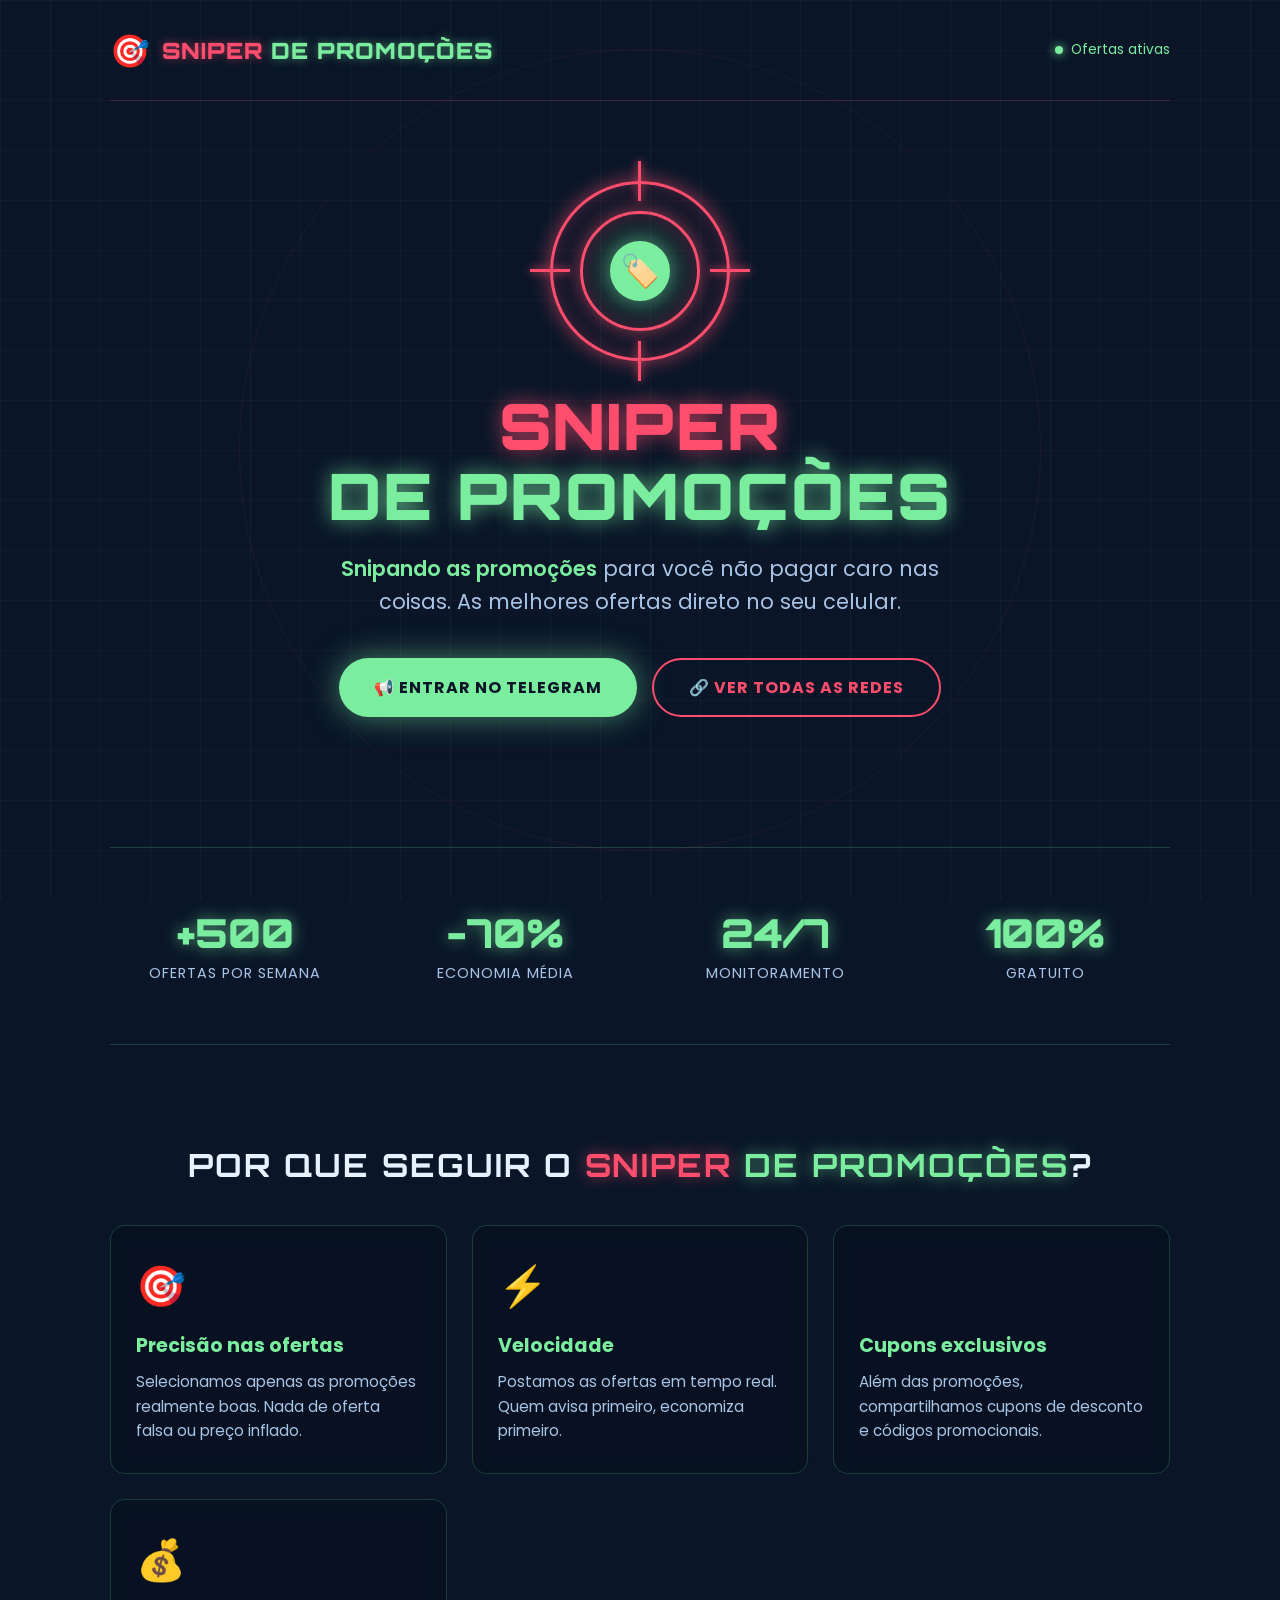
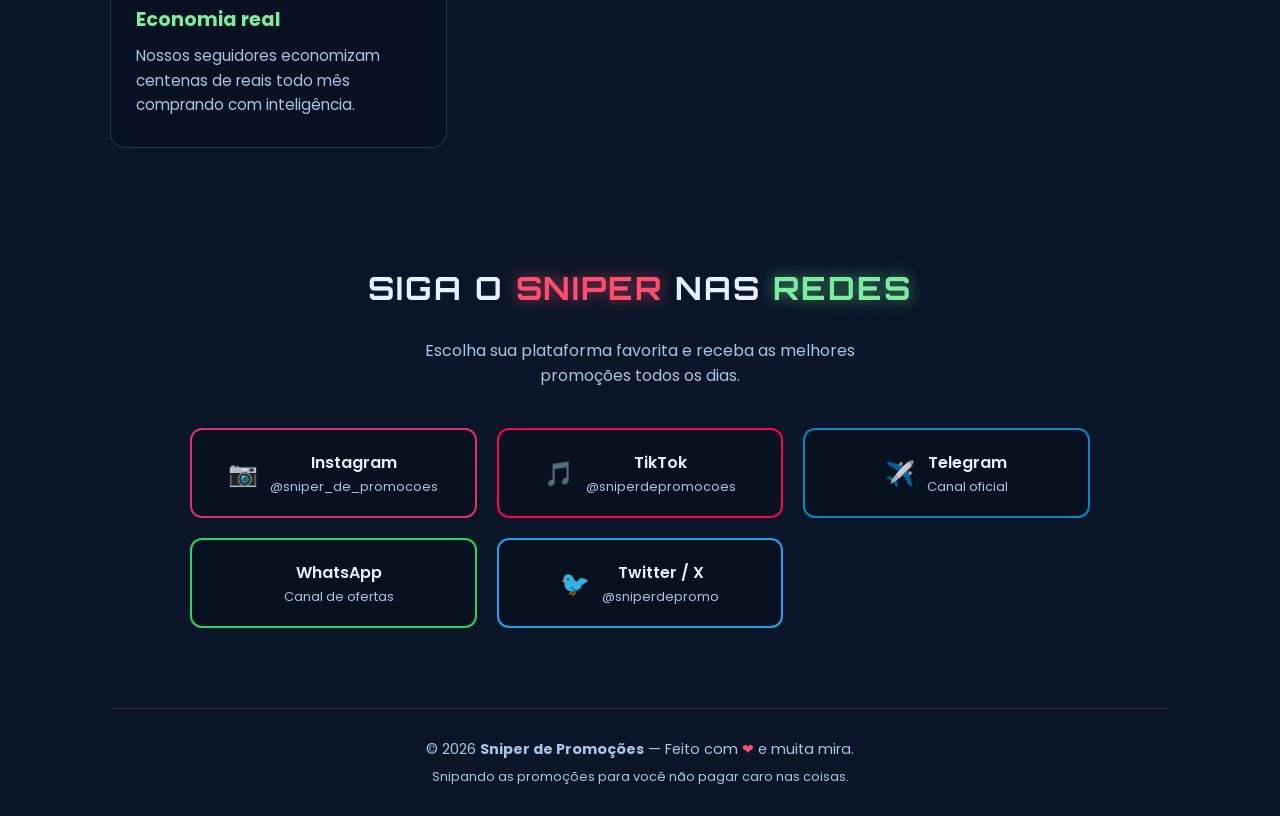
==== index.html @ 57ef7c1d "Update index.html" ====
<!DOCTYPE html>
<html lang="pt-BR">
<head>
    <meta charset="UTF-8">
    <meta name="viewport" content="width=device-width, initial-scale=1.0">
    <title>Sniper de Promoções | Snipando as melhores ofertas</title>
    <meta name="description" content="Snipando as promoções para você não pagar caro nas coisas. As melhores ofertas reunidas em um só lugar.">
    <link rel="preconnect" href="https://fonts.googleapis.com">
    <link href="https://fonts.googleapis.com/css2?family=Poppins:wght@400;600;700;900&family=Orbitron:wght@700;900&display=swap" rel="stylesheet">
    <style>
        * {
            margin: 0;
            padding: 0;
            box-sizing: border-box;
        }

        :root {
            --azul-bg: #0a1628;
            --azul-escuro: #060f1d;
            --vermelho: #ff4d6d;
            --vermelho-claro: #ff6b85;
            --verde: #7bed9f;
            --verde-escuro: #2ed573;
            --texto: #e8f1ff;
        }

        body {
            font-family: 'Poppins', sans-serif;
            background: var(--azul-bg);
            color: var(--texto);
            min-height: 100vh;
            overflow-x: hidden;
            position: relative;
        }

        /* Fundo animado com grid */
        body::before {
            content: '';
            position: fixed;
            top: 0; left: 0;
            width: 100%; height: 100%;
            background-image: 
                linear-gradient(rgba(255, 77, 109, 0.05) 1px, transparent 1px),
                linear-gradient(90deg, rgba(123, 237, 159, 0.05) 1px, transparent 1px);
            background-size: 50px 50px;
            pointer-events: none;
            z-index: 0;
        }

        /* Mira decorativa no fundo */
        body::after {
            content: '';
            position: fixed;
            top: 50%; left: 50%;
            transform: translate(-50%, -50%);
            width: 800px; height: 800px;
            border: 1px solid rgba(255, 77, 109, 0.08);
            border-radius: 50%;
            pointer-events: none;
            z-index: 0;
        }

        .container {
            max-width: 1100px;
            margin: 0 auto;
            padding: 0 20px;
            position: relative;
            z-index: 1;
        }

        /* HEADER */
        header {
            padding: 30px 0;
            display: flex;
            justify-content: space-between;
            align-items: center;
            border-bottom: 1px solid rgba(255, 77, 109, 0.2);
        }

        .logo {
            display: flex;
            align-items: center;
            gap: 12px;
            font-family: 'Orbitron', sans-serif;
            font-weight: 900;
            font-size: 1.4rem;
            letter-spacing: 1px;
        }

        .logo-icon {
            width: 40px; height: 40px;
            position: relative;
        }

        .logo-icon::before {
            content: '🎯';
            font-size: 2rem;
        }

        .logo span:first-of-type {
            color: var(--vermelho);
            text-shadow: 0 0 10px rgba(255, 77, 109, 0.5);
        }

        .logo span:last-of-type {
            color: var(--verde);
            text-shadow: 0 0 10px rgba(123, 237, 159, 0.5);
        }

        .nav-status {
            display: flex;
            align-items: center;
            gap: 8px;
            font-size: 0.85rem;
            color: var(--verde);
        }

        .status-dot {
            width: 8px; height: 8px;
            background: var(--verde);
            border-radius: 50%;
            box-shadow: 0 0 10px var(--verde);
            animation: pulse 2s infinite;
        }

        @keyframes pulse {
            0%, 100% { opacity: 1; }
            50% { opacity: 0.4; }
        }

        /* HERO */
        .hero {
            text-align: center;
            padding: 80px 0 60px;
            position: relative;
        }

        .hero-target {
            width: 180px; height: 180px;
            margin: 0 auto 30px;
            position: relative;
            animation: float 4s ease-in-out infinite;
        }

        @keyframes float {
            0%, 100% { transform: translateY(0); }
            50% { transform: translateY(-10px); }
        }

        .target-ring {
            position: absolute;
            border: 3px solid var(--vermelho);
            border-radius: 50%;
            box-shadow: 0 0 20px rgba(255, 77, 109, 0.6), inset 0 0 20px rgba(255, 77, 109, 0.3);
        }

        .target-ring.outer {
            width: 180px; height: 180px;
            top: 0; left: 0;
        }

        .target-ring.inner {
            width: 120px; height: 120px;
            top: 30px; left: 30px;
        }

        .target-center {
            position: absolute;
            width: 60px; height: 60px;
            top: 60px; left: 60px;
            background: var(--verde);
            border-radius: 50%;
            display: flex;
            align-items: center;
            justify-content: center;
            font-size: 2rem;
            box-shadow: 0 0 30px rgba(123, 237, 159, 0.8);
            animation: pulse 1.5s infinite;
        }

        .target-line {
            position: absolute;
            background: var(--vermelho);
            box-shadow: 0 0 10px var(--vermelho);
        }

        .target-line.v { width: 3px; height: 40px; top: -20px; left: 88px; }
        .target-line.v2 { width: 3px; height: 40px; bottom: -20px; left: 88px; }
        .target-line.h { width: 40px; height: 3px; left: -20px; top: 88px; }
        .target-line.h2 { width: 40px; height: 3px; right: -20px; top: 88px; }

        h1 {
            font-family: 'Orbitron', sans-serif;
            font-size: clamp(2rem, 6vw, 4rem);
            font-weight: 900;
            line-height: 1.1;
            margin-bottom: 20px;
            text-transform: uppercase;
            letter-spacing: 2px;
        }

        h1 .sniper {
            color: var(--vermelho);
            text-shadow: 0 0 20px rgba(255, 77, 109, 0.7);
            display: block;
        }

        h1 .promocoes {
            color: var(--verde);
            text-shadow: 0 0 20px rgba(123, 237, 159, 0.7);
            display: block;
        }

        .slogan {
            font-size: clamp(1rem, 2.5vw, 1.3rem);
            color: #a8c4e6;
            max-width: 600px;
            margin: 0 auto 40px;
            font-weight: 400;
            line-height: 1.6;
        }

        .slogan strong {
            color: var(--verde);
            font-weight: 600;
        }

        .cta-group {
            display: flex;
            gap: 15px;
            justify-content: center;
            flex-wrap: wrap;
            margin-bottom: 30px;
        }

        .btn-primary {
            padding: 15px 35px;
            background: var(--verde);
            color: var(--azul-bg);
            font-weight: 700;
            font-size: 1rem;
            border: none;
            border-radius: 50px;
            cursor: pointer;
            text-decoration: none;
            display: inline-flex;
            align-items: center;
            gap: 10px;
            box-shadow: 0 0 30px rgba(123, 237, 159, 0.5);
            transition: all 0.3s;
            text-transform: uppercase;
            letter-spacing: 1px;
        }

        .btn-primary:hover {
            transform: translateY(-3px);
            box-shadow: 0 0 50px rgba(123, 237, 159, 0.9);
        }

        .btn-secondary {
            padding: 15px 35px;
            background: transparent;
            color: var(--vermelho);
            font-weight: 700;
            font-size: 1rem;
            border: 2px solid var(--vermelho);
            border-radius: 50px;
            cursor: pointer;
            text-decoration: none;
            display: inline-flex;
            align-items: center;
            gap: 10px;
            transition: all 0.3s;
            text-transform: uppercase;
            letter-spacing: 1px;
        }

        .btn-secondary:hover {
            background: var(--vermelho);
            color: white;
            box-shadow: 0 0 30px rgba(255, 77, 109, 0.6);
        }

        /* STATS */
        .stats {
            display: grid;
            grid-template-columns: repeat(auto-fit, minmax(180px, 1fr));
            gap: 20px;
            padding: 40px 0;
            border-top: 1px solid rgba(123, 237, 159, 0.2);
            border-bottom: 1px solid rgba(123, 237, 159, 0.2);
            margin: 40px 0;
        }

        .stat {
            text-align: center;
            padding: 20px;
        }

        .stat-number {
            font-family: 'Orbitron', sans-serif;
            font-size: 2.5rem;
            font-weight: 900;
            color: var(--verde);
            text-shadow: 0 0 15px rgba(123, 237, 159, 0.6);
        }

        .stat-label {
            font-size: 0.9rem;
            color: #a8c4e6;
            text-transform: uppercase;
            letter-spacing: 1px;
            margin-top: 5px;
        }

        /* SOBRE */
        .about {
            padding: 60px 0;
            text-align: center;
        }

        .section-title {
            font-family: 'Orbitron', sans-serif;
            font-size: 2rem;
            margin-bottom: 30px;
            text-transform: uppercase;
            letter-spacing: 2px;
        }

        .section-title .red { color: var(--vermelho); text-shadow: 0 0 15px rgba(255, 77, 109, 0.6); }
        .section-title .green { color: var(--verde); text-shadow: 0 0 15px rgba(123, 237, 159, 0.6); }

        .features {
            display: grid;
            grid-template-columns: repeat(auto-fit, minmax(250px, 1fr));
            gap: 25px;
            margin-top: 40px;
        }

        .feature {
            background: rgba(6, 15, 29, 0.6);
            border: 1px solid rgba(123, 237, 159, 0.2);
            border-radius: 15px;
            padding: 30px 25px;
            text-align: left;
            transition: all 0.3s;
            backdrop-filter: blur(10px);
        }

        .feature:hover {
            transform: translateY(-5px);
            border-color: var(--verde);
            box-shadow: 0 10px 30px rgba(123, 237, 159, 0.2);
        }

        .feature-icon {
            font-size: 2.5rem;
            margin-bottom: 15px;
        }

        .feature h3 {
            color: var(--verde);
            font-size: 1.2rem;
            margin-bottom: 10px;
            font-weight: 700;
        }

        .feature p {
            color: #a8c4e6;
            font-size: 0.95rem;
            line-height: 1.6;
        }

        /* REDES SOCIAIS */
        .social {
            padding: 60px 0 80px;
            text-align: center;
        }

        .social-grid {
            display: grid;
            grid-template-columns: repeat(auto-fit, minmax(220px, 1fr));
            gap: 20px;
            max-width: 900px;
            margin: 40px auto 0;
        }

        .social-btn {
            display: flex;
            align-items: center;
            justify-content: center;
            gap: 12px;
            padding: 20px;
            background: rgba(6, 15, 29, 0.8);
            border: 2px solid transparent;
            border-radius: 12px;
            text-decoration: none;
            color: var(--texto);
            font-weight: 600;
            font-size: 1rem;
            transition: all 0.3s;
            position: relative;
            overflow: hidden;
        }

        .social-btn::before {
            content: '';
            position: absolute;
            top: 0; left: -100%;
            width: 100%; height: 100%;
            background: linear-gradient(90deg, transparent, rgba(255,255,255,0.1), transparent);
            transition: left 0.5s;
        }

        .social-btn:hover::before { left: 100%; }

        .social-btn.instagram { border-color: #e1306c; }
        .social-btn.instagram:hover { background: #e1306c; box-shadow: 0 0 30px rgba(225, 48, 108, 0.6); }

        .social-btn.tiktok { border-color: #ff0050; }
        .social-btn.tiktok:hover { background: #ff0050; box-shadow: 0 0 30px rgba(255, 0, 80, 0.6); }

        .social-btn.telegram { border-color: #0088cc; }
        .social-btn.telegram:hover { background: #0088cc; box-shadow: 0 0 30px rgba(0, 136, 204, 0.6); }

        .social-btn.whatsapp { border-color: #25d366; }
        .social-btn.whatsapp:hover { background: #25d366; box-shadow: 0 0 30px rgba(37, 211, 102, 0.6); }

        .social-btn.twitter { border-color: #1da1f2; }
        .social-btn.twitter:hover { background: #1da1f2; box-shadow: 0 0 30px rgba(29, 161, 242, 0.6); }

        .social-icon {
            font-size: 1.5rem;
        }

        .social-handle {
            font-size: 0.8rem;
            color: #a8c4e6;
            display: block;
            margin-top: 3px;
            font-weight: 400;
        }

        /* FOOTER */
        footer {
            text-align: center;
            padding: 30px 20px;
            border-top: 1px solid rgba(255, 77, 109, 0.2);
            color: #a8c4e6;
            font-size: 0.9rem;
        }

        footer .heart { color: var(--vermelho); }
        footer .target { color: var(--verde); }

        /* RESPONSIVO */
        @media (max-width: 600px) {
            header { flex-direction: column; gap: 15px; }
            .hero { padding: 50px 0 40px; }
            .hero-target { width: 140px; height: 140px; }
            .target-ring.outer { width: 140px; height: 140px; }
            .target-ring.inner { width: 90px; height: 90px; top: 25px; left: 25px; }
            .target-center { width: 50px; height: 50px; top: 45px; left: 45px; font-size: 1.5rem; }
            .target-line.v { left: 68px; }
            .target-line.v2 { left: 68px; }
            .target-line.h { top: 68px; }
            .target-line.h2 { top: 68px; }
        }
    </style>
</head>
<body>

    <div class="container">
        <!-- HEADER -->
        <header>
            <div class="logo">
                <div class="logo-icon"></div>
                <div>
                    <span>SNIPER</span> <span>DE PROMOÇÕES</span>
                </div>
            </div>
            <div class="nav-status">
                <div class="status-dot"></div>
                <span>Ofertas ativas</span>
            </div>
        </header>

        <!-- HERO -->
        <section class="hero">
            <div class="hero-target">
                <div class="target-line v"></div>
                <div class="target-line v2"></div>
                <div class="target-line h"></div>
                <div class="target-line h2"></div>
                <div class="target-ring outer"></div>
                <div class="target-ring inner"></div>
                <div class="target-center">🏷️</div>
            </div>

            <h1>
                <span class="sniper">Sniper</span>
                <span class="promocoes">de Promoções</span>
            </h1>

            <p class="slogan">
                 <strong>Snipando as promoções</strong> para você não pagar caro nas coisas. 
                As melhores ofertas direto no seu celular.
            </p>

            <div class="cta-group">
                <a href="https://t.me/SniperDePromocoes" target="_blank" class="btn-primary">
                    📢 Entrar no Telegram
                </a>
                <a href="#redes" class="btn-secondary">
                    🔗 Ver todas as redes
                </a>
            </div>
        </section>

        <!-- STATS -->
        <section class="stats">
            <div class="stat">
                <div class="stat-number">+500</div>
                <div class="stat-label">Ofertas por semana</div>
            </div>
            <div class="stat">
                <div class="stat-number">-70%</div>
                <div class="stat-label">Economia média</div>
            </div>
            <div class="stat">
                <div class="stat-number">24/7</div>
                <div class="stat-label">Monitoramento</div>
            </div>
            <div class="stat">
                <div class="stat-number">100%</div>
                <div class="stat-label">Gratuito</div>
            </div>
        </section>

        <!-- SOBRE -->
        <section class="about">
            <h2 class="section-title">
                Por que seguir o <span class="red">Sniper</span> <span class="green">de Promoções</span>?
            </h2>

            <div class="features">
                <div class="feature">
                    <div class="feature-icon">🎯</div>
                    <h3>Precisão nas ofertas</h3>
                    <p>Selecionamos apenas as promoções realmente boas. Nada de oferta falsa ou preço inflado.</p>
                </div>
                <div class="feature">
                    <div class="feature-icon">⚡</div>
                    <h3>Velocidade</h3>
                    <p>Postamos as ofertas em tempo real. Quem avisa primeiro, economiza primeiro.</p>
                </div>
                <div class="feature">
                    <div class="feature-icon">️</div>
                    <h3>Cupons exclusivos</h3>
                    <p>Além das promoções, compartilhamos cupons de desconto e códigos promocionais.</p>
                </div>
                <div class="feature">
                    <div class="feature-icon">💰</div>
                    <h3>Economia real</h3>
                    <p>Nossos seguidores economizam centenas de reais todo mês comprando com inteligência.</p>
                </div>
            </div>
        </section>

        <!-- REDES SOCIAIS -->
        <section class="social" id="redes">
            <h2 class="section-title">
                Siga o <span class="red">Sniper</span> nas <span class="green">redes</span>
            </h2>
            <p style="color: #a8c4e6; max-width: 500px; margin: 0 auto;">
                Escolha sua plataforma favorita e receba as melhores promoções todos os dias.
            </p>

            <div class="social-grid">
                <a href="https://www.instagram.com/sniper_de_promocoes/" target="_blank" class="social-btn instagram">
                    <span class="social-icon">📷</span>
                    <div>
                        Instagram
                        <span class="social-handle">@sniper_de_promocoes</span>
                    </div>
                </a>

                <a href="https://www.tiktok.com/@sniperdepromocoes" target="_blank" class="social-btn tiktok">
                    <span class="social-icon">🎵</span>
                    <div>
                        TikTok
                        <span class="social-handle">@sniperdepromocoes</span>
                    </div>
                </a>

                <a href="https://t.me/SniperDePromocoes" target="_blank" class="social-btn telegram">
                    <span class="social-icon">✈️</span>
                    <div>
                        Telegram
                        <span class="social-handle">Canal oficial</span>
                    </div>
                </a>

                <a href="https://whatsapp.com/channel/0029VbDHGlp0gcfNymH8cA0V" target="_blank" class="social-btn whatsapp">
                    <span class="social-icon"></span>
                    <div>
                        WhatsApp
                        <span class="social-handle">Canal de ofertas</span>
                    </div>
                </a>

                <a href="https://x.com/sniperdepromo" target="_blank" class="social-btn twitter">
                    <span class="social-icon">🐦</span>
                    <div>
                        Twitter / X
                        <span class="social-handle">@sniperdepromo</span>
                    </div>
                </a>
            </div>
        </section>

        <!-- FOOTER -->
        <footer>
            <p>© 2026 <strong>Sniper de Promoções</strong> — Feito com <span class="heart">❤</span> e muita <span class="target"></span> mira.</p>
            <p style="margin-top: 8px; font-size: 0.8rem;">Snipando as promoções para você não pagar caro nas coisas.</p>
        </footer>
    </div>

</body>
</html>
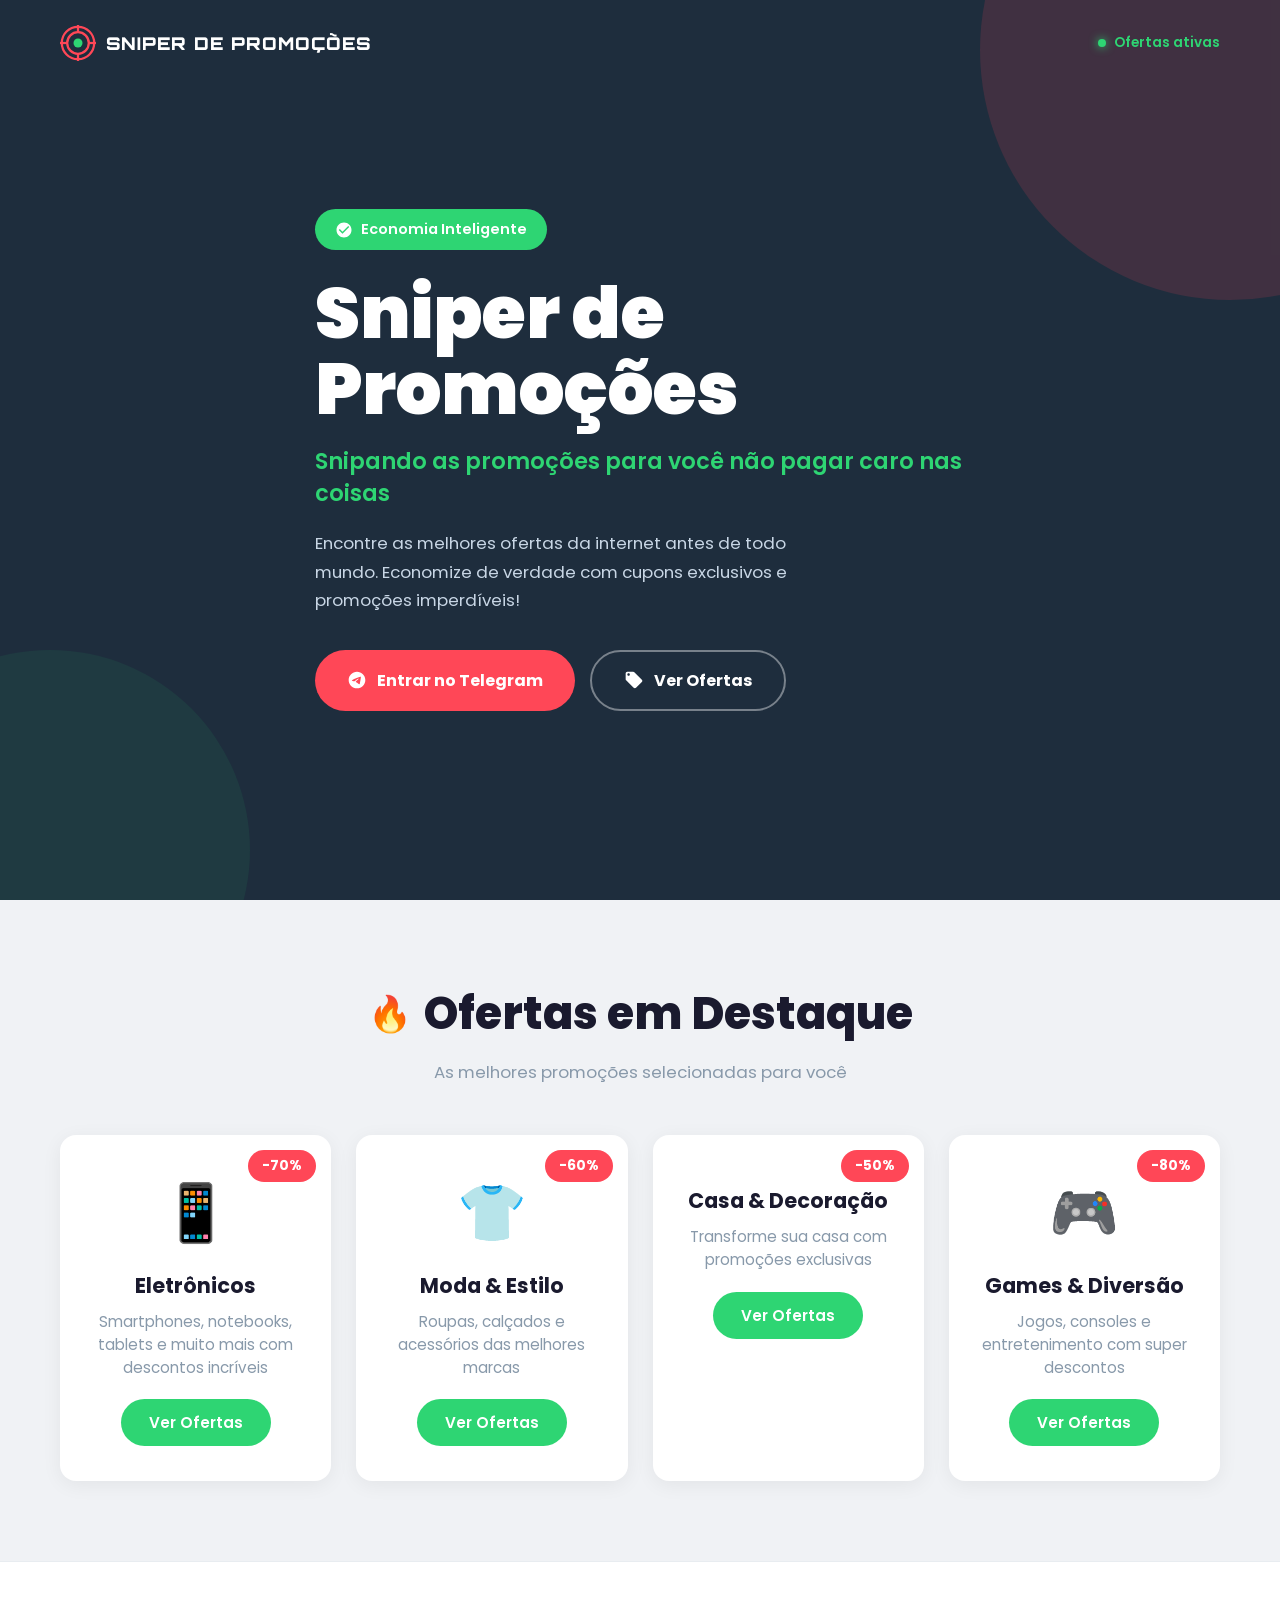
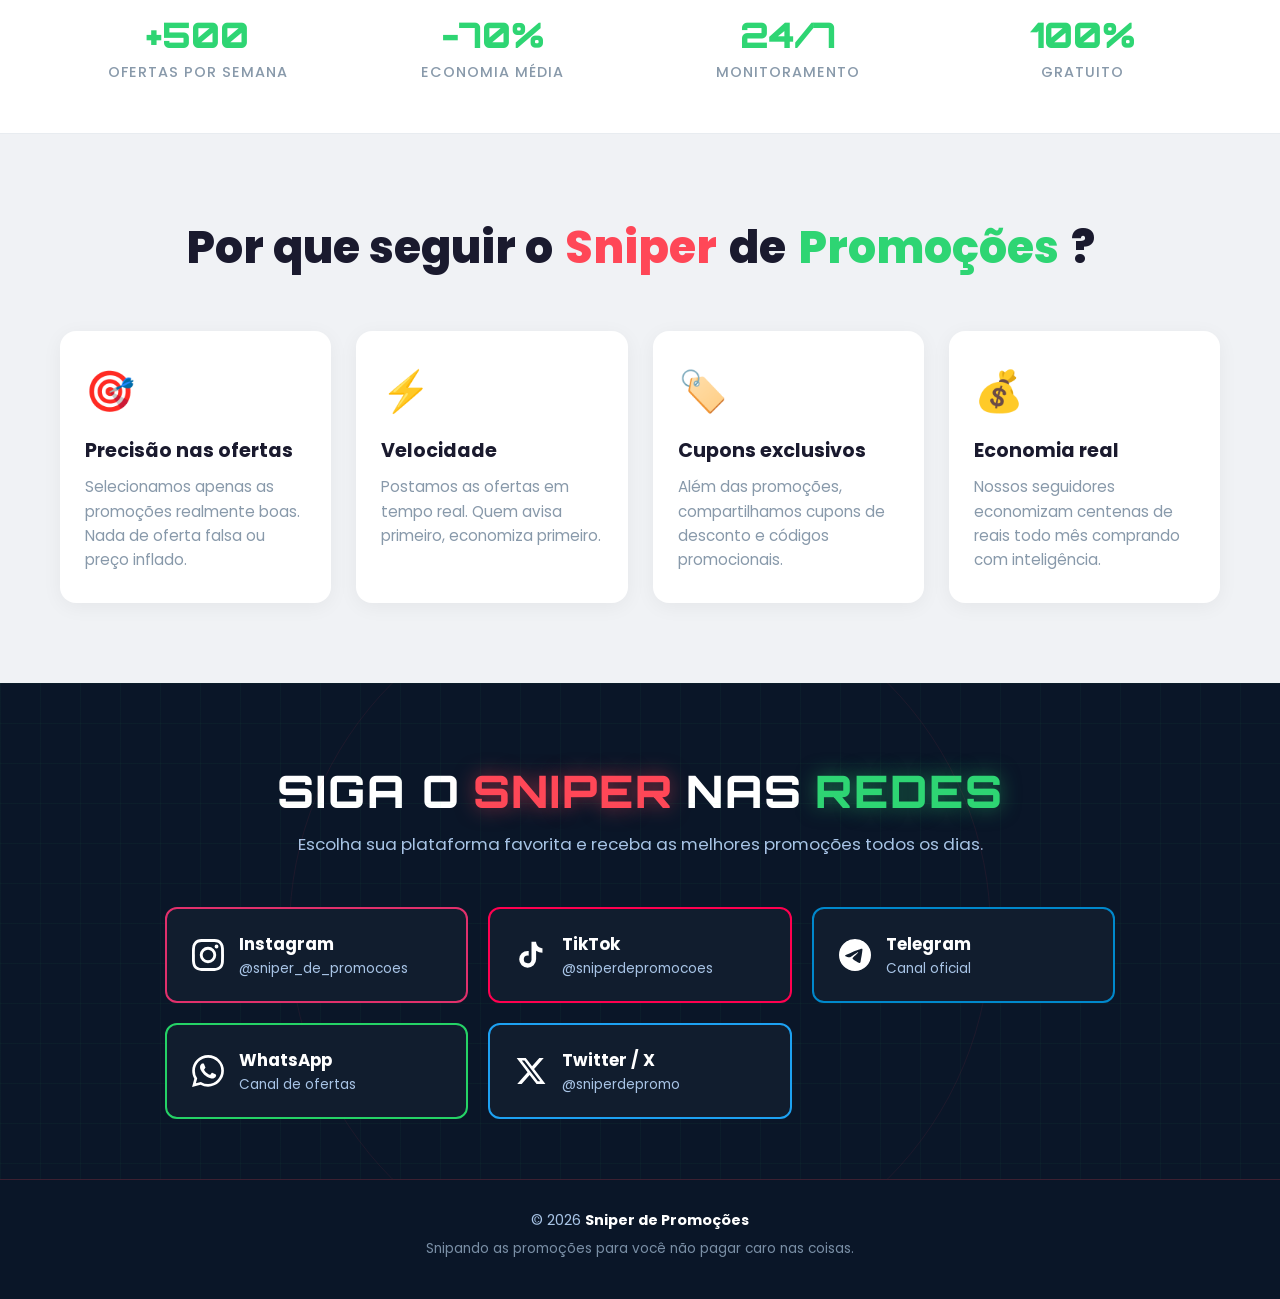
==== commit 9c02bf9c: "Update index.html" ====
--- a/index.html
+++ b/index.html
@@ -6,7 +6,7 @@
     <title>Sniper de Promoções | Snipando as melhores ofertas</title>
     <meta name="description" content="Snipando as promoções para você não pagar caro nas coisas. As melhores ofertas reunidas em um só lugar.">
     <link rel="preconnect" href="https://fonts.googleapis.com">
-    <link href="https://fonts.googleapis.com/css2?family=Poppins:wght@400;600;700;900&family=Orbitron:wght@700;900&display=swap" rel="stylesheet">
+    <link href="https://fonts.googleapis.com/css2?family=Poppins:wght@400;500;600;700;800;900&family=Orbitron:wght@700;900&display=swap" rel="stylesheet">
     <style>
         * {
             margin: 0;
@@ -15,96 +15,77 @@
         }
 
         :root {
-            --azul-bg: #0a1628;
-            --azul-escuro: #060f1d;
-            --vermelho: #ff4d6d;
-            --vermelho-claro: #ff6b85;
-            --verde: #7bed9f;
-            --verde-escuro: #2ed573;
-            --texto: #e8f1ff;
+            --azul-hero: #1e2d3d;
+            --azul-escuro: #0a1628;
+            --azul-card: #111d2e;
+            --verde: #2ed573;
+            --verde-hover: #26c265;
+            --vermelho: #ff4757;
+            --vermelho-hover: #ff3344;
+            --fundo-claro: #f0f2f5;
+            --texto-escuro: #1a1a2e;
+            --texto-claro: #ffffff;
+            --texto-muted: #8899aa;
+            --instagram: #e1306c;
+            --tiktok: #ff0050;
+            --telegram: #0088cc;
+            --whatsapp: #25d366;
+            --twitter: #1da1f2;
+        }
+
+        html {
+            scroll-behavior: smooth;
         }
 
         body {
             font-family: 'Poppins', sans-serif;
-            background: var(--azul-bg);
-            color: var(--texto);
-            min-height: 100vh;
+            background: var(--fundo-claro);
+            color: var(--texto-escuro);
             overflow-x: hidden;
-            position: relative;
-        }
-
-        /* Fundo animado com grid */
-        body::before {
-            content: '';
-            position: fixed;
-            top: 0; left: 0;
-            width: 100%; height: 100%;
-            background-image: 
-                linear-gradient(rgba(255, 77, 109, 0.05) 1px, transparent 1px),
-                linear-gradient(90deg, rgba(123, 237, 159, 0.05) 1px, transparent 1px);
-            background-size: 50px 50px;
-            pointer-events: none;
-            z-index: 0;
-        }
-
-        /* Mira decorativa no fundo */
-        body::after {
-            content: '';
-            position: fixed;
-            top: 50%; left: 50%;
-            transform: translate(-50%, -50%);
-            width: 800px; height: 800px;
-            border: 1px solid rgba(255, 77, 109, 0.08);
-            border-radius: 50%;
-            pointer-events: none;
-            z-index: 0;
         }
 
         .container {
-            max-width: 1100px;
+            max-width: 1200px;
             margin: 0 auto;
             padding: 0 20px;
-            position: relative;
-            z-index: 1;
-        }
-
-        /* HEADER */
+        }
+
+        /* ==================== HEADER ==================== */
         header {
-            padding: 30px 0;
+            position: absolute;
+            top: 0;
+            left: 0;
+            right: 0;
+            padding: 25px 0;
+            z-index: 10;
+        }
+
+        .header-inner {
             display: flex;
             justify-content: space-between;
             align-items: center;
-            border-bottom: 1px solid rgba(255, 77, 109, 0.2);
         }
 
         .logo {
             display: flex;
             align-items: center;
-            gap: 12px;
+            gap: 10px;
             font-family: 'Orbitron', sans-serif;
             font-weight: 900;
-            font-size: 1.4rem;
+            font-size: 1.1rem;
             letter-spacing: 1px;
+            color: white;
         }
 
         .logo-icon {
-            width: 40px; height: 40px;
+            width: 36px;
+            height: 36px;
             position: relative;
         }
 
-        .logo-icon::before {
-            content: '🎯';
-            font-size: 2rem;
-        }
-
-        .logo span:first-of-type {
-            color: var(--vermelho);
-            text-shadow: 0 0 10px rgba(255, 77, 109, 0.5);
-        }
-
-        .logo span:last-of-type {
-            color: var(--verde);
-            text-shadow: 0 0 10px rgba(123, 237, 159, 0.5);
+        .logo-icon svg {
+            width: 100%;
+            height: 100%;
         }
 
         .nav-status {
@@ -113,10 +94,12 @@
             gap: 8px;
             font-size: 0.85rem;
             color: var(--verde);
+            font-weight: 600;
         }
 
         .status-dot {
-            width: 8px; height: 8px;
+            width: 8px;
+            height: 8px;
             background: var(--verde);
             border-radius: 50%;
             box-shadow: 0 0 10px var(--verde);
@@ -128,115 +111,99 @@
             50% { opacity: 0.4; }
         }
 
-        /* HERO */
+        /* ==================== HERO ==================== */
         .hero {
-            text-align: center;
-            padding: 80px 0 60px;
-            position: relative;
-        }
-
-        .hero-target {
-            width: 180px; height: 180px;
-            margin: 0 auto 30px;
-            position: relative;
-            animation: float 4s ease-in-out infinite;
-        }
-
-        @keyframes float {
-            0%, 100% { transform: translateY(0); }
-            50% { transform: translateY(-10px); }
-        }
-
-        .target-ring {
-            position: absolute;
-            border: 3px solid var(--vermelho);
-            border-radius: 50%;
-            box-shadow: 0 0 20px rgba(255, 77, 109, 0.6), inset 0 0 20px rgba(255, 77, 109, 0.3);
-        }
-
-        .target-ring.outer {
-            width: 180px; height: 180px;
-            top: 0; left: 0;
-        }
-
-        .target-ring.inner {
-            width: 120px; height: 120px;
-            top: 30px; left: 30px;
-        }
-
-        .target-center {
-            position: absolute;
-            width: 60px; height: 60px;
-            top: 60px; left: 60px;
-            background: var(--verde);
-            border-radius: 50%;
+            background: var(--azul-hero);
+            min-height: 100vh;
             display: flex;
             align-items: center;
-            justify-content: center;
-            font-size: 2rem;
-            box-shadow: 0 0 30px rgba(123, 237, 159, 0.8);
-            animation: pulse 1.5s infinite;
-        }
-
-        .target-line {
+            position: relative;
+            overflow: hidden;
+            padding: 100px 0 80px;
+        }
+
+        .hero::before {
+            content: '';
             position: absolute;
-            background: var(--vermelho);
-            box-shadow: 0 0 10px var(--vermelho);
-        }
-
-        .target-line.v { width: 3px; height: 40px; top: -20px; left: 88px; }
-        .target-line.v2 { width: 3px; height: 40px; bottom: -20px; left: 88px; }
-        .target-line.h { width: 40px; height: 3px; left: -20px; top: 88px; }
-        .target-line.h2 { width: 40px; height: 3px; right: -20px; top: 88px; }
+            top: -200px;
+            right: -200px;
+            width: 500px;
+            height: 500px;
+            background: rgba(255, 71, 87, 0.15);
+            border-radius: 50%;
+            pointer-events: none;
+        }
+
+        .hero::after {
+            content: '';
+            position: absolute;
+            bottom: -150px;
+            left: -150px;
+            width: 400px;
+            height: 400px;
+            background: rgba(46, 213, 115, 0.08);
+            border-radius: 50%;
+            pointer-events: none;
+        }
+
+        .hero-content {
+            position: relative;
+            z-index: 2;
+            max-width: 650px;
+        }
+
+        .badge {
+            display: inline-flex;
+            align-items: center;
+            gap: 8px;
+            background: var(--verde);
+            color: white;
+            padding: 10px 20px;
+            border-radius: 50px;
+            font-size: 0.9rem;
+            font-weight: 600;
+            margin-bottom: 25px;
+        }
+
+        .badge-icon {
+            width: 18px;
+            height: 18px;
+        }
 
         h1 {
-            font-family: 'Orbitron', sans-serif;
-            font-size: clamp(2rem, 6vw, 4rem);
+            font-size: clamp(2.5rem, 6vw, 4.5rem);
             font-weight: 900;
-            line-height: 1.1;
+            color: white;
+            line-height: 1.05;
             margin-bottom: 20px;
-            text-transform: uppercase;
-            letter-spacing: 2px;
-        }
-
-        h1 .sniper {
-            color: var(--vermelho);
-            text-shadow: 0 0 20px rgba(255, 77, 109, 0.7);
-            display: block;
-        }
-
-        h1 .promocoes {
-            color: var(--verde);
-            text-shadow: 0 0 20px rgba(123, 237, 159, 0.7);
-            display: block;
         }
 
         .slogan {
-            font-size: clamp(1rem, 2.5vw, 1.3rem);
-            color: #a8c4e6;
-            max-width: 600px;
-            margin: 0 auto 40px;
-            font-weight: 400;
-            line-height: 1.6;
-        }
-
-        .slogan strong {
+            font-size: clamp(1.1rem, 2.5vw, 1.4rem);
             color: var(--verde);
             font-weight: 600;
+            margin-bottom: 20px;
+            line-height: 1.4;
+        }
+
+        .hero-description {
+            font-size: 1.05rem;
+            color: #c8d6e5;
+            line-height: 1.7;
+            margin-bottom: 35px;
+            max-width: 520px;
         }
 
         .cta-group {
             display: flex;
             gap: 15px;
-            justify-content: center;
             flex-wrap: wrap;
-            margin-bottom: 30px;
         }
 
         .btn-primary {
-            padding: 15px 35px;
-            background: var(--verde);
-            color: var(--azul-bg);
+            padding: 16px 32px;
+            background: var(--vermelho);
+            color: white;
             font-weight: 700;
             font-size: 1rem;
             border: none;
@@ -246,24 +213,28 @@
             display: inline-flex;
             align-items: center;
             gap: 10px;
-            box-shadow: 0 0 30px rgba(123, 237, 159, 0.5);
             transition: all 0.3s;
-            text-transform: uppercase;
-            letter-spacing: 1px;
+            font-family: 'Poppins', sans-serif;
         }
 
         .btn-primary:hover {
-            transform: translateY(-3px);
-            box-shadow: 0 0 50px rgba(123, 237, 159, 0.9);
+            background: var(--vermelho-hover);
+            transform: translateY(-2px);
+            box-shadow: 0 10px 30px rgba(255, 71, 87, 0.4);
+        }
+
+        .btn-primary svg {
+            width: 20px;
+            height: 20px;
         }
 
         .btn-secondary {
-            padding: 15px 35px;
+            padding: 16px 32px;
             background: transparent;
-            color: var(--vermelho);
+            color: white;
             font-weight: 700;
             font-size: 1rem;
-            border: 2px solid var(--vermelho);
+            border: 2px solid rgba(255, 255, 255, 0.4);
             border-radius: 50px;
             cursor: pointer;
             text-decoration: none;
@@ -271,64 +242,157 @@
             align-items: center;
             gap: 10px;
             transition: all 0.3s;
-            text-transform: uppercase;
-            letter-spacing: 1px;
+            font-family: 'Poppins', sans-serif;
         }
 
         .btn-secondary:hover {
+            border-color: white;
+            background: rgba(255, 255, 255, 0.1);
+        }
+
+        .btn-secondary svg {
+            width: 20px;
+            height: 20px;
+        }
+
+        /* ==================== OFERTAS ==================== */
+        .ofertas {
+            background: var(--fundo-claro);
+            padding: 80px 0;
+        }
+
+        .section-header {
+            text-align: center;
+            margin-bottom: 50px;
+        }
+
+        .section-title {
+            font-size: clamp(1.8rem, 4vw, 2.8rem);
+            font-weight: 800;
+            color: var(--texto-escuro);
+            margin-bottom: 12px;
+            display: flex;
+            align-items: center;
+            justify-content: center;
+            gap: 12px;
+        }
+
+        .section-title .fire {
+            font-size: 2.2rem;
+        }
+
+        .section-subtitle {
+            font-size: 1.05rem;
+            color: var(--texto-muted);
+        }
+
+        .ofertas-grid {
+            display: grid;
+            grid-template-columns: repeat(auto-fit, minmax(240px, 1fr));
+            gap: 25px;
+        }
+
+        .oferta-card {
+            background: white;
+            border-radius: 16px;
+            padding: 35px 25px;
+            text-align: center;
+            position: relative;
+            box-shadow: 0 4px 20px rgba(0, 0, 0, 0.06);
+            transition: all 0.3s;
+        }
+
+        .oferta-card:hover {
+            transform: translateY(-5px);
+            box-shadow: 0 10px 40px rgba(0, 0, 0, 0.12);
+        }
+
+        .oferta-badge {
+            position: absolute;
+            top: 15px;
+            right: 15px;
             background: var(--vermelho);
             color: white;
-            box-shadow: 0 0 30px rgba(255, 77, 109, 0.6);
-        }
-
-        /* STATS */
+            padding: 6px 14px;
+            border-radius: 50px;
+            font-size: 0.85rem;
+            font-weight: 700;
+        }
+
+        .oferta-icon {
+            font-size: 3.5rem;
+            margin-bottom: 15px;
+            display: block;
+        }
+
+        .oferta-card h3 {
+            font-size: 1.3rem;
+            font-weight: 700;
+            color: var(--texto-escuro);
+            margin-bottom: 10px;
+        }
+
+        .oferta-card p {
+            font-size: 0.95rem;
+            color: var(--texto-muted);
+            line-height: 1.5;
+            margin-bottom: 20px;
+        }
+
+        .btn-oferta {
+            display: inline-block;
+            padding: 12px 28px;
+            background: var(--verde);
+            color: white;
+            text-decoration: none;
+            border-radius: 50px;
+            font-weight: 600;
+            font-size: 0.95rem;
+            transition: all 0.3s;
+        }
+
+        .btn-oferta:hover {
+            background: var(--verde-hover);
+            transform: translateY(-2px);
+            box-shadow: 0 8px 20px rgba(46, 213, 115, 0.35);
+        }
+
+        /* ==================== STATS ==================== */
         .stats {
+            background: white;
+            padding: 50px 0;
+            border-top: 1px solid #e8ecf0;
+            border-bottom: 1px solid #e8ecf0;
+        }
+
+        .stats-grid {
             display: grid;
             grid-template-columns: repeat(auto-fit, minmax(180px, 1fr));
             gap: 20px;
-            padding: 40px 0;
-            border-top: 1px solid rgba(123, 237, 159, 0.2);
-            border-bottom: 1px solid rgba(123, 237, 159, 0.2);
-            margin: 40px 0;
-        }
-
-        .stat {
             text-align: center;
-            padding: 20px;
         }
 
         .stat-number {
             font-family: 'Orbitron', sans-serif;
-            font-size: 2.5rem;
+            font-size: 2.2rem;
             font-weight: 900;
             color: var(--verde);
-            text-shadow: 0 0 15px rgba(123, 237, 159, 0.6);
         }
 
         .stat-label {
             font-size: 0.9rem;
-            color: #a8c4e6;
+            color: var(--texto-muted);
             text-transform: uppercase;
             letter-spacing: 1px;
             margin-top: 5px;
-        }
-
-        /* SOBRE */
-        .about {
-            padding: 60px 0;
-            text-align: center;
-        }
-
-        .section-title {
-            font-family: 'Orbitron', sans-serif;
-            font-size: 2rem;
-            margin-bottom: 30px;
-            text-transform: uppercase;
-            letter-spacing: 2px;
-        }
-
-        .section-title .red { color: var(--vermelho); text-shadow: 0 0 15px rgba(255, 77, 109, 0.6); }
-        .section-title .green { color: var(--verde); text-shadow: 0 0 15px rgba(123, 237, 159, 0.6); }
+            font-weight: 500;
+        }
+
+        /* ==================== SOBRE ==================== */
+        .sobre {
+            background: var(--fundo-claro);
+            padding: 80px 0;
+        }
 
         .features {
             display: grid;
@@ -338,19 +402,17 @@
         }
 
         .feature {
-            background: rgba(6, 15, 29, 0.6);
-            border: 1px solid rgba(123, 237, 159, 0.2);
-            border-radius: 15px;
+            background: white;
+            border-radius: 16px;
             padding: 30px 25px;
             text-align: left;
             transition: all 0.3s;
-            backdrop-filter: blur(10px);
+            box-shadow: 0 4px 20px rgba(0, 0, 0, 0.05);
         }
 
         .feature:hover {
             transform: translateY(-5px);
-            border-color: var(--verde);
-            box-shadow: 0 10px 30px rgba(123, 237, 159, 0.2);
+            box-shadow: 0 10px 30px rgba(0, 0, 0, 0.1);
         }
 
         .feature-icon {
@@ -359,45 +421,94 @@
         }
 
         .feature h3 {
-            color: var(--verde);
+            color: var(--texto-escuro);
             font-size: 1.2rem;
             margin-bottom: 10px;
             font-weight: 700;
         }
 
         .feature p {
-            color: #a8c4e6;
+            color: var(--texto-muted);
             font-size: 0.95rem;
             line-height: 1.6;
         }
 
-        /* REDES SOCIAIS */
-        .social {
-            padding: 60px 0 80px;
-            text-align: center;
+        /* ==================== REDES SOCIAIS ==================== */
+        .redes {
+            background: var(--azul-escuro);
+            padding: 80px 0 60px;
+            position: relative;
+            overflow: hidden;
+        }
+
+        .redes::before {
+            content: '';
+            position: absolute;
+            top: 0;
+            left: 0;
+            width: 100%;
+            height: 100%;
+            background-image:
+                linear-gradient(rgba(46, 213, 115, 0.04) 1px, transparent 1px),
+                linear-gradient(90deg, rgba(46, 213, 115, 0.04) 1px, transparent 1px);
+            background-size: 40px 40px;
+            pointer-events: none;
+        }
+
+        .redes::after {
+            content: '';
+            position: absolute;
+            top: 50%;
+            left: 50%;
+            transform: translate(-50%, -50%);
+            width: 700px;
+            height: 700px;
+            border: 1px solid rgba(255, 71, 87, 0.08);
+            border-radius: 50%;
+            pointer-events: none;
+        }
+
+        .redes .section-title {
+            color: white;
+            font-family: 'Orbitron', sans-serif;
+            text-transform: uppercase;
+            letter-spacing: 2px;
+        }
+
+        .redes .section-title .red {
+            color: var(--vermelho);
+            text-shadow: 0 0 20px rgba(255, 71, 87, 0.5);
+        }
+
+        .redes .section-title .green {
+            color: var(--verde);
+            text-shadow: 0 0 20px rgba(46, 213, 115, 0.5);
+        }
+
+        .redes .section-subtitle {
+            color: #a8c4e6;
         }
 
         .social-grid {
             display: grid;
-            grid-template-columns: repeat(auto-fit, minmax(220px, 1fr));
+            grid-template-columns: repeat(auto-fit, minmax(280px, 1fr));
             gap: 20px;
-            max-width: 900px;
+            max-width: 950px;
             margin: 40px auto 0;
+            position: relative;
+            z-index: 2;
         }
 
         .social-btn {
             display: flex;
             align-items: center;
-            justify-content: center;
-            gap: 12px;
-            padding: 20px;
-            background: rgba(6, 15, 29, 0.8);
-            border: 2px solid transparent;
+            gap: 15px;
+            padding: 22px 25px;
+            background: var(--azul-card);
+            border: 2px solid;
             border-radius: 12px;
             text-decoration: none;
-            color: var(--texto);
-            font-weight: 600;
-            font-size: 1rem;
+            color: white;
             transition: all 0.3s;
             position: relative;
             overflow: hidden;
@@ -406,142 +517,235 @@
         .social-btn::before {
             content: '';
             position: absolute;
-            top: 0; left: -100%;
-            width: 100%; height: 100%;
-            background: linear-gradient(90deg, transparent, rgba(255,255,255,0.1), transparent);
+            top: 0;
+            left: -100%;
+            width: 100%;
+            height: 100%;
+            background: linear-gradient(90deg, transparent, rgba(255, 255, 255, 0.05), transparent);
             transition: left 0.5s;
         }
 
-        .social-btn:hover::before { left: 100%; }
-
-        .social-btn.instagram { border-color: #e1306c; }
-        .social-btn.instagram:hover { background: #e1306c; box-shadow: 0 0 30px rgba(225, 48, 108, 0.6); }
-
-        .social-btn.tiktok { border-color: #ff0050; }
-        .social-btn.tiktok:hover { background: #ff0050; box-shadow: 0 0 30px rgba(255, 0, 80, 0.6); }
-
-        .social-btn.telegram { border-color: #0088cc; }
-        .social-btn.telegram:hover { background: #0088cc; box-shadow: 0 0 30px rgba(0, 136, 204, 0.6); }
-
-        .social-btn.whatsapp { border-color: #25d366; }
-        .social-btn.whatsapp:hover { background: #25d366; box-shadow: 0 0 30px rgba(37, 211, 102, 0.6); }
-
-        .social-btn.twitter { border-color: #1da1f2; }
-        .social-btn.twitter:hover { background: #1da1f2; box-shadow: 0 0 30px rgba(29, 161, 242, 0.6); }
-
-        .social-icon {
-            font-size: 1.5rem;
+        .social-btn:hover::before {
+            left: 100%;
+        }
+
+        .social-btn.instagram { border-color: var(--instagram); }
+        .social-btn.instagram:hover { background: var(--instagram); box-shadow: 0 0 30px rgba(225, 48, 108, 0.5); }
+
+        .social-btn.tiktok { border-color: var(--tiktok); }
+        .social-btn.tiktok:hover { background: var(--tiktok); box-shadow: 0 0 30px rgba(255, 0, 80, 0.5); }
+
+        .social-btn.telegram { border-color: var(--telegram); }
+        .social-btn.telegram:hover { background: var(--telegram); box-shadow: 0 0 30px rgba(0, 136, 204, 0.5); }
+
+        .social-btn.whatsapp { border-color: var(--whatsapp); }
+        .social-btn.whatsapp:hover { background: var(--whatsapp); box-shadow: 0 0 30px rgba(37, 211, 102, 0.5); }
+
+        .social-btn.twitter { border-color: var(--twitter); }
+        .social-btn.twitter:hover { background: var(--twitter); box-shadow: 0 0 30px rgba(29, 161, 242, 0.5); }
+
+        .social-logo {
+            width: 32px;
+            height: 32px;
+            flex-shrink: 0;
+        }
+
+        .social-info {
+            display: flex;
+            flex-direction: column;
+        }
+
+        .social-name {
+            font-weight: 700;
+            font-size: 1.05rem;
         }
 
         .social-handle {
-            font-size: 0.8rem;
+            font-size: 0.85rem;
             color: #a8c4e6;
-            display: block;
-            margin-top: 3px;
             font-weight: 400;
-        }
-
-        /* FOOTER */
+            margin-top: 2px;
+        }
+
+        .social-btn:hover .social-handle {
+            color: rgba(255, 255, 255, 0.85);
+        }
+
+        /* ==================== FOOTER ==================== */
         footer {
+            background: var(--azul-escuro);
             text-align: center;
-            padding: 30px 20px;
-            border-top: 1px solid rgba(255, 77, 109, 0.2);
+            padding: 30px 20px 40px;
+            border-top: 1px solid rgba(255, 71, 87, 0.2);
             color: #a8c4e6;
             font-size: 0.9rem;
-        }
-
-        footer .heart { color: var(--vermelho); }
-        footer .target { color: var(--verde); }
-
-        /* RESPONSIVO */
+            position: relative;
+            z-index: 2;
+        }
+
+        footer strong {
+            color: white;
+        }
+
+        footer p:last-child {
+            margin-top: 8px;
+            font-size: 0.85rem;
+            color: #7a8fa6;
+        }
+
+        /* ==================== RESPONSIVO ==================== */
         @media (max-width: 600px) {
-            header { flex-direction: column; gap: 15px; }
-            .hero { padding: 50px 0 40px; }
-            .hero-target { width: 140px; height: 140px; }
-            .target-ring.outer { width: 140px; height: 140px; }
-            .target-ring.inner { width: 90px; height: 90px; top: 25px; left: 25px; }
-            .target-center { width: 50px; height: 50px; top: 45px; left: 45px; font-size: 1.5rem; }
-            .target-line.v { left: 68px; }
-            .target-line.v2 { left: 68px; }
-            .target-line.h { top: 68px; }
-            .target-line.h2 { top: 68px; }
+            header { padding: 20px 0; }
+            .logo { font-size: 0.95rem; }
+            .hero { padding: 90px 0 60px; min-height: auto; }
+            .cta-group { flex-direction: column; }
+            .btn-primary, .btn-secondary { width: 100%; justify-content: center; }
+            .social-grid { grid-template-columns: 1fr; }
         }
     </style>
 </head>
 <body>
 
-    <div class="container">
-        <!-- HEADER -->
-        <header>
+    <!-- HEADER -->
+    <header>
+        <div class="container header-inner">
             <div class="logo">
-                <div class="logo-icon"></div>
-                <div>
-                    <span>SNIPER</span> <span>DE PROMOÇÕES</span>
-                </div>
+                <div class="logo-icon">
+                    <svg viewBox="0 0 40 40" fill="none" xmlns="http://www.w3.org/2000/svg">
+                        <circle cx="20" cy="20" r="18" stroke="#ff4757" stroke-width="2.5"/>
+                        <circle cx="20" cy="20" r="12" stroke="#ff4757" stroke-width="2.5"/>
+                        <circle cx="20" cy="20" r="5" fill="#2ed573"/>
+                        <line x1="20" y1="0" x2="20" y2="8" stroke="#ff4757" stroke-width="2.5"/>
+                        <line x1="20" y1="32" x2="20" y2="40" stroke="#ff4757" stroke-width="2.5"/>
+                        <line x1="0" y1="20" x2="8" y2="20" stroke="#ff4757" stroke-width="2.5"/>
+                        <line x1="32" y1="20" x2="40" y2="20" stroke="#ff4757" stroke-width="2.5"/>
+                    </svg>
+                </div>
+                <span>SNIPER DE PROMOÇÕES</span>
             </div>
             <div class="nav-status">
                 <div class="status-dot"></div>
                 <span>Ofertas ativas</span>
             </div>
-        </header>
-
-        <!-- HERO -->
-        <section class="hero">
-            <div class="hero-target">
-                <div class="target-line v"></div>
-                <div class="target-line v2"></div>
-                <div class="target-line h"></div>
-                <div class="target-line h2"></div>
-                <div class="target-ring outer"></div>
-                <div class="target-ring inner"></div>
-                <div class="target-center">🏷️</div>
-            </div>
-
-            <h1>
-                <span class="sniper">Sniper</span>
-                <span class="promocoes">de Promoções</span>
-            </h1>
-
-            <p class="slogan">
-                 <strong>Snipando as promoções</strong> para você não pagar caro nas coisas. 
-                As melhores ofertas direto no seu celular.
-            </p>
-
-            <div class="cta-group">
-                <a href="https://t.me/SniperDePromocoes" target="_blank" class="btn-primary">
-                    📢 Entrar no Telegram
-                </a>
-                <a href="#redes" class="btn-secondary">
-                    🔗 Ver todas as redes
-                </a>
-            </div>
-        </section>
-
-        <!-- STATS -->
-        <section class="stats">
-            <div class="stat">
-                <div class="stat-number">+500</div>
-                <div class="stat-label">Ofertas por semana</div>
-            </div>
-            <div class="stat">
-                <div class="stat-number">-70%</div>
-                <div class="stat-label">Economia média</div>
-            </div>
-            <div class="stat">
-                <div class="stat-number">24/7</div>
-                <div class="stat-label">Monitoramento</div>
-            </div>
-            <div class="stat">
-                <div class="stat-number">100%</div>
-                <div class="stat-label">Gratuito</div>
-            </div>
-        </section>
-
-        <!-- SOBRE -->
-        <section class="about">
-            <h2 class="section-title">
-                Por que seguir o <span class="red">Sniper</span> <span class="green">de Promoções</span>?
-            </h2>
+        </div>
+    </header>
+
+    <!-- HERO -->
+    <section class="hero">
+        <div class="container">
+            <div class="hero-content">
+                <div class="badge">
+                    <svg class="badge-icon" viewBox="0 0 24 24" fill="white">
+                        <path d="M12 2C6.48 2 2 6.48 2 12s4.48 10 10 10 10-4.48 10-10S17.52 2 12 2zm-2 15l-5-5 1.41-1.41L10 14.17l7.59-7.59L19 8l-9 9z"/>
+                    </svg>
+                    Economia Inteligente
+                </div>
+
+                <h1>Sniper de<br>Promoções</h1>
+
+                <p class="slogan">Snipando as promoções para você não pagar caro nas coisas</p>
+
+                <p class="hero-description">
+                    Encontre as melhores ofertas da internet antes de todo mundo.
+                    Economize de verdade com cupons exclusivos e promoções imperdíveis!
+                </p>
+
+                <div class="cta-group">
+                    <a href="https://t.me/SniperDePromocoes" target="_blank" class="btn-primary">
+                        <svg viewBox="0 0 24 24" fill="white">
+                            <path d="M12 2C6.48 2 2 6.48 2 12s4.48 10 10 10 10-4.48 10-10S17.52 2 12 2zm4.64 6.8c-.15 1.58-.8 5.42-1.13 7.19-.14.75-.42 1-.68 1.03-.58.05-1.02-.38-1.58-.75-.88-.58-1.38-.94-2.23-1.5-.99-.65-.35-1.01.22-1.59.15-.15 2.71-2.48 2.76-2.69a.2.2 0 00-.05-.18c-.06-.05-.14-.03-.21-.02-.09.02-1.49.95-4.22 2.79-.4.27-.76.41-1.08.4-.36-.01-1.04-.2-1.55-.37-.63-.2-1.12-.31-1.08-.66.02-.18.27-.36.74-.55 2.92-1.27 4.86-2.11 5.83-2.51 2.78-1.16 3.35-1.36 3.73-1.36.08 0 .27.02.39.12.1.08.13.19.14.27-.01.06.01.24 0 .38z"/>
+                        </svg>
+                        Entrar no Telegram
+                    </a>
+                    <a href="#ofertas" class="btn-secondary">
+                        <svg viewBox="0 0 24 24" fill="white">
+                            <path d="M21.41 11.58l-9-9C12.05 2.22 11.55 2 11 2H4c-1.1 0-2 .9-2 2v7c0 .55.22 1.05.59 1.42l9 9c.36.36.86.58 1.41.58.55 0 1.05-.22 1.41-.59l7-7c.37-.36.59-.86.59-1.41 0-.55-.23-1.06-.59-1.42zM5.5 7C4.67 7 4 6.33 4 5.5S4.67 4 5.5 4 7 4.67 7 5.5 6.33 7 5.5 7z"/>
+                        </svg>
+                        Ver Ofertas
+                    </a>
+                </div>
+            </div>
+        </div>
+    </section>
+
+    <!-- OFERTAS EM DESTAQUE -->
+    <section class="ofertas" id="ofertas">
+        <div class="container">
+            <div class="section-header">
+                <h2 class="section-title">
+                    <span class="fire">🔥</span> Ofertas em Destaque
+                </h2>
+                <p class="section-subtitle">As melhores promoções selecionadas para você</p>
+            </div>
+
+            <div class="ofertas-grid">
+                <div class="oferta-card">
+                    <span class="oferta-badge">-70%</span>
+                    <span class="oferta-icon">📱</span>
+                    <h3>Eletrônicos</h3>
+                    <p>Smartphones, notebooks, tablets e muito mais com descontos incríveis</p>
+                    <a href="https://t.me/SniperDePromocoes" target="_blank" class="btn-oferta">Ver Ofertas</a>
+                </div>
+
+                <div class="oferta-card">
+                    <span class="oferta-badge">-60%</span>
+                    <span class="oferta-icon">👕</span>
+                    <h3>Moda & Estilo</h3>
+                    <p>Roupas, calçados e acessórios das melhores marcas</p>
+                    <a href="https://t.me/SniperDePromocoes" target="_blank" class="btn-oferta">Ver Ofertas</a>
+                </div>
+
+                <div class="oferta-card">
+                    <span class="oferta-badge">-50%</span>
+                    <span class="oferta-icon"></span>
+                    <h3>Casa & Decoração</h3>
+                    <p>Transforme sua casa com promoções exclusivas</p>
+                    <a href="https://t.me/SniperDePromocoes" target="_blank" class="btn-oferta">Ver Ofertas</a>
+                </div>
+
+                <div class="oferta-card">
+                    <span class="oferta-badge">-80%</span>
+                    <span class="oferta-icon">🎮</span>
+                    <h3>Games & Diversão</h3>
+                    <p>Jogos, consoles e entretenimento com super descontos</p>
+                    <a href="https://t.me/SniperDePromocoes" target="_blank" class="btn-oferta">Ver Ofertas</a>
+                </div>
+            </div>
+        </div>
+    </section>
+
+    <!-- STATS -->
+    <section class="stats">
+        <div class="container">
+            <div class="stats-grid">
+                <div class="stat">
+                    <div class="stat-number">+500</div>
+                    <div class="stat-label">Ofertas por semana</div>
+                </div>
+                <div class="stat">
+                    <div class="stat-number">-70%</div>
+                    <div class="stat-label">Economia média</div>
+                </div>
+                <div class="stat">
+                    <div class="stat-number">24/7</div>
+                    <div class="stat-label">Monitoramento</div>
+                </div>
+                <div class="stat">
+                    <div class="stat-number">100%</div>
+                    <div class="stat-label">Gratuito</div>
+                </div>
+            </div>
+        </div>
+    </section>
+
+    <!-- SOBRE -->
+    <section class="sobre">
+        <div class="container">
+            <div class="section-header">
+                <h2 class="section-title">
+                    Por que seguir o <span style="color: var(--vermelho);">Sniper</span> de <span style="color: var(--verde);">Promoções</span>?
+                </h2>
+            </div>
 
             <div class="features">
                 <div class="feature">
@@ -555,7 +759,7 @@
                     <p>Postamos as ofertas em tempo real. Quem avisa primeiro, economiza primeiro.</p>
                 </div>
                 <div class="feature">
-                    <div class="feature-icon">️</div>
+                    <div class="feature-icon">🏷️</div>
                     <h3>Cupons exclusivos</h3>
                     <p>Além das promoções, compartilhamos cupons de desconto e códigos promocionais.</p>
                 </div>
@@ -565,66 +769,83 @@
                     <p>Nossos seguidores economizam centenas de reais todo mês comprando com inteligência.</p>
                 </div>
             </div>
-        </section>
-
-        <!-- REDES SOCIAIS -->
-        <section class="social" id="redes">
-            <h2 class="section-title">
-                Siga o <span class="red">Sniper</span> nas <span class="green">redes</span>
-            </h2>
-            <p style="color: #a8c4e6; max-width: 500px; margin: 0 auto;">
-                Escolha sua plataforma favorita e receba as melhores promoções todos os dias.
-            </p>
+        </div>
+    </section>
+
+    <!-- REDES SOCIAIS -->
+    <section class="redes" id="redes">
+        <div class="container">
+            <div class="section-header">
+                <h2 class="section-title">
+                    Siga o <span class="red">Sniper</span> nas <span class="green">Redes</span>
+                </h2>
+                <p class="section-subtitle">Escolha sua plataforma favorita e receba as melhores promoções todos os dias.</p>
+            </div>
 
             <div class="social-grid">
+                <!-- Instagram -->
                 <a href="https://www.instagram.com/sniper_de_promocoes/" target="_blank" class="social-btn instagram">
-                    <span class="social-icon">📷</span>
-                    <div>
-                        Instagram
+                    <svg class="social-logo" viewBox="0 0 24 24" fill="white">
+                        <path d="M12 2.163c3.204 0 3.584.012 4.85.07 3.252.148 4.771 1.691 4.919 4.919.058 1.265.069 1.645.069 4.849 0 3.205-.012 3.584-.069 4.849-.149 3.225-1.664 4.771-4.919 4.919-1.266.058-1.644.07-4.85.07-3.204 0-3.584-.012-4.849-.07-3.26-.149-4.771-1.699-4.919-4.92-.058-1.265-.07-1.644-.07-4.849 0-3.204.013-3.583.07-4.849.149-3.227 1.664-4.771 4.919-4.919 1.266-.057 1.645-.069 4.849-.069zM12 0C8.741 0 8.333.014 7.053.072 2.695.272.273 2.69.073 7.052.014 8.333 0 8.741 0 12c0 3.259.014 3.668.072 4.948.2 4.358 2.618 6.78 6.98 6.98C8.333 23.986 8.741 24 12 24c3.259 0 3.668-.014 4.948-.072 4.354-.2 6.782-2.618 6.979-6.98.059-1.28.073-1.689.073-4.948 0-3.259-.014-3.667-.072-4.947-.196-4.354-2.617-6.78-6.979-6.98C15.668.014 15.259 0 12 0zm0 5.838a6.162 6.162 0 100 12.324 6.162 6.162 0 000-12.324zM12 16a4 4 0 110-8 4 4 0 010 8zm6.406-11.845a1.44 1.44 0 100 2.881 1.44 1.44 0 000-2.881z"/>
+                    </svg>
+                    <div class="social-info">
+                        <span class="social-name">Instagram</span>
                         <span class="social-handle">@sniper_de_promocoes</span>
                     </div>
                 </a>
 
+                <!-- TikTok -->
                 <a href="https://www.tiktok.com/@sniperdepromocoes" target="_blank" class="social-btn tiktok">
-                    <span class="social-icon">🎵</span>
-                    <div>
-                        TikTok
+                    <svg class="social-logo" viewBox="0 0 24 24" fill="white">
+                        <path d="M19.59 6.69a4.83 4.83 0 01-3.77-4.25V2h-3.45v13.67a2.89 2.89 0 01-2.88 2.5 2.89 2.89 0 01-2.89-2.89 2.89 2.89 0 012.89-2.89c.28 0 .54.04.79.1v-3.5a6.37 6.37 0 00-.79-.05A6.34 6.34 0 003.15 15.2a6.34 6.34 0 006.34 6.34 6.34 6.34 0 006.34-6.34V8.73a8.19 8.19 0 004.76 1.52v-3.4a4.85 4.85 0 01-1-.16z"/>
+                    </svg>
+                    <div class="social-info">
+                        <span class="social-name">TikTok</span>
                         <span class="social-handle">@sniperdepromocoes</span>
                     </div>
                 </a>
 
+                <!-- Telegram -->
                 <a href="https://t.me/SniperDePromocoes" target="_blank" class="social-btn telegram">
-                    <span class="social-icon">✈️</span>
-                    <div>
-                        Telegram
+                    <svg class="social-logo" viewBox="0 0 24 24" fill="white">
+                        <path d="M11.944 0A12 12 0 000 12a12 12 0 0012 12 12 12 0 0012-12A12 12 0 0012 0a12 12 0 00-.056 0zm4.962 7.224c.1-.002.321.023.465.14a.506.506 0 01.171.325c.016.093.036.306.02.472-.18 1.898-.962 6.502-1.36 8.627-.168.9-.499 1.201-.82 1.23-.696.065-1.225-.46-1.9-.902-1.056-.693-1.653-1.124-2.678-1.8-1.185-.78-.417-1.21.258-1.91.177-.184 3.247-2.977 3.307-3.23.007-.032.014-.15-.056-.212s-.174-.041-.249-.024c-.106.024-1.793 1.14-5.061 3.345-.479.33-.913.49-1.302.48-.428-.008-1.252-.241-1.865-.44-.752-.245-1.349-.374-1.297-.789.027-.216.325-.437.893-.663 3.498-1.524 5.83-2.529 6.998-3.014 3.332-1.386 4.025-1.627 4.476-1.635z"/>
+                    </svg>
+                    <div class="social-info">
+                        <span class="social-name">Telegram</span>
                         <span class="social-handle">Canal oficial</span>
                     </div>
                 </a>
 
+                <!-- WhatsApp -->
                 <a href="https://whatsapp.com/channel/0029VbDHGlp0gcfNymH8cA0V" target="_blank" class="social-btn whatsapp">
-                    <span class="social-icon"></span>
-                    <div>
-                        WhatsApp
+                    <svg class="social-logo" viewBox="0 0 24 24" fill="white">
+                        <path d="M17.472 14.382c-.297-.149-1.758-.867-2.03-.967-.273-.099-.471-.148-.67.15-.197.297-.767.966-.94 1.164-.173.199-.347.223-.644.075-.297-.15-1.255-.463-2.39-1.475-.883-.788-1.48-1.761-1.653-2.059-.173-.297-.018-.458.13-.606.134-.133.298-.347.446-.52.149-.174.198-.298.298-.497.099-.198.05-.371-.025-.52-.075-.149-.669-1.612-.916-2.207-.242-.579-.487-.5-.669-.51-.173-.008-.371-.01-.57-.01-.198 0-.52.074-.792.372-.272.297-1.04 1.016-1.04 2.479 0 1.462 1.065 2.875 1.213 3.074.149.198 2.096 3.2 5.077 4.487.709.306 1.262.489 1.694.625.712.227 1.36.195 1.871.118.571-.085 1.758-.719 2.006-1.413.248-.694.248-1.289.173-1.413-.074-.124-.272-.198-.57-.347m-5.421 7.403h-.004a9.87 9.87 0 01-5.031-1.378l-.361-.214-3.741.982.998-3.648-.235-.374a9.86 9.86 0 01-1.51-5.26c.001-5.45 4.436-9.884 9.888-9.884 2.64 0 5.122 1.03 6.988 2.898a9.825 9.825 0 012.893 6.994c-.003 5.45-4.437 9.884-9.885 9.884m8.413-18.297A11.815 11.815 0 0012.05 0C5.495 0 .16 5.335.157 11.892c0 2.096.547 4.142 1.588 5.945L.057 24l6.305-1.654a11.882 11.882 0 005.683 1.448h.005c6.554 0 11.89-5.335 11.893-11.893a11.821 11.821 0 00-3.48-8.413z"/>
+                    </svg>
+                    <div class="social-info">
+                        <span class="social-name">WhatsApp</span>
                         <span class="social-handle">Canal de ofertas</span>
                     </div>
                 </a>
 
+                <!-- Twitter / X -->
                 <a href="https://x.com/sniperdepromo" target="_blank" class="social-btn twitter">
-                    <span class="social-icon">🐦</span>
-                    <div>
-                        Twitter / X
+                    <svg class="social-logo" viewBox="0 0 24 24" fill="white">
+                        <path d="M18.244 2.25h3.308l-7.227 8.26 8.502 11.24H16.17l-5.214-6.817L4.99 21.75H1.68l7.73-8.835L1.254 2.25H8.08l4.713 6.231zm-1.161 17.52h1.833L7.084 4.126H5.117z"/>
+                    </svg>
+                    <div class="social-info">
+                        <span class="social-name">Twitter / X</span>
                         <span class="social-handle">@sniperdepromo</span>
                     </div>
                 </a>
             </div>
-        </section>
-
-        <!-- FOOTER -->
-        <footer>
-            <p>© 2026 <strong>Sniper de Promoções</strong> — Feito com <span class="heart">❤</span> e muita <span class="target"></span> mira.</p>
-            <p style="margin-top: 8px; font-size: 0.8rem;">Snipando as promoções para você não pagar caro nas coisas.</p>
-        </footer>
-    </div>
+        </div>
+    </section>
+
+    <!-- FOOTER -->
+    <footer>
+        <p>© 2026 <strong>Sniper de Promoções</strong></p>
+        <p>Snipando as promoções para você não pagar caro nas coisas.</p>
+    </footer>
 
 </body>
 </html>
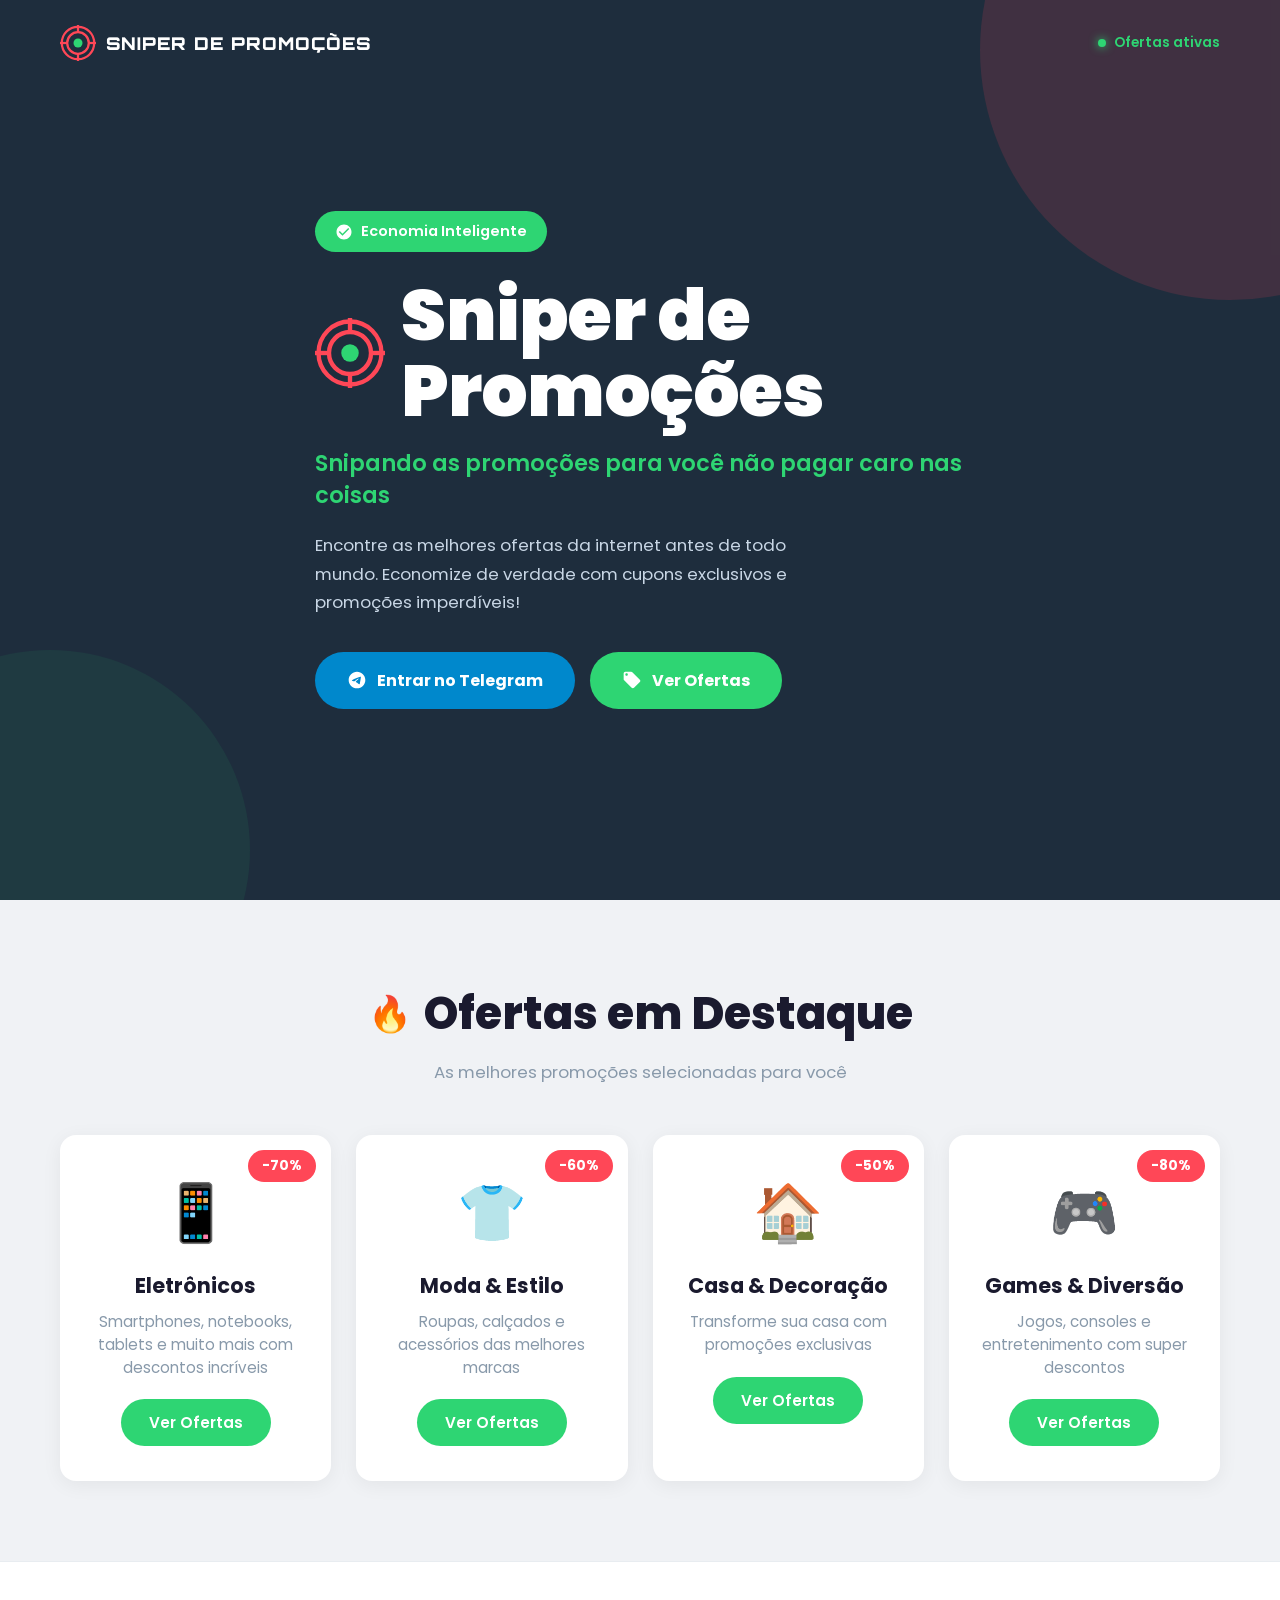
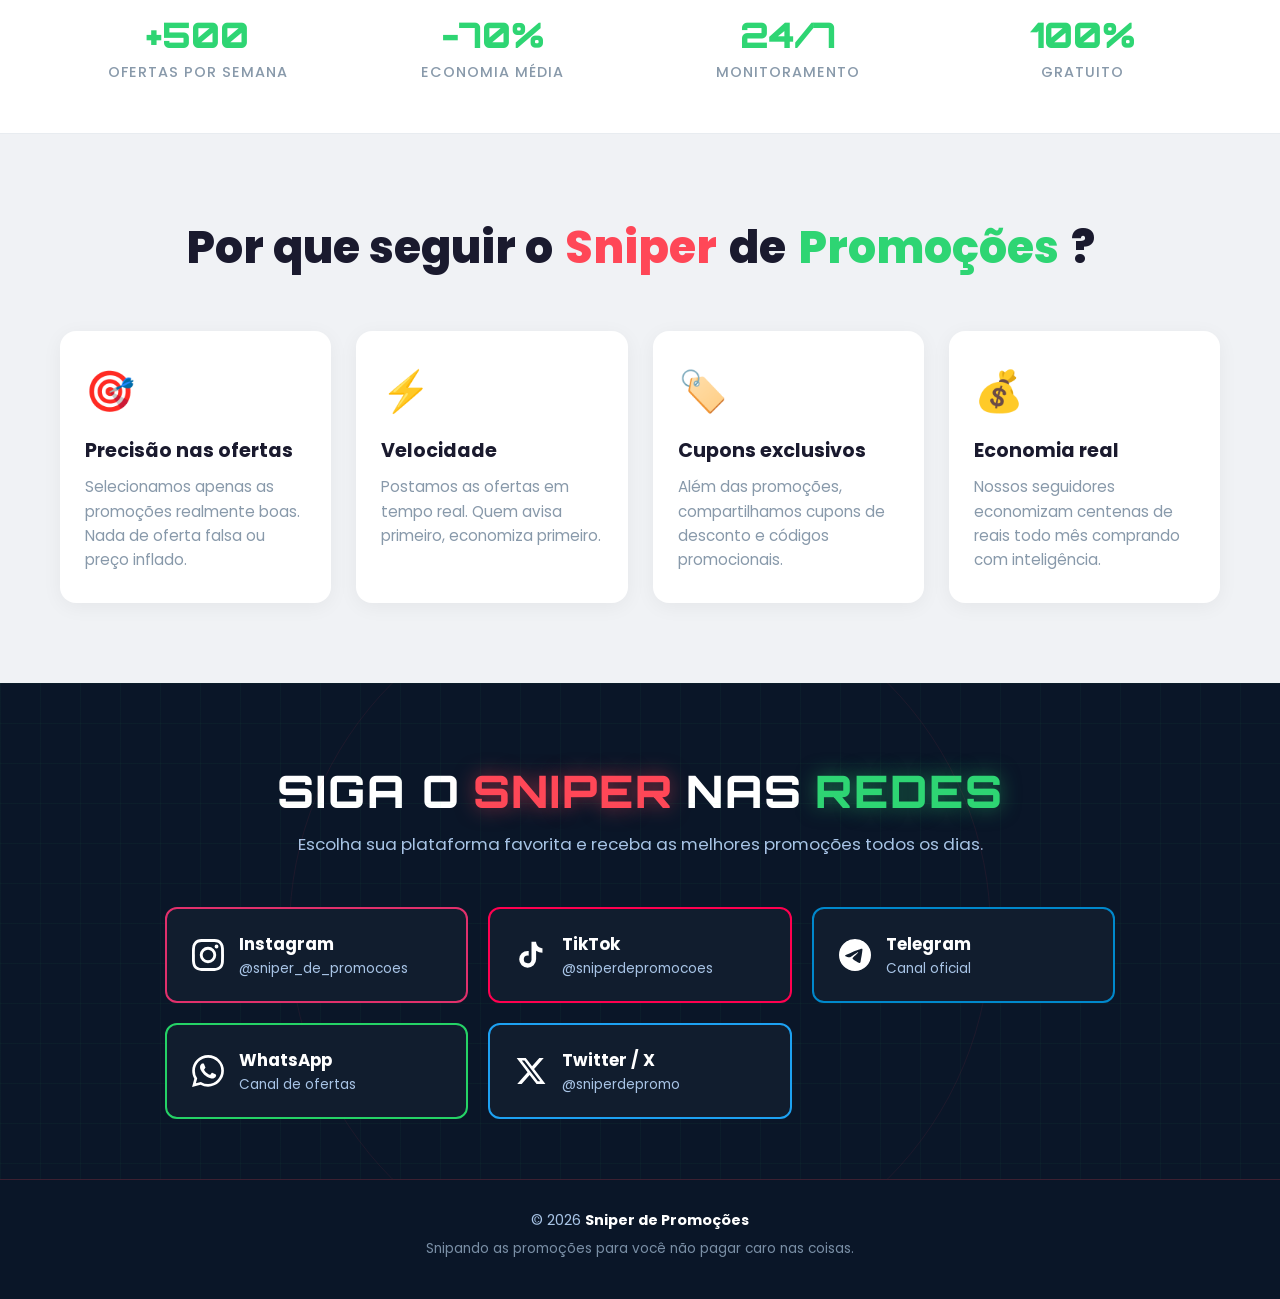
==== commit b43ace6d: "Update index.html" ====
--- a/index.html
+++ b/index.html
@@ -170,12 +170,29 @@
             height: 18px;
         }
 
+        .hero-title-wrapper {
+            display: flex;
+            align-items: center;
+            gap: 16px;
+            margin-bottom: 20px;
+        }
+
+        .hero-logo {
+            width: 70px;
+            height: 70px;
+            flex-shrink: 0;
+        }
+
+        .hero-logo svg {
+            width: 100%;
+            height: 100%;
+        }
+
         h1 {
             font-size: clamp(2.5rem, 6vw, 4.5rem);
             font-weight: 900;
             color: white;
             line-height: 1.05;
-            margin-bottom: 20px;
         }
 
         .slogan {
@@ -202,7 +219,7 @@
 
         .btn-primary {
             padding: 16px 32px;
-            background: var(--vermelho);
+            background: #0088cc;
             color: white;
             font-weight: 700;
             font-size: 1rem;
@@ -218,9 +235,9 @@
         }
 
         .btn-primary:hover {
-            background: var(--vermelho-hover);
+            background: #0077b5;
             transform: translateY(-2px);
-            box-shadow: 0 10px 30px rgba(255, 71, 87, 0.4);
+            box-shadow: 0 10px 30px rgba(0, 136, 204, 0.4);
         }
 
         .btn-primary svg {
@@ -230,11 +247,11 @@
 
         .btn-secondary {
             padding: 16px 32px;
-            background: transparent;
+            background: #2ed573;
             color: white;
             font-weight: 700;
             font-size: 1rem;
-            border: 2px solid rgba(255, 255, 255, 0.4);
+            border: none;
             border-radius: 50px;
             cursor: pointer;
             text-decoration: none;
@@ -246,8 +263,9 @@
         }
 
         .btn-secondary:hover {
-            border-color: white;
-            background: rgba(255, 255, 255, 0.1);
+            background: #26c265;
+            transform: translateY(-2px);
+            box-shadow: 0 10px 30px rgba(46, 213, 115, 0.4);
         }
 
         .btn-secondary svg {
@@ -598,6 +616,8 @@
             header { padding: 20px 0; }
             .logo { font-size: 0.95rem; }
             .hero { padding: 90px 0 60px; min-height: auto; }
+            .hero-title-wrapper { gap: 10px; }
+            .hero-logo { width: 50px; height: 50px; }
             .cta-group { flex-direction: column; }
             .btn-primary, .btn-secondary { width: 100%; justify-content: center; }
             .social-grid { grid-template-columns: 1fr; }
@@ -641,7 +661,20 @@
                     Economia Inteligente
                 </div>
 
-                <h1>Sniper de<br>Promoções</h1>
+                <div class="hero-title-wrapper">
+                    <div class="hero-logo">
+                        <svg viewBox="0 0 40 40" fill="none" xmlns="http://www.w3.org/2000/svg">
+                            <circle cx="20" cy="20" r="18" stroke="#ff4757" stroke-width="2.5"/>
+                            <circle cx="20" cy="20" r="12" stroke="#ff4757" stroke-width="2.5"/>
+                            <circle cx="20" cy="20" r="5" fill="#2ed573"/>
+                            <line x1="20" y1="0" x2="20" y2="8" stroke="#ff4757" stroke-width="2.5"/>
+                            <line x1="20" y1="32" x2="20" y2="40" stroke="#ff4757" stroke-width="2.5"/>
+                            <line x1="0" y1="20" x2="8" y2="20" stroke="#ff4757" stroke-width="2.5"/>
+                            <line x1="32" y1="20" x2="40" y2="20" stroke="#ff4757" stroke-width="2.5"/>
+                        </svg>
+                    </div>
+                    <h1>Sniper de<br>Promoções</h1>
+                </div>
 
                 <p class="slogan">Snipando as promoções para você não pagar caro nas coisas</p>
 
@@ -697,7 +730,7 @@
 
                 <div class="oferta-card">
                     <span class="oferta-badge">-50%</span>
-                    <span class="oferta-icon"></span>
+                    <span class="oferta-icon">🏠</span>
                     <h3>Casa & Decoração</h3>
                     <p>Transforme sua casa com promoções exclusivas</p>
                     <a href="https://t.me/SniperDePromocoes" target="_blank" class="btn-oferta">Ver Ofertas</a>
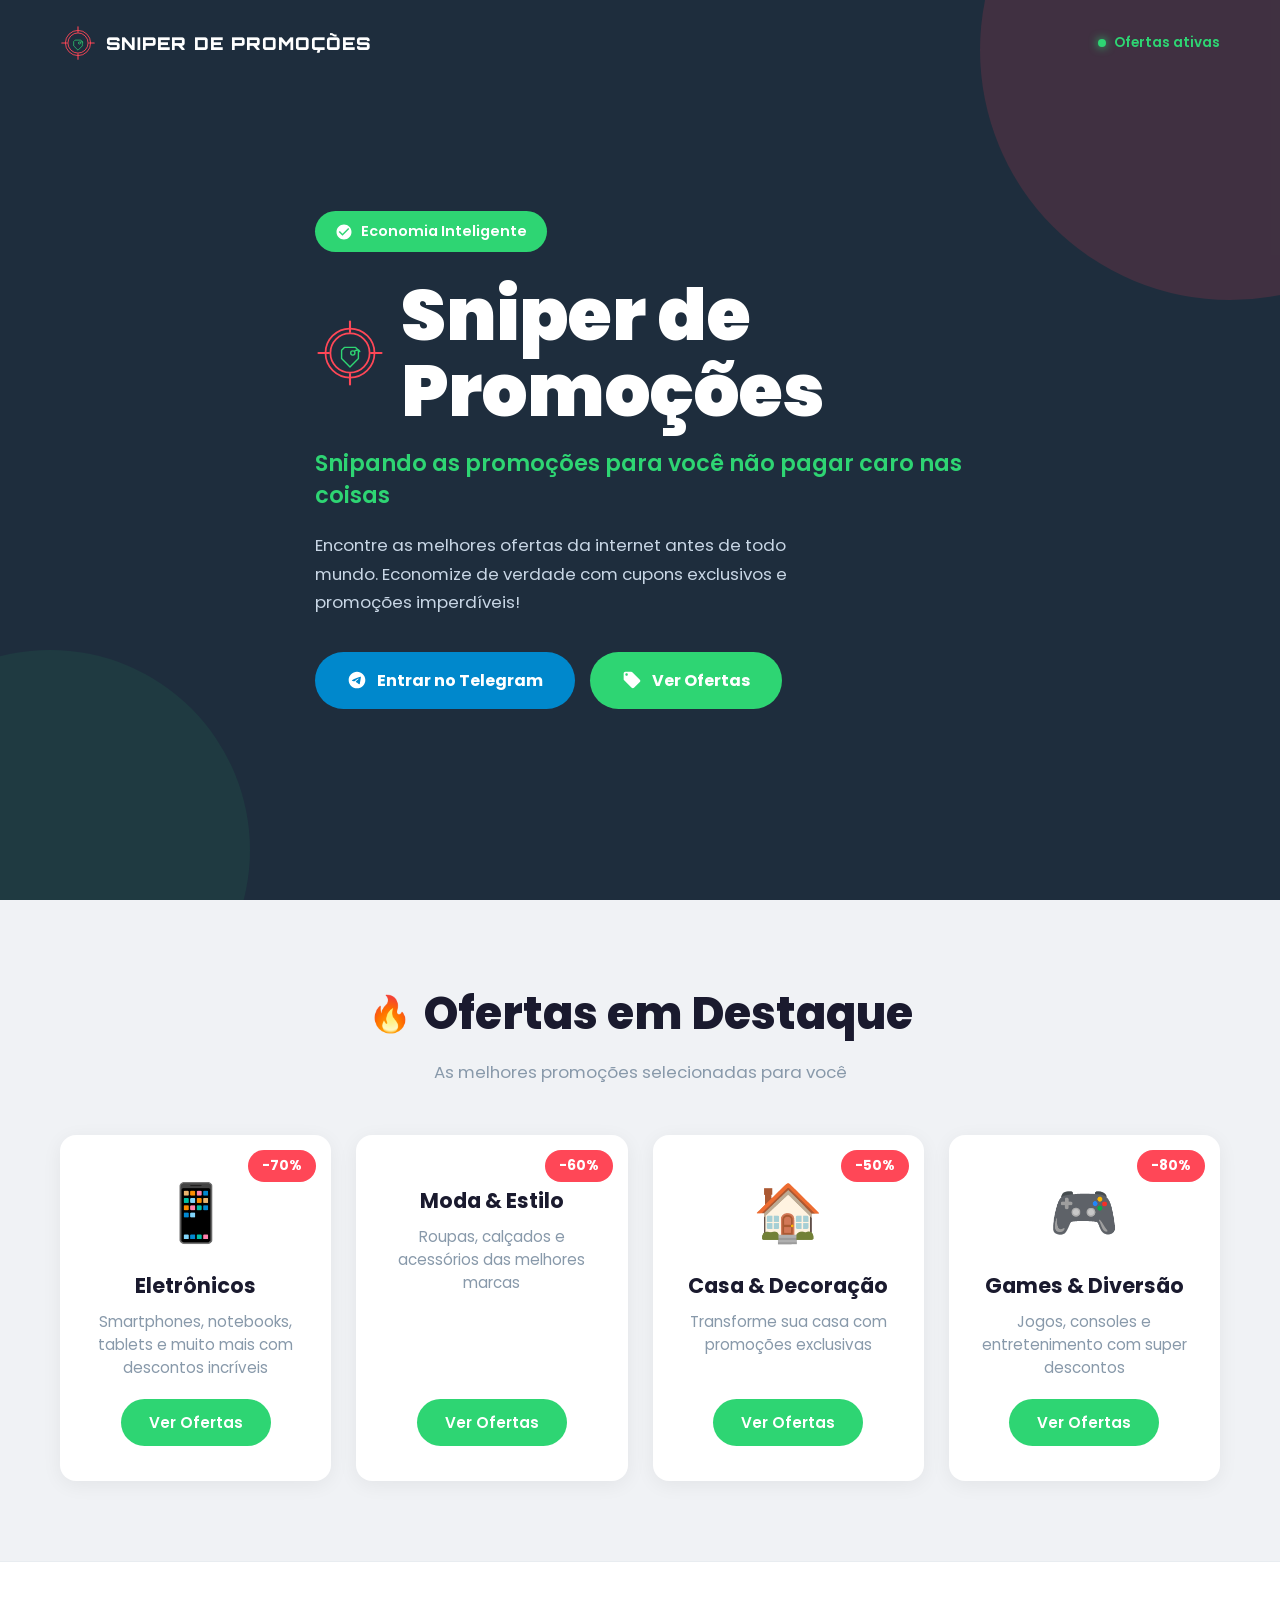
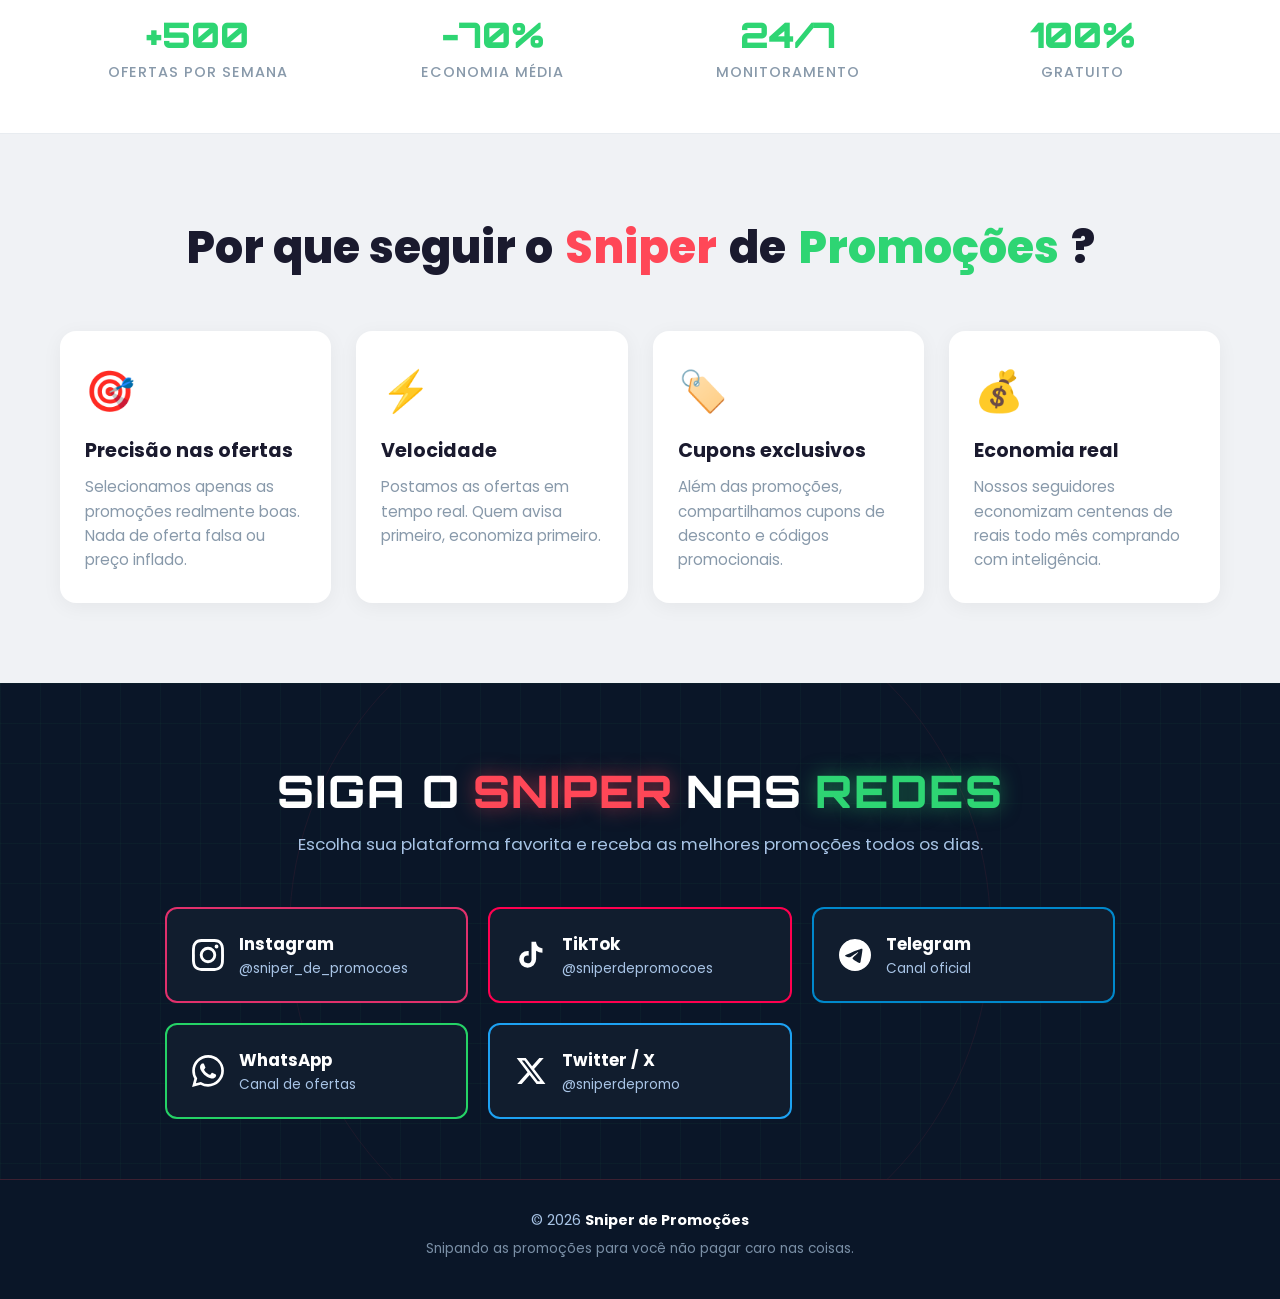
==== commit c614b7c7: "Update index.html" ====
--- a/index.html
+++ b/index.html
@@ -308,6 +308,7 @@
             display: grid;
             grid-template-columns: repeat(auto-fit, minmax(240px, 1fr));
             gap: 25px;
+            align-items: stretch;
         }
 
         .oferta-card {
@@ -318,6 +319,8 @@
             position: relative;
             box-shadow: 0 4px 20px rgba(0, 0, 0, 0.06);
             transition: all 0.3s;
+            display: flex;
+            flex-direction: column;
         }
 
         .oferta-card:hover {
@@ -355,6 +358,7 @@
             color: var(--texto-muted);
             line-height: 1.5;
             margin-bottom: 20px;
+            flex-grow: 1;
         }
 
         .btn-oferta {
@@ -367,6 +371,7 @@
             font-weight: 600;
             font-size: 0.95rem;
             transition: all 0.3s;
+            align-self: center;
         }
 
         .btn-oferta:hover {
@@ -631,14 +636,19 @@
         <div class="container header-inner">
             <div class="logo">
                 <div class="logo-icon">
-                    <svg viewBox="0 0 40 40" fill="none" xmlns="http://www.w3.org/2000/svg">
-                        <circle cx="20" cy="20" r="18" stroke="#ff4757" stroke-width="2.5"/>
-                        <circle cx="20" cy="20" r="12" stroke="#ff4757" stroke-width="2.5"/>
-                        <circle cx="20" cy="20" r="5" fill="#2ed573"/>
-                        <line x1="20" y1="0" x2="20" y2="8" stroke="#ff4757" stroke-width="2.5"/>
-                        <line x1="20" y1="32" x2="20" y2="40" stroke="#ff4757" stroke-width="2.5"/>
-                        <line x1="0" y1="20" x2="8" y2="20" stroke="#ff4757" stroke-width="2.5"/>
-                        <line x1="32" y1="20" x2="40" y2="20" stroke="#ff4757" stroke-width="2.5"/>
+                    <svg viewBox="0 0 100 100" fill="none" xmlns="http://www.w3.org/2000/svg">
+                        <!-- Mira externa -->
+                        <circle cx="50" cy="50" r="35" stroke="#ff4757" stroke-width="2.5" fill="none"/>
+                        <circle cx="50" cy="50" r="28" stroke="#ff4757" stroke-width="2.5" fill="none"/>
+                        <!-- Linhas da mira -->
+                        <line x1="50" y1="5" x2="50" y2="20" stroke="#ff4757" stroke-width="3" stroke-linecap="round"/>
+                        <line x1="50" y1="80" x2="50" y2="95" stroke="#ff4757" stroke-width="3" stroke-linecap="round"/>
+                        <line x1="5" y1="50" x2="20" y2="50" stroke="#ff4757" stroke-width="3" stroke-linecap="round"/>
+                        <line x1="80" y1="50" x2="95" y2="50" stroke="#ff4757" stroke-width="3" stroke-linecap="round"/>
+                        <!-- Tag de preço no centro -->
+                        <path d="M42 42 L58 42 L62 46 L62 58 L50 70 L38 58 L38 46 Z" stroke="#2ed573" stroke-width="2" fill="none" stroke-linejoin="round"/>
+                        <circle cx="54" cy="50" r="3" stroke="#2ed573" stroke-width="2" fill="none"/>
+                        <path d="M57 47 Q62 44 64 48" stroke="#2ed573" stroke-width="2" fill="none" stroke-linecap="round"/>
                     </svg>
                 </div>
                 <span>SNIPER DE PROMOÇÕES</span>
@@ -663,14 +673,19 @@
 
                 <div class="hero-title-wrapper">
                     <div class="hero-logo">
-                        <svg viewBox="0 0 40 40" fill="none" xmlns="http://www.w3.org/2000/svg">
-                            <circle cx="20" cy="20" r="18" stroke="#ff4757" stroke-width="2.5"/>
-                            <circle cx="20" cy="20" r="12" stroke="#ff4757" stroke-width="2.5"/>
-                            <circle cx="20" cy="20" r="5" fill="#2ed573"/>
-                            <line x1="20" y1="0" x2="20" y2="8" stroke="#ff4757" stroke-width="2.5"/>
-                            <line x1="20" y1="32" x2="20" y2="40" stroke="#ff4757" stroke-width="2.5"/>
-                            <line x1="0" y1="20" x2="8" y2="20" stroke="#ff4757" stroke-width="2.5"/>
-                            <line x1="32" y1="20" x2="40" y2="20" stroke="#ff4757" stroke-width="2.5"/>
+                        <svg viewBox="0 0 100 100" fill="none" xmlns="http://www.w3.org/2000/svg">
+                            <!-- Mira externa -->
+                            <circle cx="50" cy="50" r="35" stroke="#ff4757" stroke-width="2.5" fill="none"/>
+                            <circle cx="50" cy="50" r="28" stroke="#ff4757" stroke-width="2.5" fill="none"/>
+                            <!-- Linhas da mira -->
+                            <line x1="50" y1="5" x2="50" y2="20" stroke="#ff4757" stroke-width="3" stroke-linecap="round"/>
+                            <line x1="50" y1="80" x2="50" y2="95" stroke="#ff4757" stroke-width="3" stroke-linecap="round"/>
+                            <line x1="5" y1="50" x2="20" y2="50" stroke="#ff4757" stroke-width="3" stroke-linecap="round"/>
+                            <line x1="80" y1="50" x2="95" y2="50" stroke="#ff4757" stroke-width="3" stroke-linecap="round"/>
+                            <!-- Tag de preço no centro -->
+                            <path d="M42 42 L58 42 L62 46 L62 58 L50 70 L38 58 L38 46 Z" stroke="#2ed573" stroke-width="2" fill="none" stroke-linejoin="round"/>
+                            <circle cx="54" cy="50" r="3" stroke="#2ed573" stroke-width="2" fill="none"/>
+                            <path d="M57 47 Q62 44 64 48" stroke="#2ed573" stroke-width="2" fill="none" stroke-linecap="round"/>
                         </svg>
                     </div>
                     <h1>Sniper de<br>Promoções</h1>
@@ -722,7 +737,7 @@
 
                 <div class="oferta-card">
                     <span class="oferta-badge">-60%</span>
-                    <span class="oferta-icon">👕</span>
+                    <span class="oferta-icon"></span>
                     <h3>Moda & Estilo</h3>
                     <p>Roupas, calçados e acessórios das melhores marcas</p>
                     <a href="https://t.me/SniperDePromocoes" target="_blank" class="btn-oferta">Ver Ofertas</a>
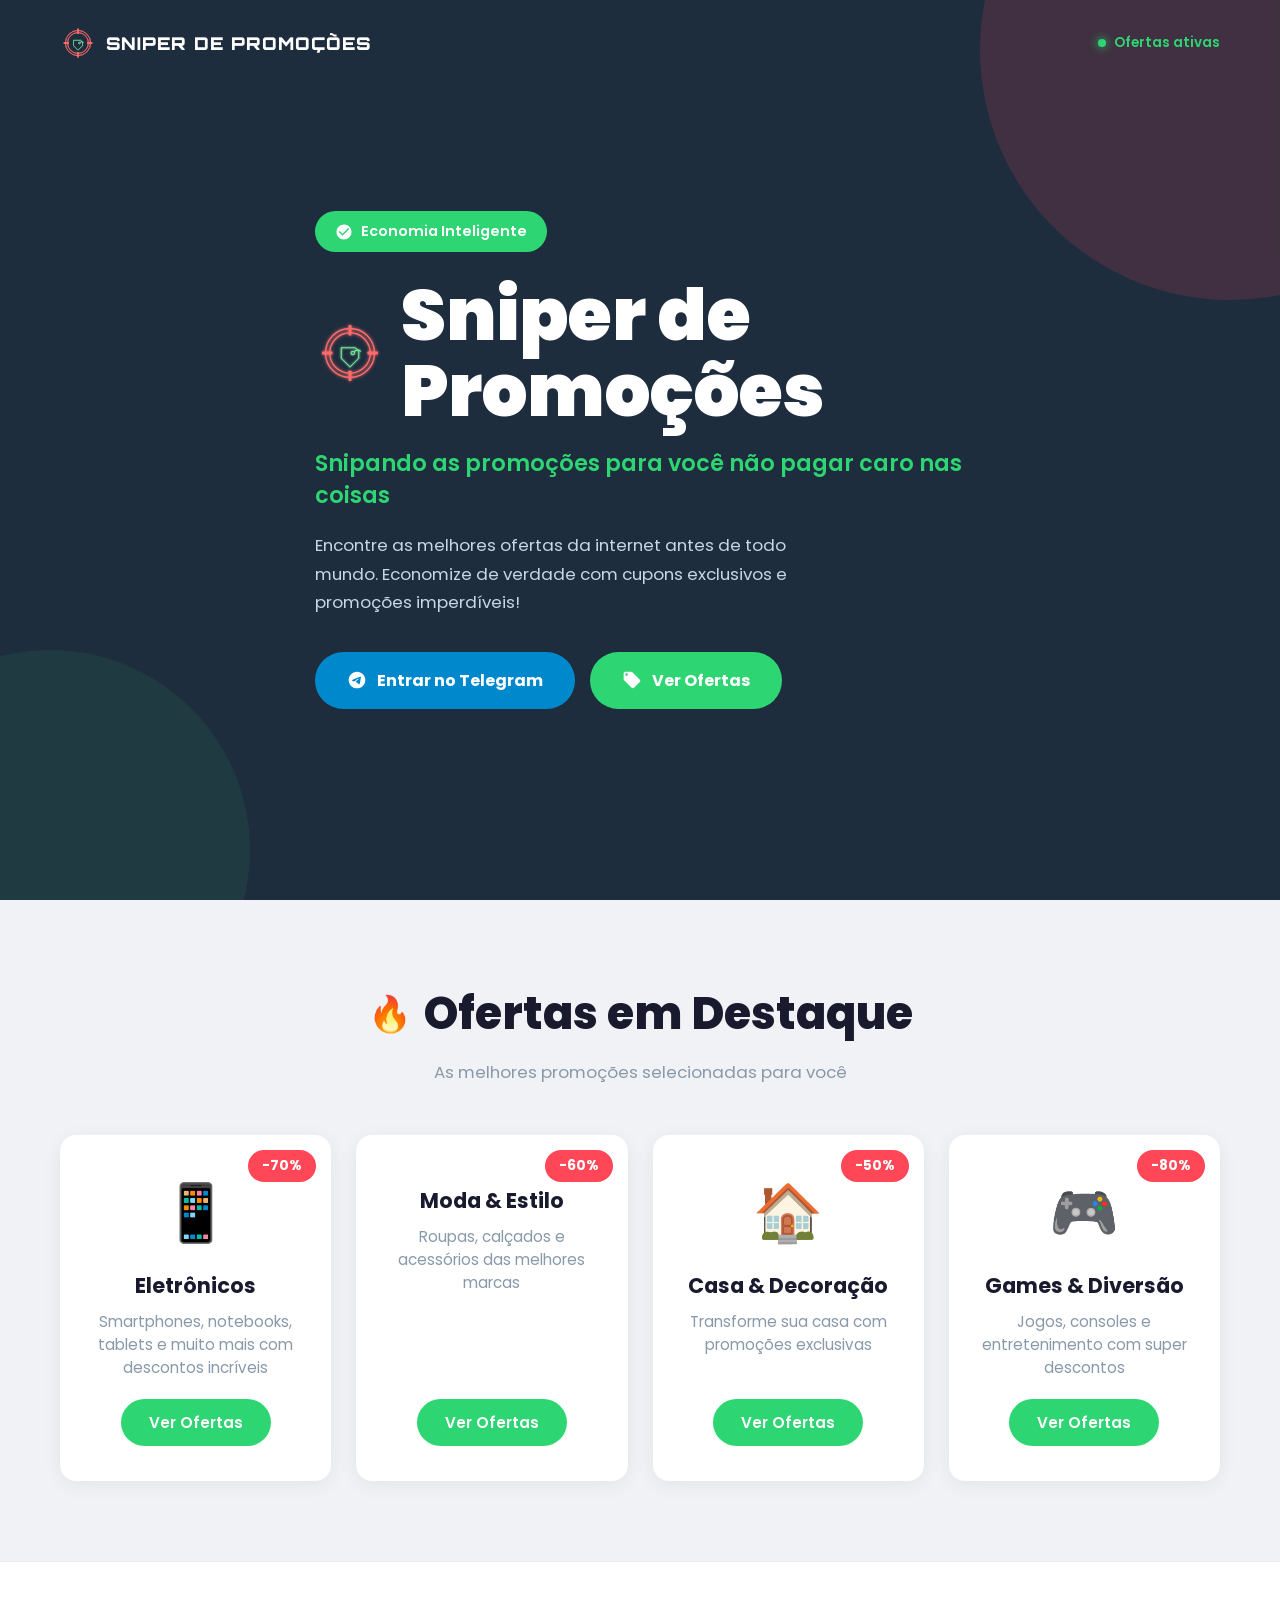
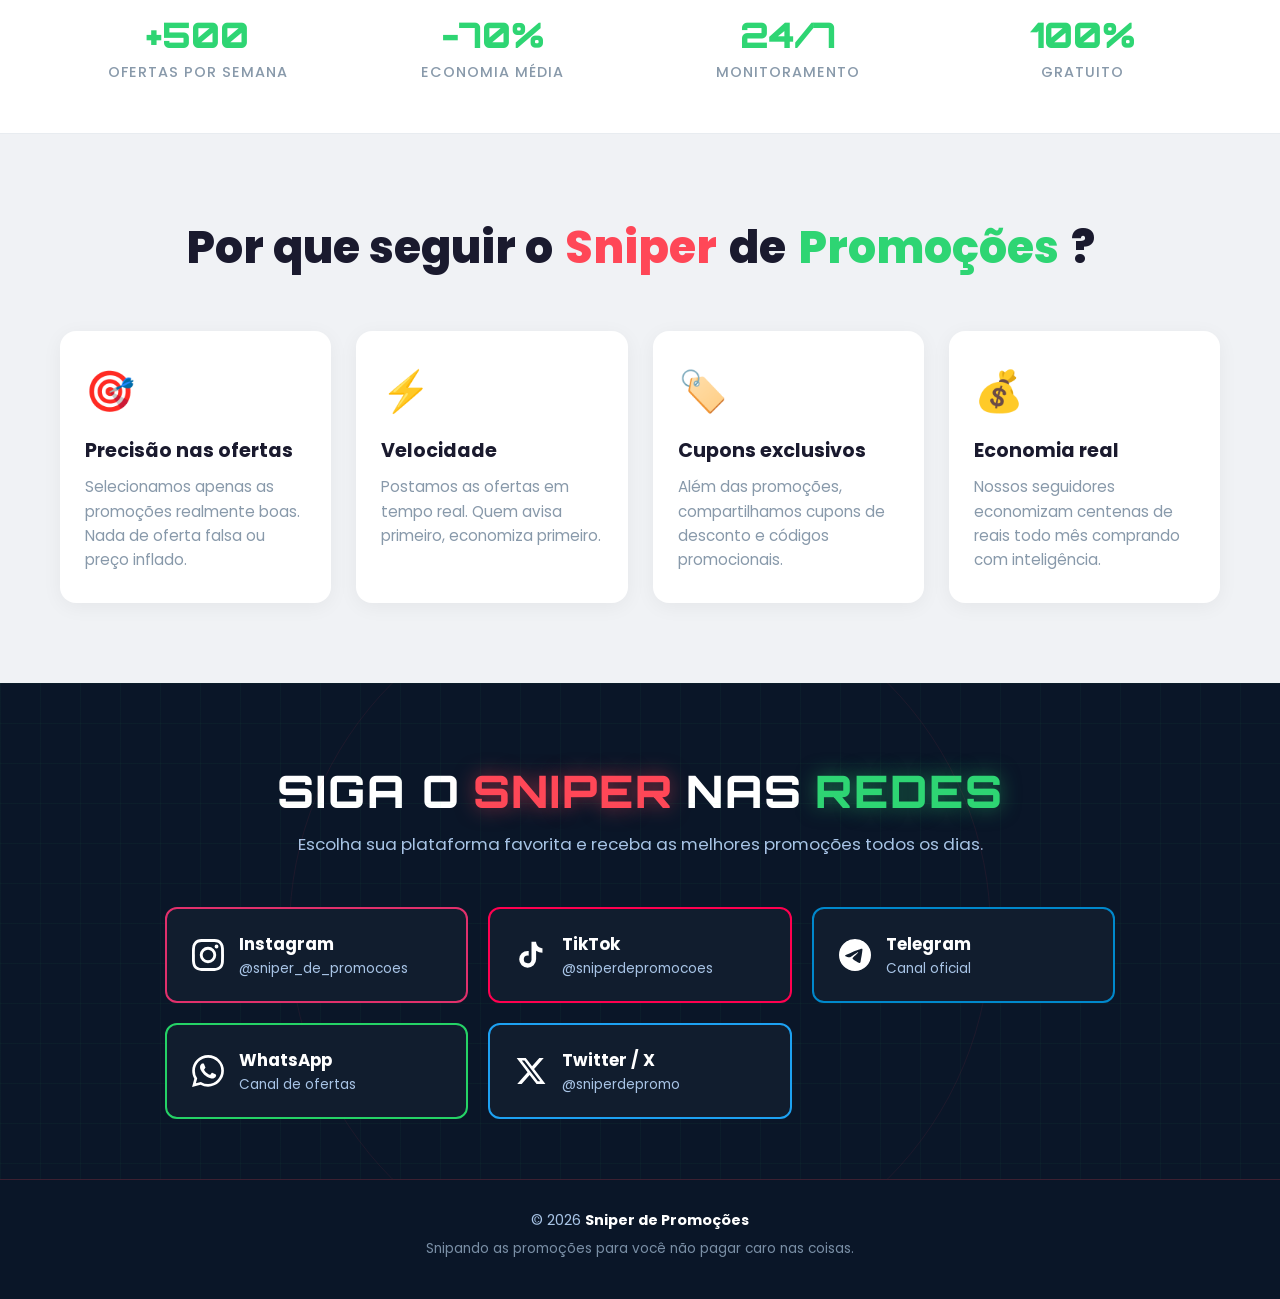
==== commit f6d50a81: "Update index.html" ====
--- a/index.html
+++ b/index.html
@@ -636,19 +636,38 @@
         <div class="container header-inner">
             <div class="logo">
                 <div class="logo-icon">
-                    <svg viewBox="0 0 100 100" fill="none" xmlns="http://www.w3.org/2000/svg">
-                        <!-- Mira externa -->
-                        <circle cx="50" cy="50" r="35" stroke="#ff4757" stroke-width="2.5" fill="none"/>
-                        <circle cx="50" cy="50" r="28" stroke="#ff4757" stroke-width="2.5" fill="none"/>
-                        <!-- Linhas da mira -->
-                        <line x1="50" y1="5" x2="50" y2="20" stroke="#ff4757" stroke-width="3" stroke-linecap="round"/>
-                        <line x1="50" y1="80" x2="50" y2="95" stroke="#ff4757" stroke-width="3" stroke-linecap="round"/>
-                        <line x1="5" y1="50" x2="20" y2="50" stroke="#ff4757" stroke-width="3" stroke-linecap="round"/>
-                        <line x1="80" y1="50" x2="95" y2="50" stroke="#ff4757" stroke-width="3" stroke-linecap="round"/>
-                        <!-- Tag de preço no centro -->
-                        <path d="M42 42 L58 42 L62 46 L62 58 L50 70 L38 58 L38 46 Z" stroke="#2ed573" stroke-width="2" fill="none" stroke-linejoin="round"/>
-                        <circle cx="54" cy="50" r="3" stroke="#2ed573" stroke-width="2" fill="none"/>
-                        <path d="M57 47 Q62 44 64 48" stroke="#2ed573" stroke-width="2" fill="none" stroke-linecap="round"/>
+                    <svg viewBox="0 0 200 200" fill="none" xmlns="http://www.w3.org/2000/svg">
+                        <defs>
+                            <filter id="glow-red" x="-50%" y="-50%" width="200%" height="200%">
+                                <feGaussianBlur stdDeviation="4" result="blur"/>
+                                <feMerge>
+                                    <feMergeNode in="blur"/>
+                                    <feMergeNode in="SourceGraphic"/>
+                                </feMerge>
+                            </filter>
+                            <filter id="glow-green" x="-50%" y="-50%" width="200%" height="200%">
+                                <feGaussianBlur stdDeviation="3" result="blur"/>
+                                <feMerge>
+                                    <feMergeNode in="blur"/>
+                                    <feMergeNode in="SourceGraphic"/>
+                                </feMerge>
+                            </filter>
+                        </defs>
+                        <!-- Mira com efeito neon -->
+                        <g filter="url(#glow-red)">
+                            <circle cx="100" cy="100" r="70" stroke="#ff6b6b" stroke-width="4" fill="none"/>
+                            <circle cx="100" cy="100" r="58" stroke="#ff6b6b" stroke-width="4" fill="none"/>
+                            <rect x="96" y="20" width="8" height="30" rx="2" fill="#ff6b6b"/>
+                            <rect x="96" y="150" width="8" height="30" rx="2" fill="#ff6b6b"/>
+                            <rect x="20" y="96" width="30" height="8" rx="2" fill="#ff6b6b"/>
+                            <rect x="150" y="96" width="30" height="8" rx="2" fill="#ff6b6b"/>
+                        </g>
+                        <!-- Tag de preço com efeito neon -->
+                        <g filter="url(#glow-green)">
+                            <path d="M75 85 L115 85 L125 95 L125 115 L100 140 L75 115 L75 95 Z" stroke="#7bed9f" stroke-width="3" fill="none" stroke-linejoin="round"/>
+                            <circle cx="108" cy="100" r="5" stroke="#7bed9f" stroke-width="3" fill="none"/>
+                            <path d="M113 95 Q125 88 130 95" stroke="#7bed9f" stroke-width="3" fill="none" stroke-linecap="round"/>
+                        </g>
                     </svg>
                 </div>
                 <span>SNIPER DE PROMOÇÕES</span>
@@ -673,19 +692,36 @@
 
                 <div class="hero-title-wrapper">
                     <div class="hero-logo">
-                        <svg viewBox="0 0 100 100" fill="none" xmlns="http://www.w3.org/2000/svg">
-                            <!-- Mira externa -->
-                            <circle cx="50" cy="50" r="35" stroke="#ff4757" stroke-width="2.5" fill="none"/>
-                            <circle cx="50" cy="50" r="28" stroke="#ff4757" stroke-width="2.5" fill="none"/>
-                            <!-- Linhas da mira -->
-                            <line x1="50" y1="5" x2="50" y2="20" stroke="#ff4757" stroke-width="3" stroke-linecap="round"/>
-                            <line x1="50" y1="80" x2="50" y2="95" stroke="#ff4757" stroke-width="3" stroke-linecap="round"/>
-                            <line x1="5" y1="50" x2="20" y2="50" stroke="#ff4757" stroke-width="3" stroke-linecap="round"/>
-                            <line x1="80" y1="50" x2="95" y2="50" stroke="#ff4757" stroke-width="3" stroke-linecap="round"/>
-                            <!-- Tag de preço no centro -->
-                            <path d="M42 42 L58 42 L62 46 L62 58 L50 70 L38 58 L38 46 Z" stroke="#2ed573" stroke-width="2" fill="none" stroke-linejoin="round"/>
-                            <circle cx="54" cy="50" r="3" stroke="#2ed573" stroke-width="2" fill="none"/>
-                            <path d="M57 47 Q62 44 64 48" stroke="#2ed573" stroke-width="2" fill="none" stroke-linecap="round"/>
+                        <svg viewBox="0 0 200 200" fill="none" xmlns="http://www.w3.org/2000/svg">
+                            <defs>
+                                <filter id="glow-red-hero" x="-50%" y="-50%" width="200%" height="200%">
+                                    <feGaussianBlur stdDeviation="4" result="blur"/>
+                                    <feMerge>
+                                        <feMergeNode in="blur"/>
+                                        <feMergeNode in="SourceGraphic"/>
+                                    </feMerge>
+                                </filter>
+                                <filter id="glow-green-hero" x="-50%" y="-50%" width="200%" height="200%">
+                                    <feGaussianBlur stdDeviation="3" result="blur"/>
+                                    <feMerge>
+                                        <feMergeNode in="blur"/>
+                                        <feMergeNode in="SourceGraphic"/>
+                                    </feMerge>
+                                </filter>
+                            </defs>
+                            <g filter="url(#glow-red-hero)">
+                                <circle cx="100" cy="100" r="70" stroke="#ff6b6b" stroke-width="4" fill="none"/>
+                                <circle cx="100" cy="100" r="58" stroke="#ff6b6b" stroke-width="4" fill="none"/>
+                                <rect x="96" y="20" width="8" height="30" rx="2" fill="#ff6b6b"/>
+                                <rect x="96" y="150" width="8" height="30" rx="2" fill="#ff6b6b"/>
+                                <rect x="20" y="96" width="30" height="8" rx="2" fill="#ff6b6b"/>
+                                <rect x="150" y="96" width="30" height="8" rx="2" fill="#ff6b6b"/>
+                            </g>
+                            <g filter="url(#glow-green-hero)">
+                                <path d="M75 85 L115 85 L125 95 L125 115 L100 140 L75 115 L75 95 Z" stroke="#7bed9f" stroke-width="3" fill="none" stroke-linejoin="round"/>
+                                <circle cx="108" cy="100" r="5" stroke="#7bed9f" stroke-width="3" fill="none"/>
+                                <path d="M113 95 Q125 88 130 95" stroke="#7bed9f" stroke-width="3" fill="none" stroke-linecap="round"/>
+                            </g>
                         </svg>
                     </div>
                     <h1>Sniper de<br>Promoções</h1>
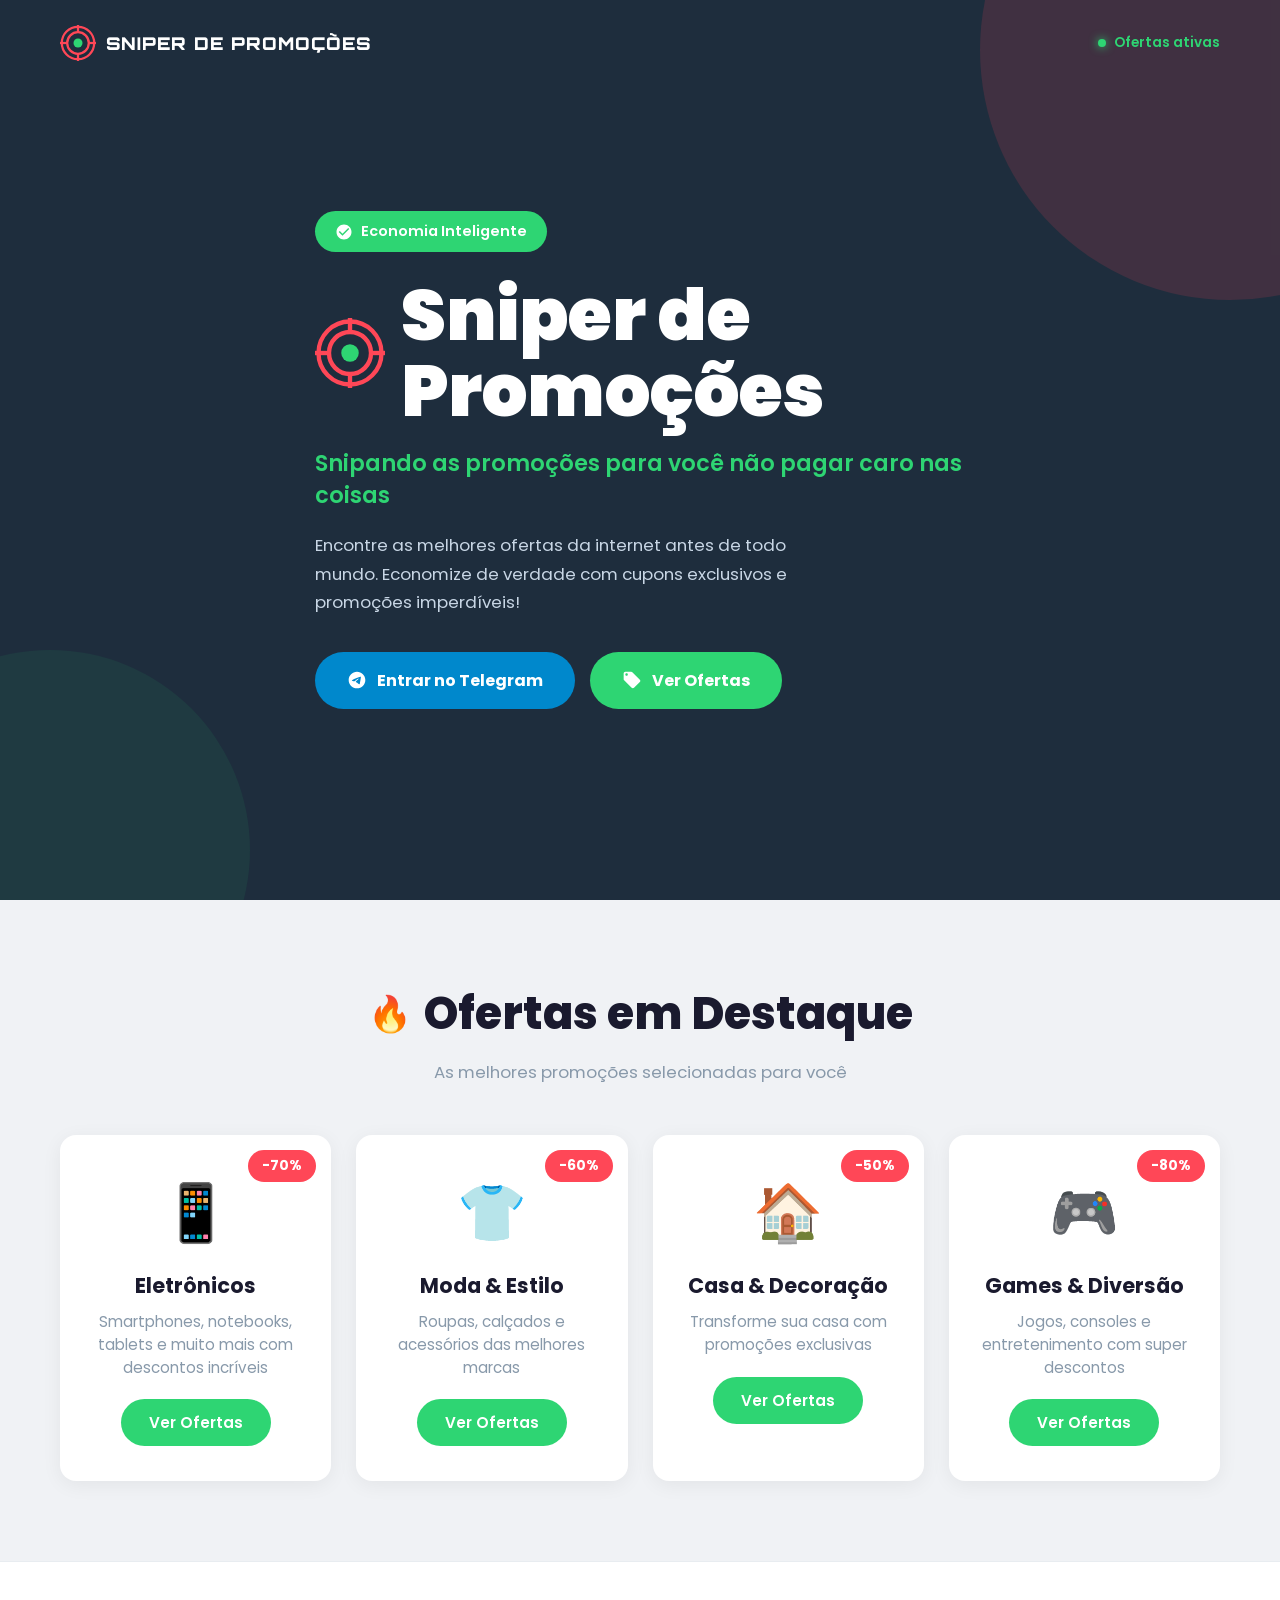
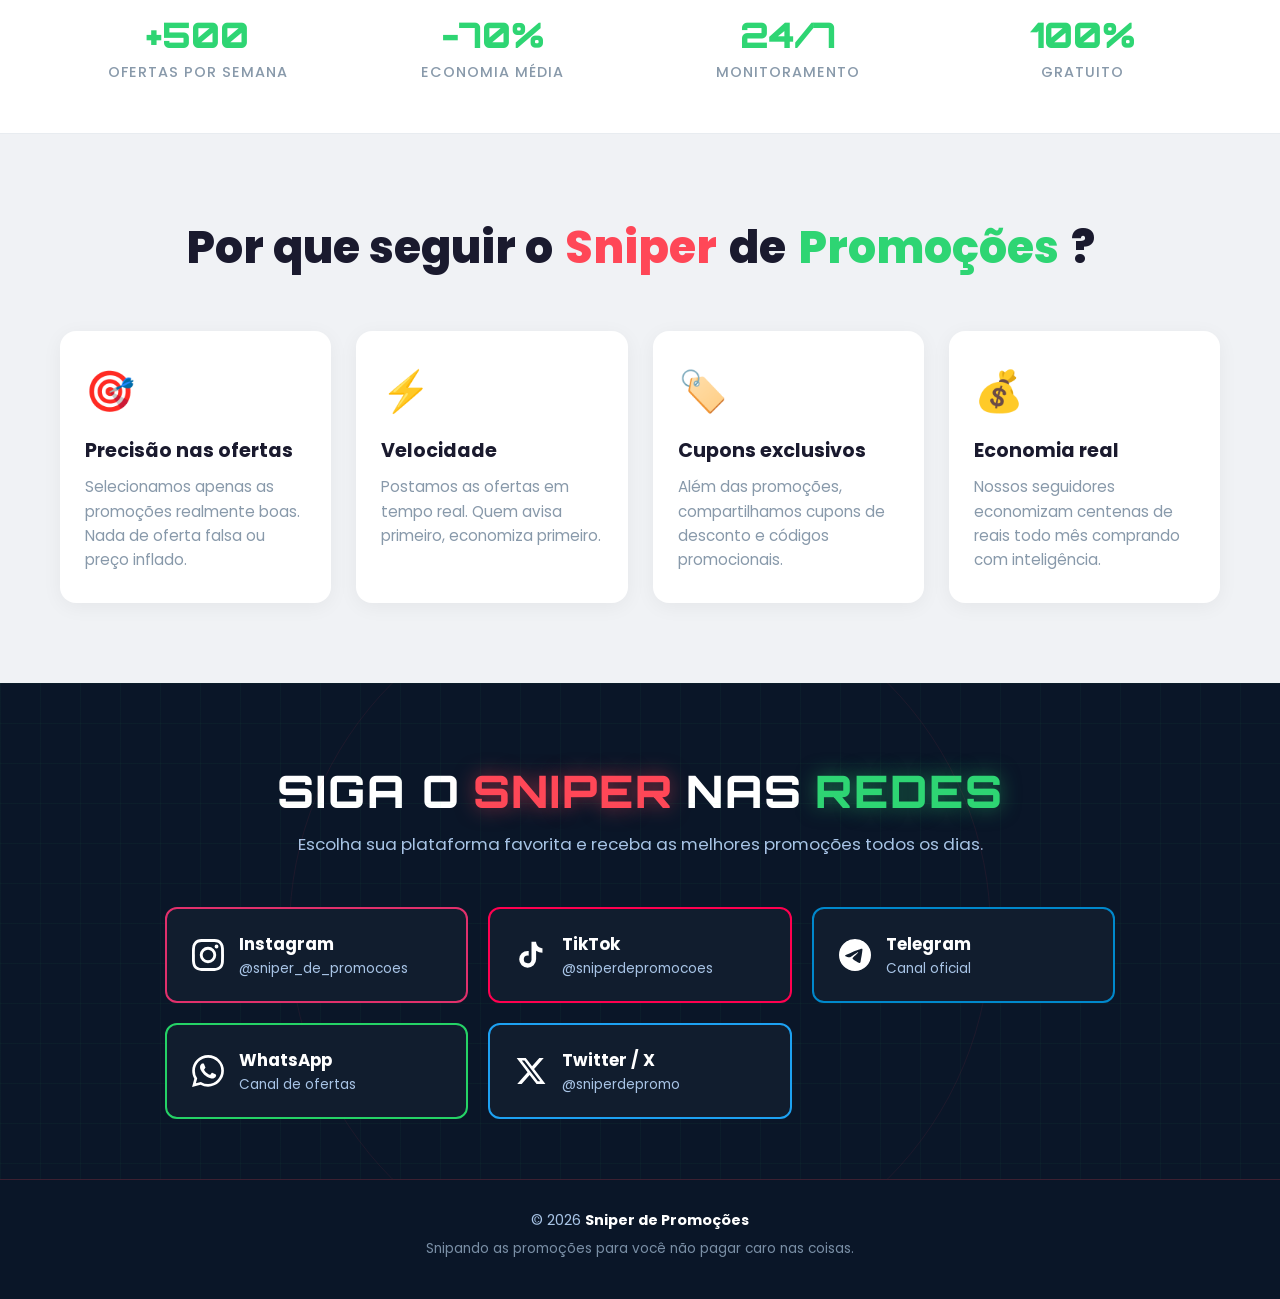
==== commit a93948c5: "Update index.html" ====
--- a/index.html
+++ b/index.html
@@ -308,7 +308,6 @@
             display: grid;
             grid-template-columns: repeat(auto-fit, minmax(240px, 1fr));
             gap: 25px;
-            align-items: stretch;
         }
 
         .oferta-card {
@@ -319,8 +318,6 @@
             position: relative;
             box-shadow: 0 4px 20px rgba(0, 0, 0, 0.06);
             transition: all 0.3s;
-            display: flex;
-            flex-direction: column;
         }
 
         .oferta-card:hover {
@@ -358,7 +355,6 @@
             color: var(--texto-muted);
             line-height: 1.5;
             margin-bottom: 20px;
-            flex-grow: 1;
         }
 
         .btn-oferta {
@@ -371,7 +367,6 @@
             font-weight: 600;
             font-size: 0.95rem;
             transition: all 0.3s;
-            align-self: center;
         }
 
         .btn-oferta:hover {
@@ -636,38 +631,14 @@
         <div class="container header-inner">
             <div class="logo">
                 <div class="logo-icon">
-                    <svg viewBox="0 0 200 200" fill="none" xmlns="http://www.w3.org/2000/svg">
-                        <defs>
-                            <filter id="glow-red" x="-50%" y="-50%" width="200%" height="200%">
-                                <feGaussianBlur stdDeviation="4" result="blur"/>
-                                <feMerge>
-                                    <feMergeNode in="blur"/>
-                                    <feMergeNode in="SourceGraphic"/>
-                                </feMerge>
-                            </filter>
-                            <filter id="glow-green" x="-50%" y="-50%" width="200%" height="200%">
-                                <feGaussianBlur stdDeviation="3" result="blur"/>
-                                <feMerge>
-                                    <feMergeNode in="blur"/>
-                                    <feMergeNode in="SourceGraphic"/>
-                                </feMerge>
-                            </filter>
-                        </defs>
-                        <!-- Mira com efeito neon -->
-                        <g filter="url(#glow-red)">
-                            <circle cx="100" cy="100" r="70" stroke="#ff6b6b" stroke-width="4" fill="none"/>
-                            <circle cx="100" cy="100" r="58" stroke="#ff6b6b" stroke-width="4" fill="none"/>
-                            <rect x="96" y="20" width="8" height="30" rx="2" fill="#ff6b6b"/>
-                            <rect x="96" y="150" width="8" height="30" rx="2" fill="#ff6b6b"/>
-                            <rect x="20" y="96" width="30" height="8" rx="2" fill="#ff6b6b"/>
-                            <rect x="150" y="96" width="30" height="8" rx="2" fill="#ff6b6b"/>
-                        </g>
-                        <!-- Tag de preço com efeito neon -->
-                        <g filter="url(#glow-green)">
-                            <path d="M75 85 L115 85 L125 95 L125 115 L100 140 L75 115 L75 95 Z" stroke="#7bed9f" stroke-width="3" fill="none" stroke-linejoin="round"/>
-                            <circle cx="108" cy="100" r="5" stroke="#7bed9f" stroke-width="3" fill="none"/>
-                            <path d="M113 95 Q125 88 130 95" stroke="#7bed9f" stroke-width="3" fill="none" stroke-linecap="round"/>
-                        </g>
+                    <svg viewBox="0 0 40 40" fill="none" xmlns="http://www.w3.org/2000/svg">
+                        <circle cx="20" cy="20" r="18" stroke="#ff4757" stroke-width="2.5"/>
+                        <circle cx="20" cy="20" r="12" stroke="#ff4757" stroke-width="2.5"/>
+                        <circle cx="20" cy="20" r="5" fill="#2ed573"/>
+                        <line x1="20" y1="0" x2="20" y2="8" stroke="#ff4757" stroke-width="2.5"/>
+                        <line x1="20" y1="32" x2="20" y2="40" stroke="#ff4757" stroke-width="2.5"/>
+                        <line x1="0" y1="20" x2="8" y2="20" stroke="#ff4757" stroke-width="2.5"/>
+                        <line x1="32" y1="20" x2="40" y2="20" stroke="#ff4757" stroke-width="2.5"/>
                     </svg>
                 </div>
                 <span>SNIPER DE PROMOÇÕES</span>
@@ -692,36 +663,14 @@
 
                 <div class="hero-title-wrapper">
                     <div class="hero-logo">
-                        <svg viewBox="0 0 200 200" fill="none" xmlns="http://www.w3.org/2000/svg">
-                            <defs>
-                                <filter id="glow-red-hero" x="-50%" y="-50%" width="200%" height="200%">
-                                    <feGaussianBlur stdDeviation="4" result="blur"/>
-                                    <feMerge>
-                                        <feMergeNode in="blur"/>
-                                        <feMergeNode in="SourceGraphic"/>
-                                    </feMerge>
-                                </filter>
-                                <filter id="glow-green-hero" x="-50%" y="-50%" width="200%" height="200%">
-                                    <feGaussianBlur stdDeviation="3" result="blur"/>
-                                    <feMerge>
-                                        <feMergeNode in="blur"/>
-                                        <feMergeNode in="SourceGraphic"/>
-                                    </feMerge>
-                                </filter>
-                            </defs>
-                            <g filter="url(#glow-red-hero)">
-                                <circle cx="100" cy="100" r="70" stroke="#ff6b6b" stroke-width="4" fill="none"/>
-                                <circle cx="100" cy="100" r="58" stroke="#ff6b6b" stroke-width="4" fill="none"/>
-                                <rect x="96" y="20" width="8" height="30" rx="2" fill="#ff6b6b"/>
-                                <rect x="96" y="150" width="8" height="30" rx="2" fill="#ff6b6b"/>
-                                <rect x="20" y="96" width="30" height="8" rx="2" fill="#ff6b6b"/>
-                                <rect x="150" y="96" width="30" height="8" rx="2" fill="#ff6b6b"/>
-                            </g>
-                            <g filter="url(#glow-green-hero)">
-                                <path d="M75 85 L115 85 L125 95 L125 115 L100 140 L75 115 L75 95 Z" stroke="#7bed9f" stroke-width="3" fill="none" stroke-linejoin="round"/>
-                                <circle cx="108" cy="100" r="5" stroke="#7bed9f" stroke-width="3" fill="none"/>
-                                <path d="M113 95 Q125 88 130 95" stroke="#7bed9f" stroke-width="3" fill="none" stroke-linecap="round"/>
-                            </g>
+                        <svg viewBox="0 0 40 40" fill="none" xmlns="http://www.w3.org/2000/svg">
+                            <circle cx="20" cy="20" r="18" stroke="#ff4757" stroke-width="2.5"/>
+                            <circle cx="20" cy="20" r="12" stroke="#ff4757" stroke-width="2.5"/>
+                            <circle cx="20" cy="20" r="5" fill="#2ed573"/>
+                            <line x1="20" y1="0" x2="20" y2="8" stroke="#ff4757" stroke-width="2.5"/>
+                            <line x1="20" y1="32" x2="20" y2="40" stroke="#ff4757" stroke-width="2.5"/>
+                            <line x1="0" y1="20" x2="8" y2="20" stroke="#ff4757" stroke-width="2.5"/>
+                            <line x1="32" y1="20" x2="40" y2="20" stroke="#ff4757" stroke-width="2.5"/>
                         </svg>
                     </div>
                     <h1>Sniper de<br>Promoções</h1>
@@ -773,7 +722,7 @@
 
                 <div class="oferta-card">
                     <span class="oferta-badge">-60%</span>
-                    <span class="oferta-icon"></span>
+                    <span class="oferta-icon">👕</span>
                     <h3>Moda & Estilo</h3>
                     <p>Roupas, calçados e acessórios das melhores marcas</p>
                     <a href="https://t.me/SniperDePromocoes" target="_blank" class="btn-oferta">Ver Ofertas</a>
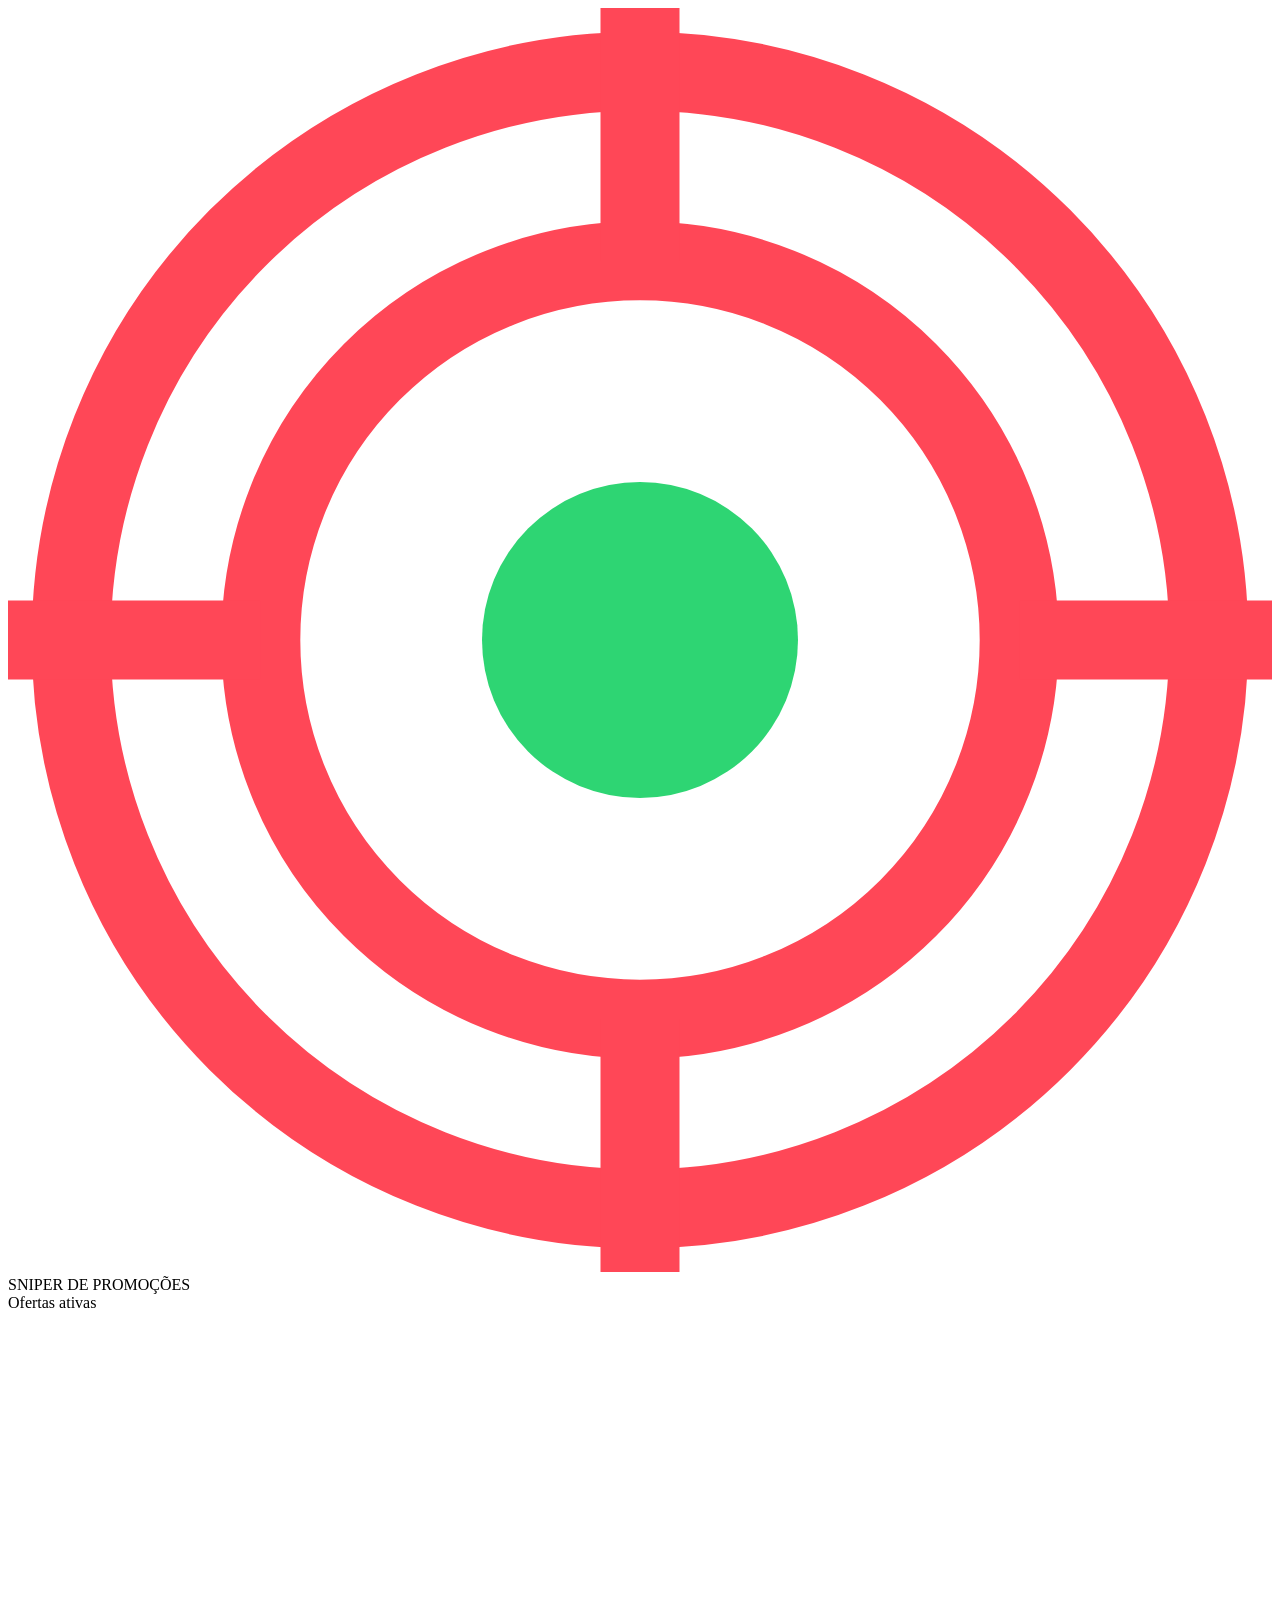
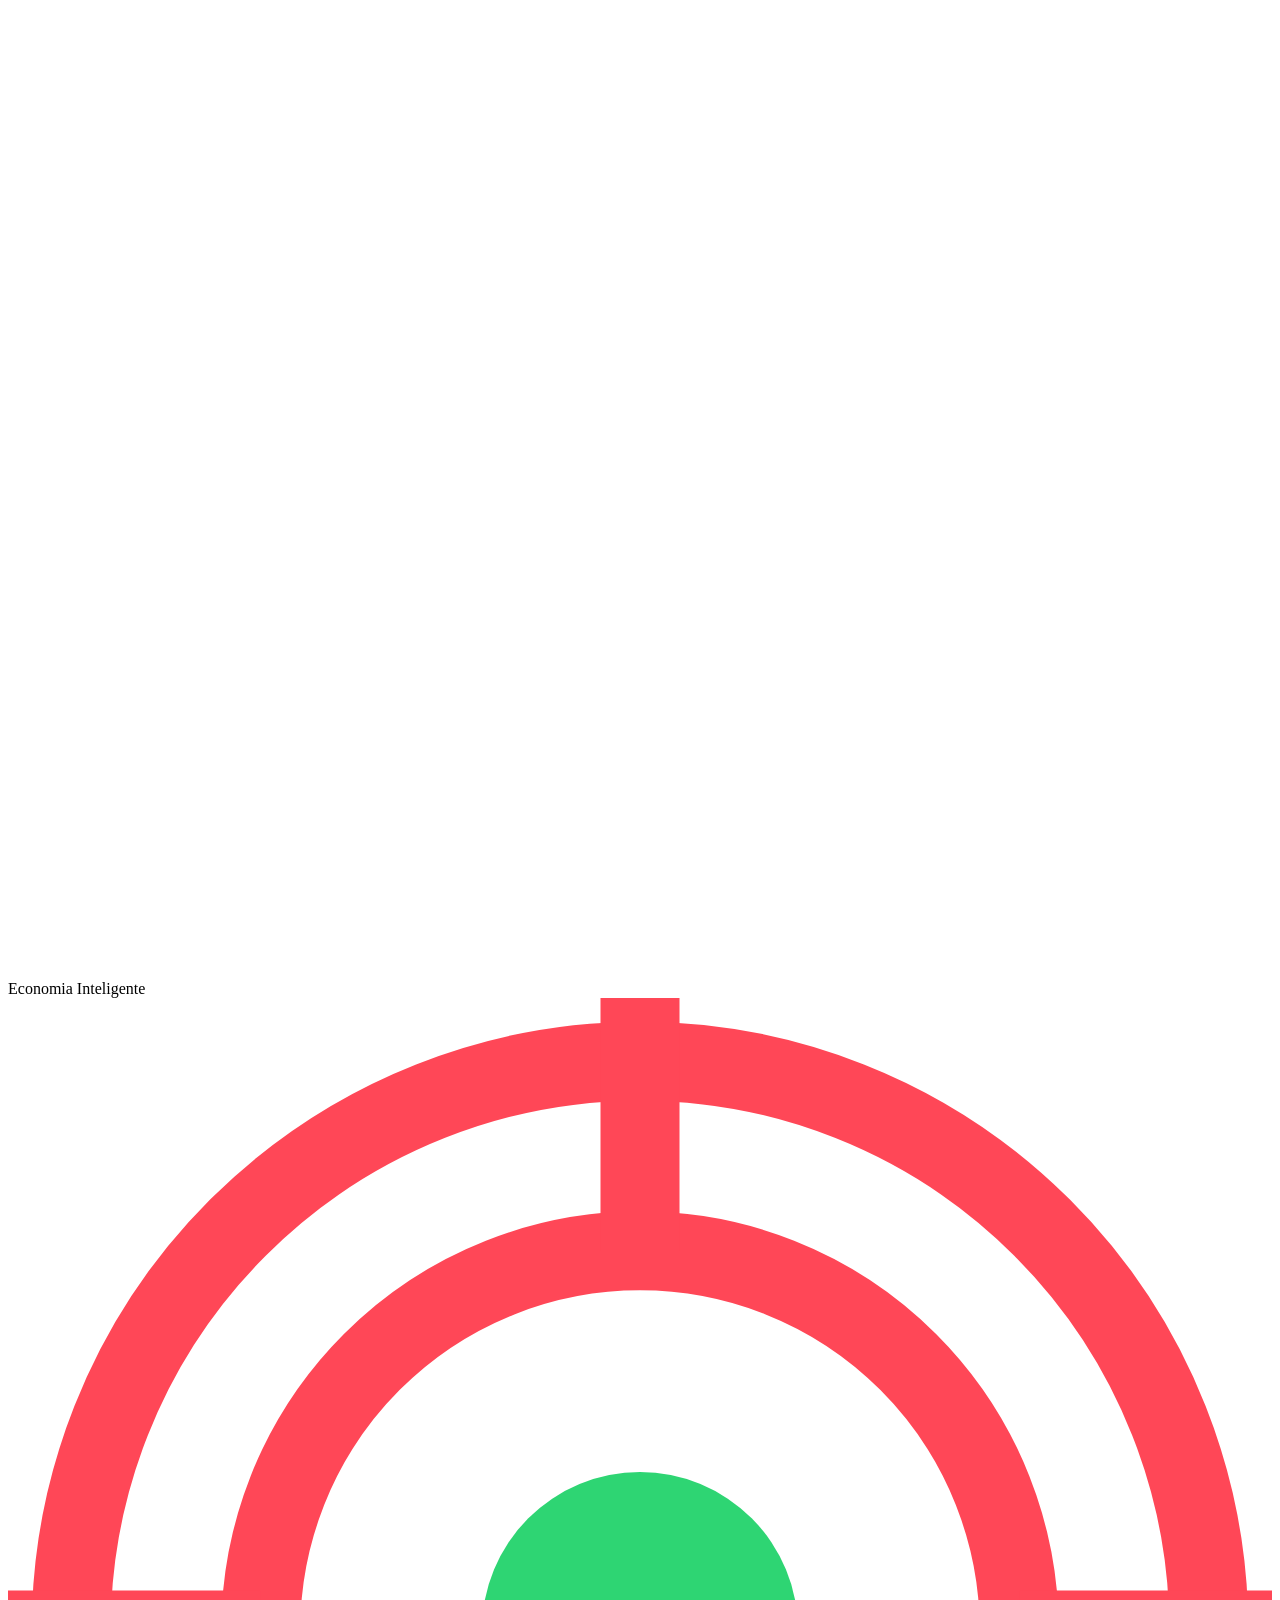
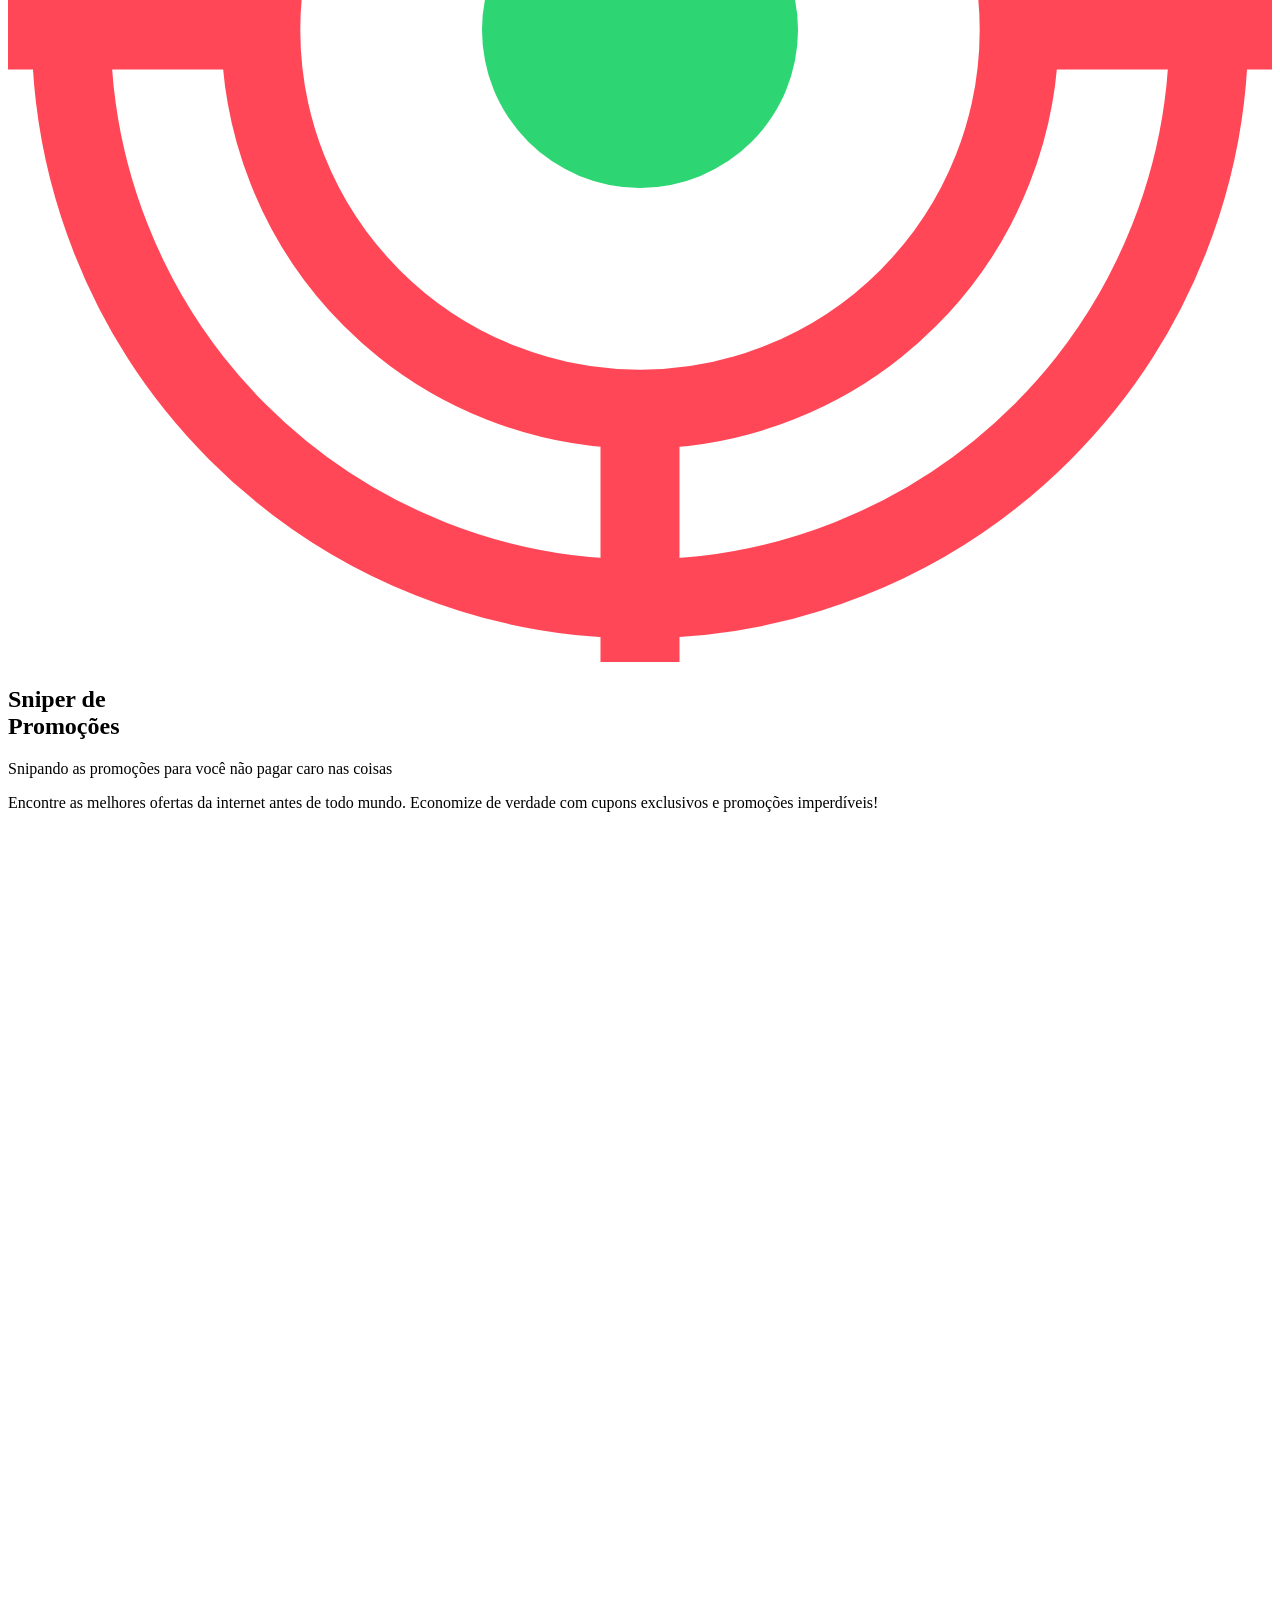
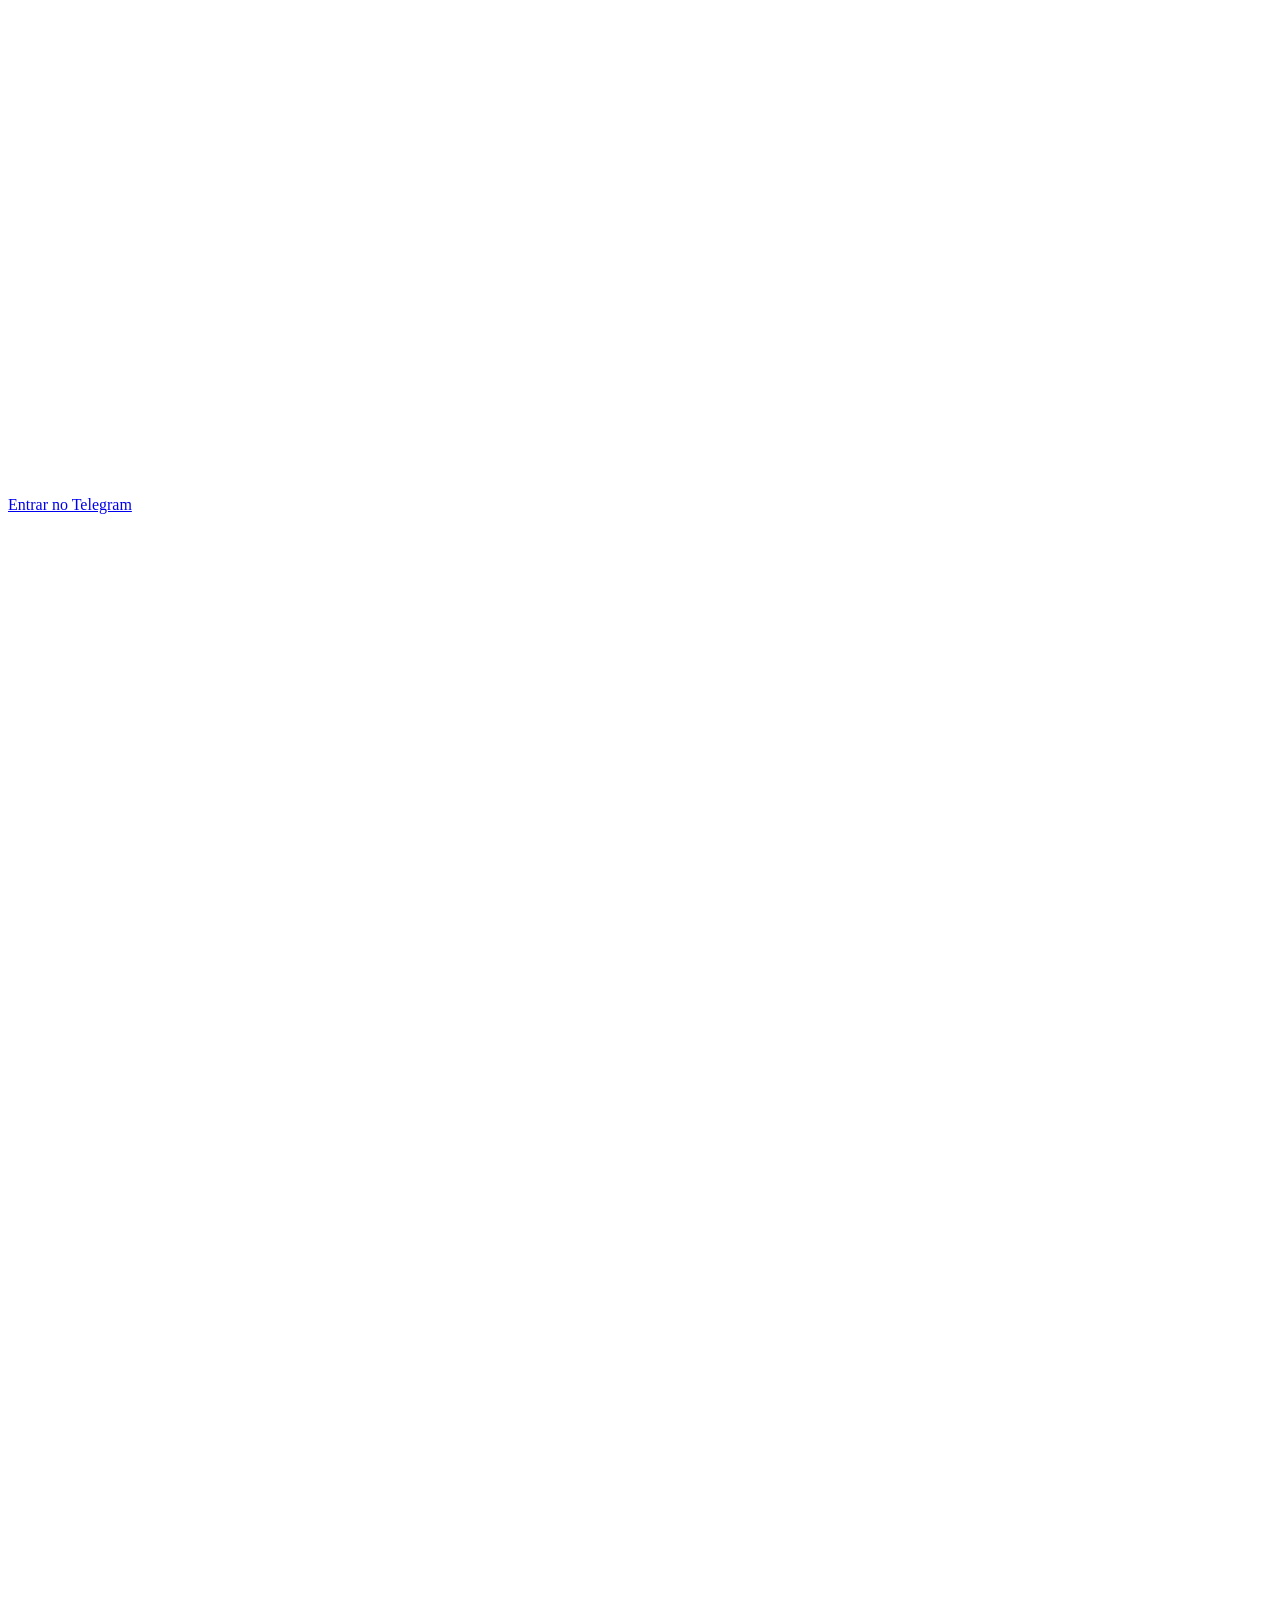
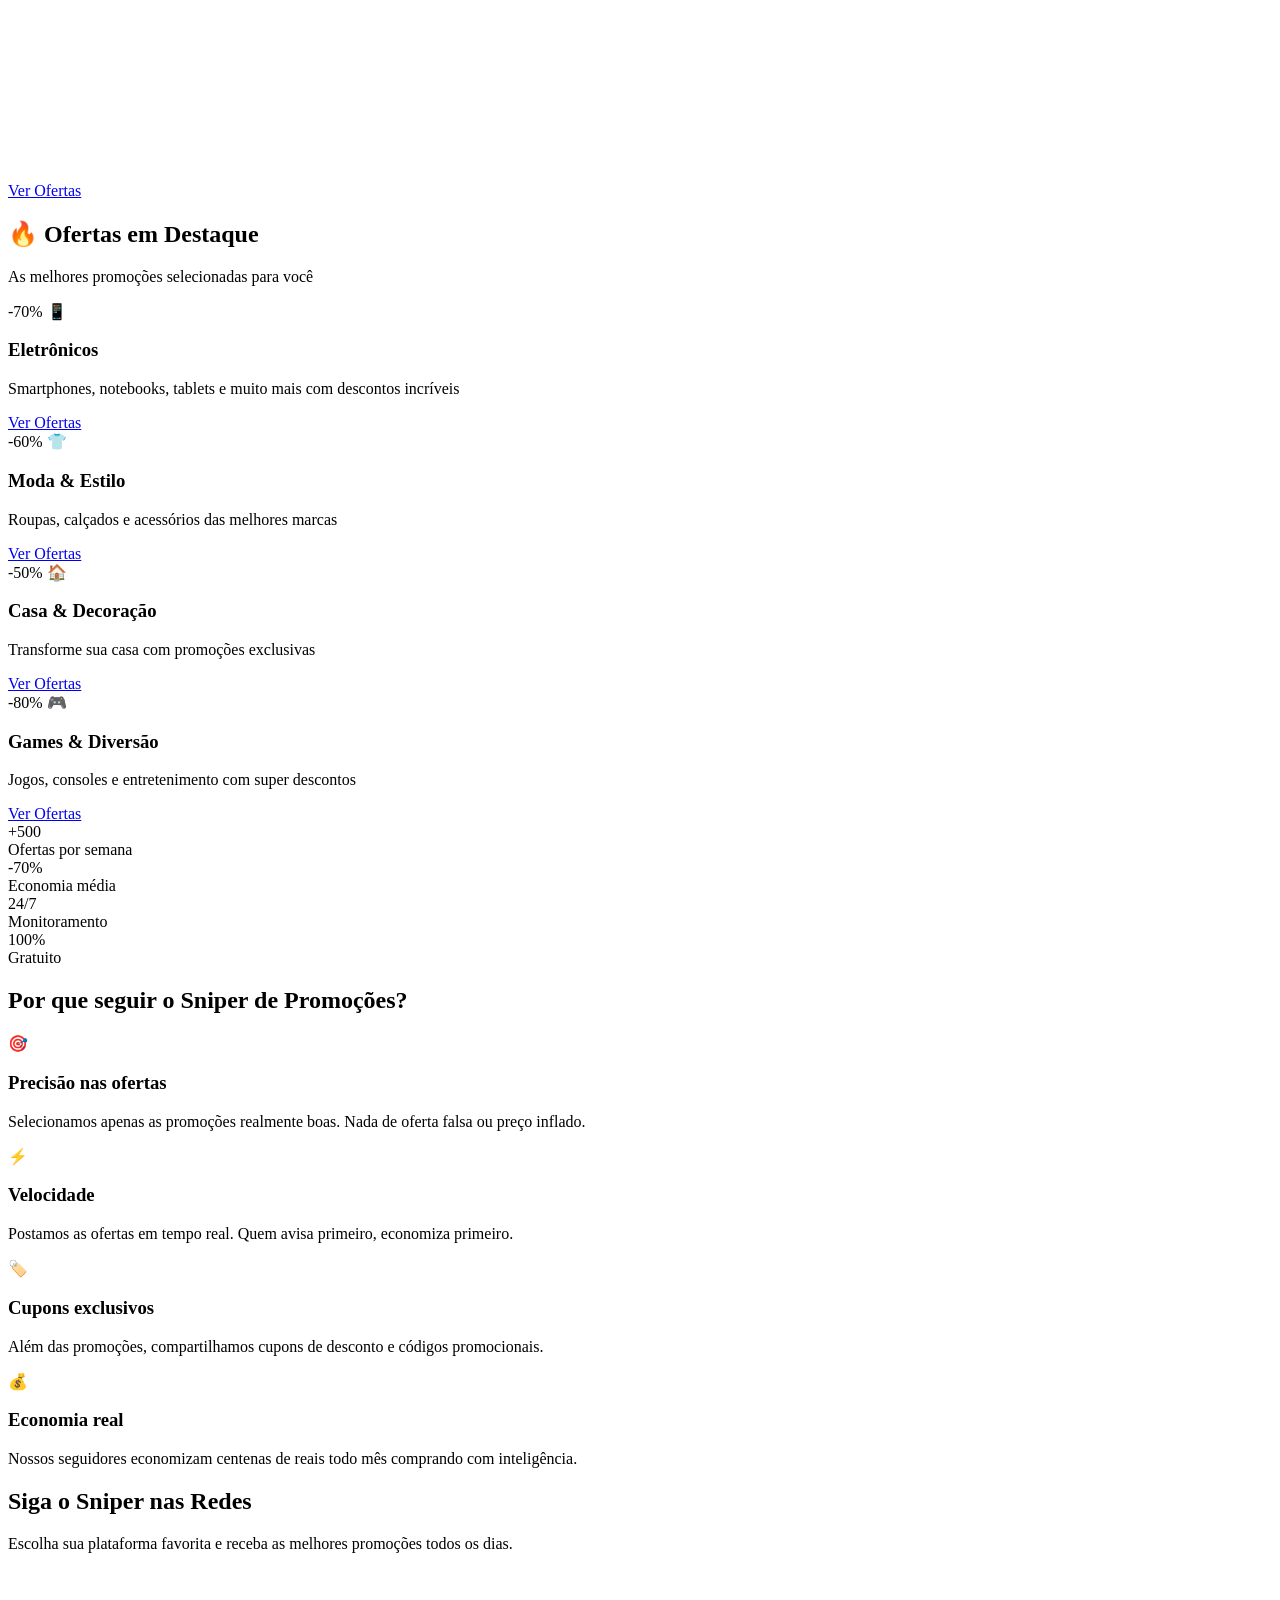
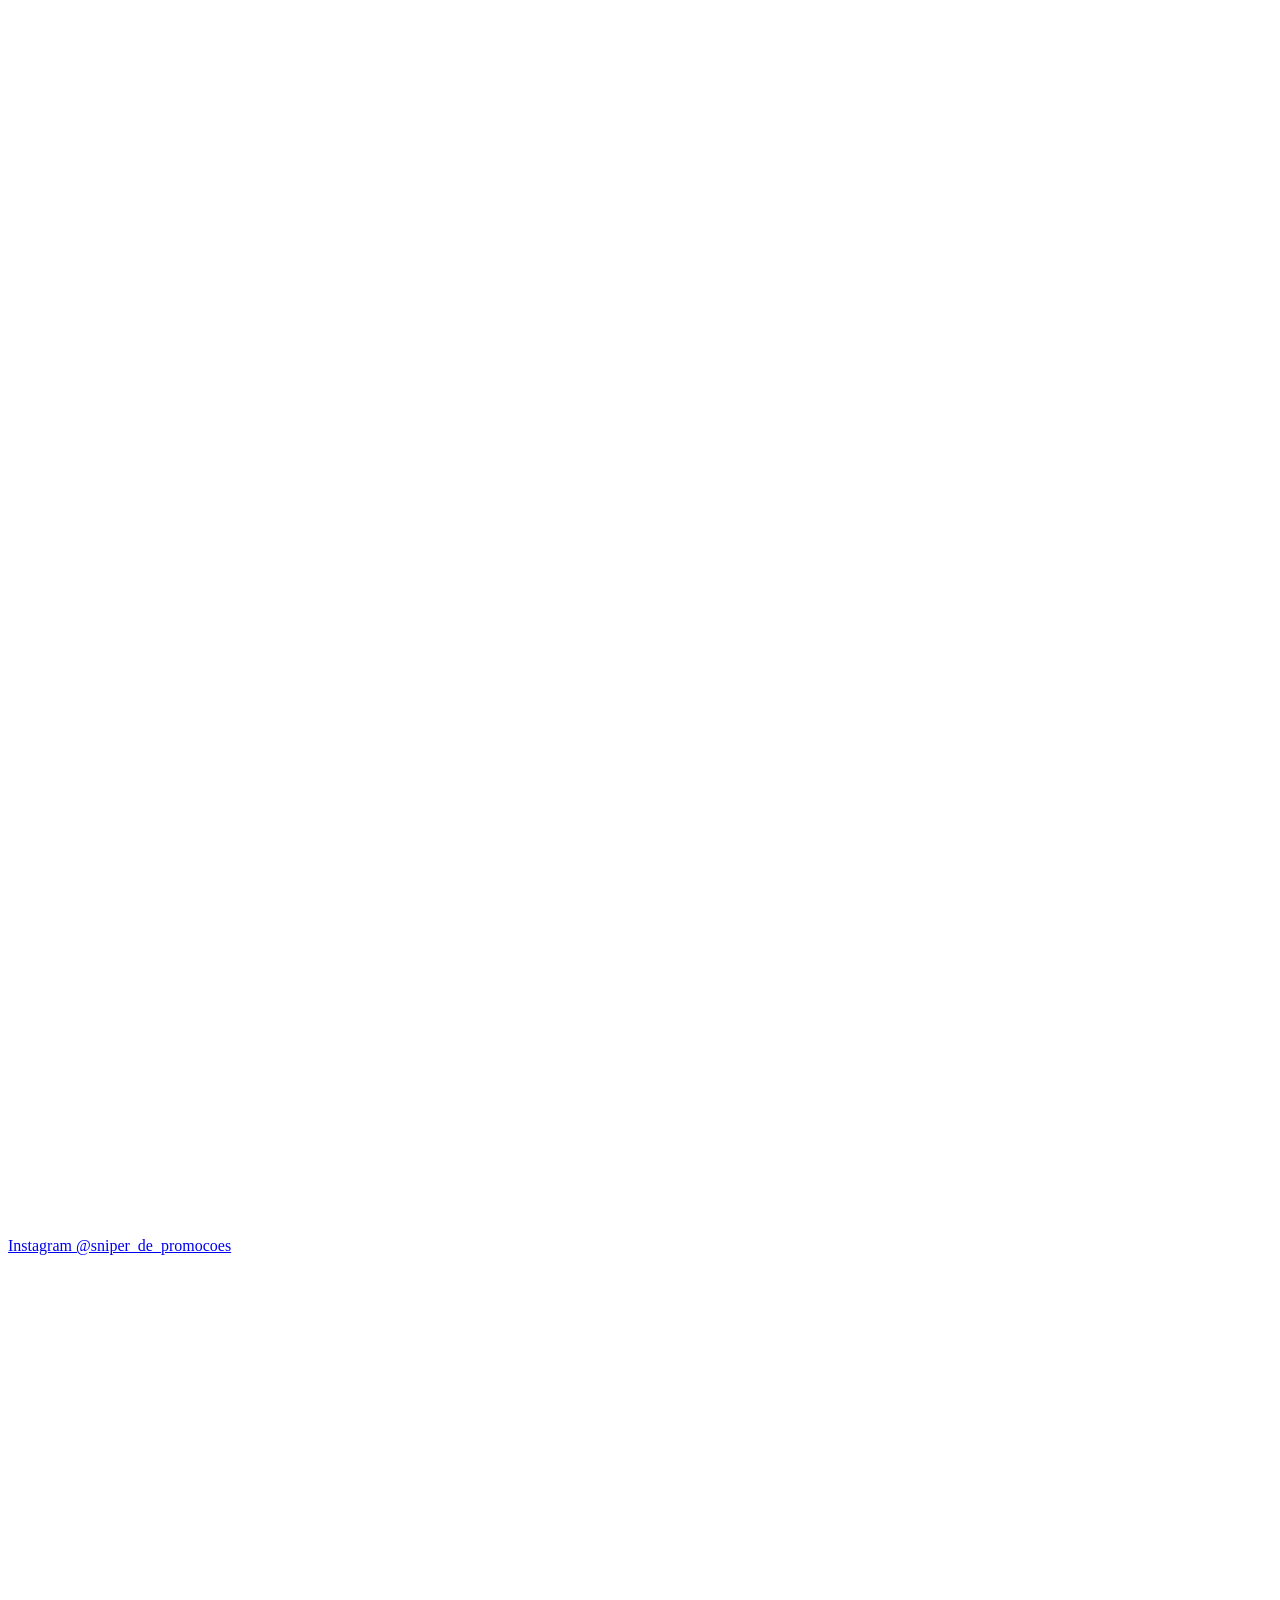
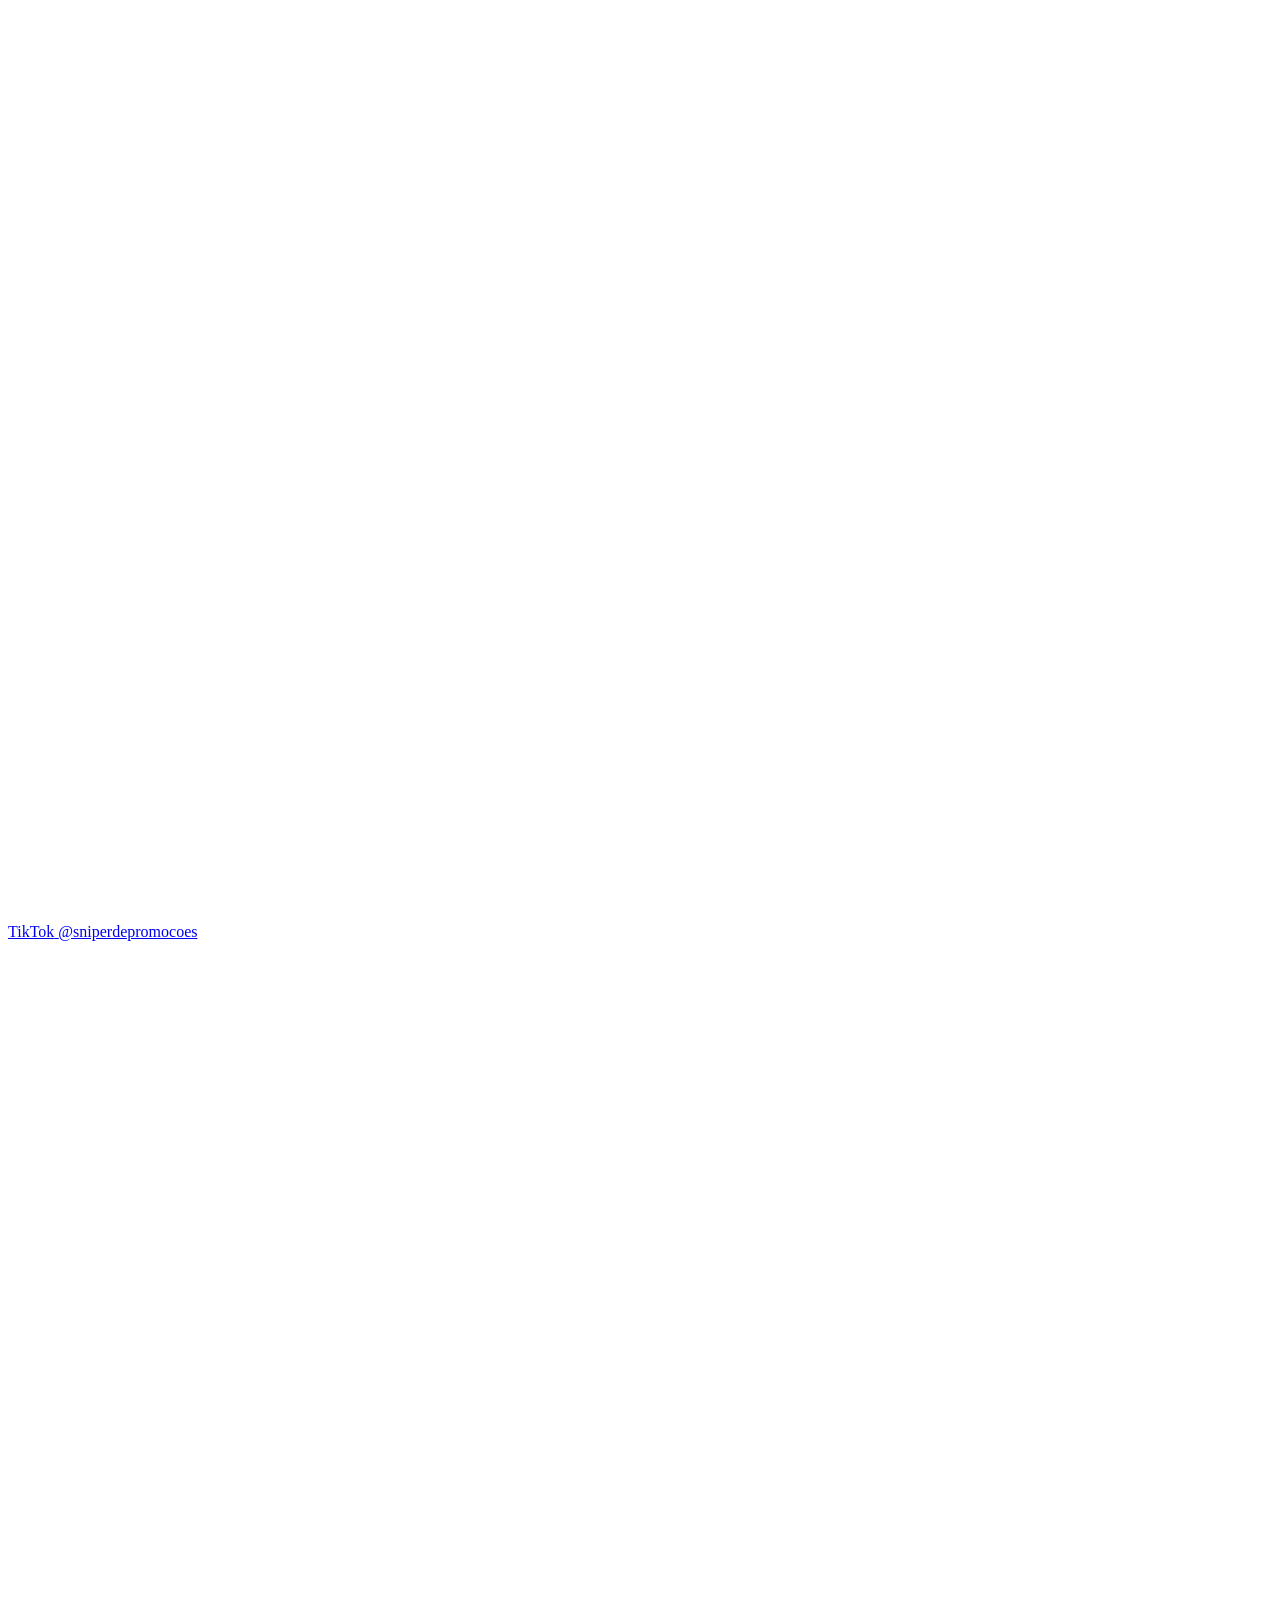
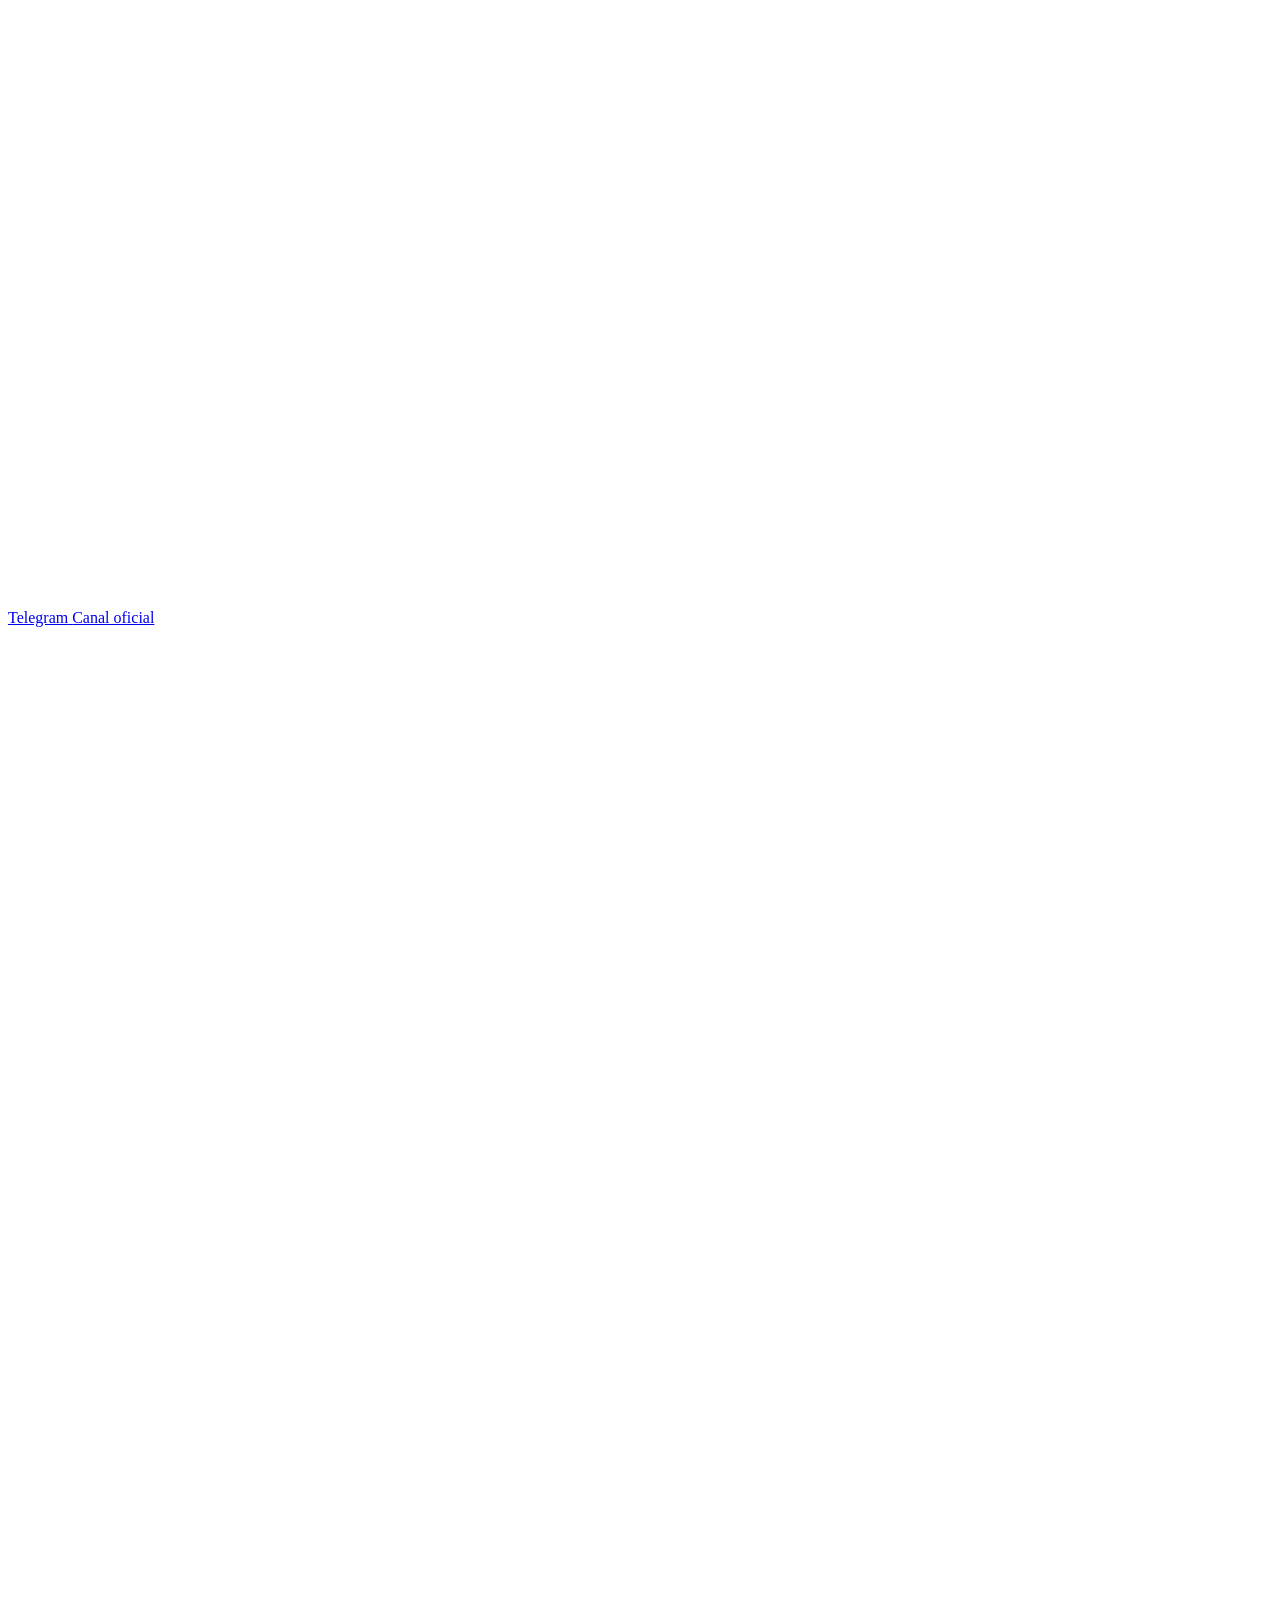
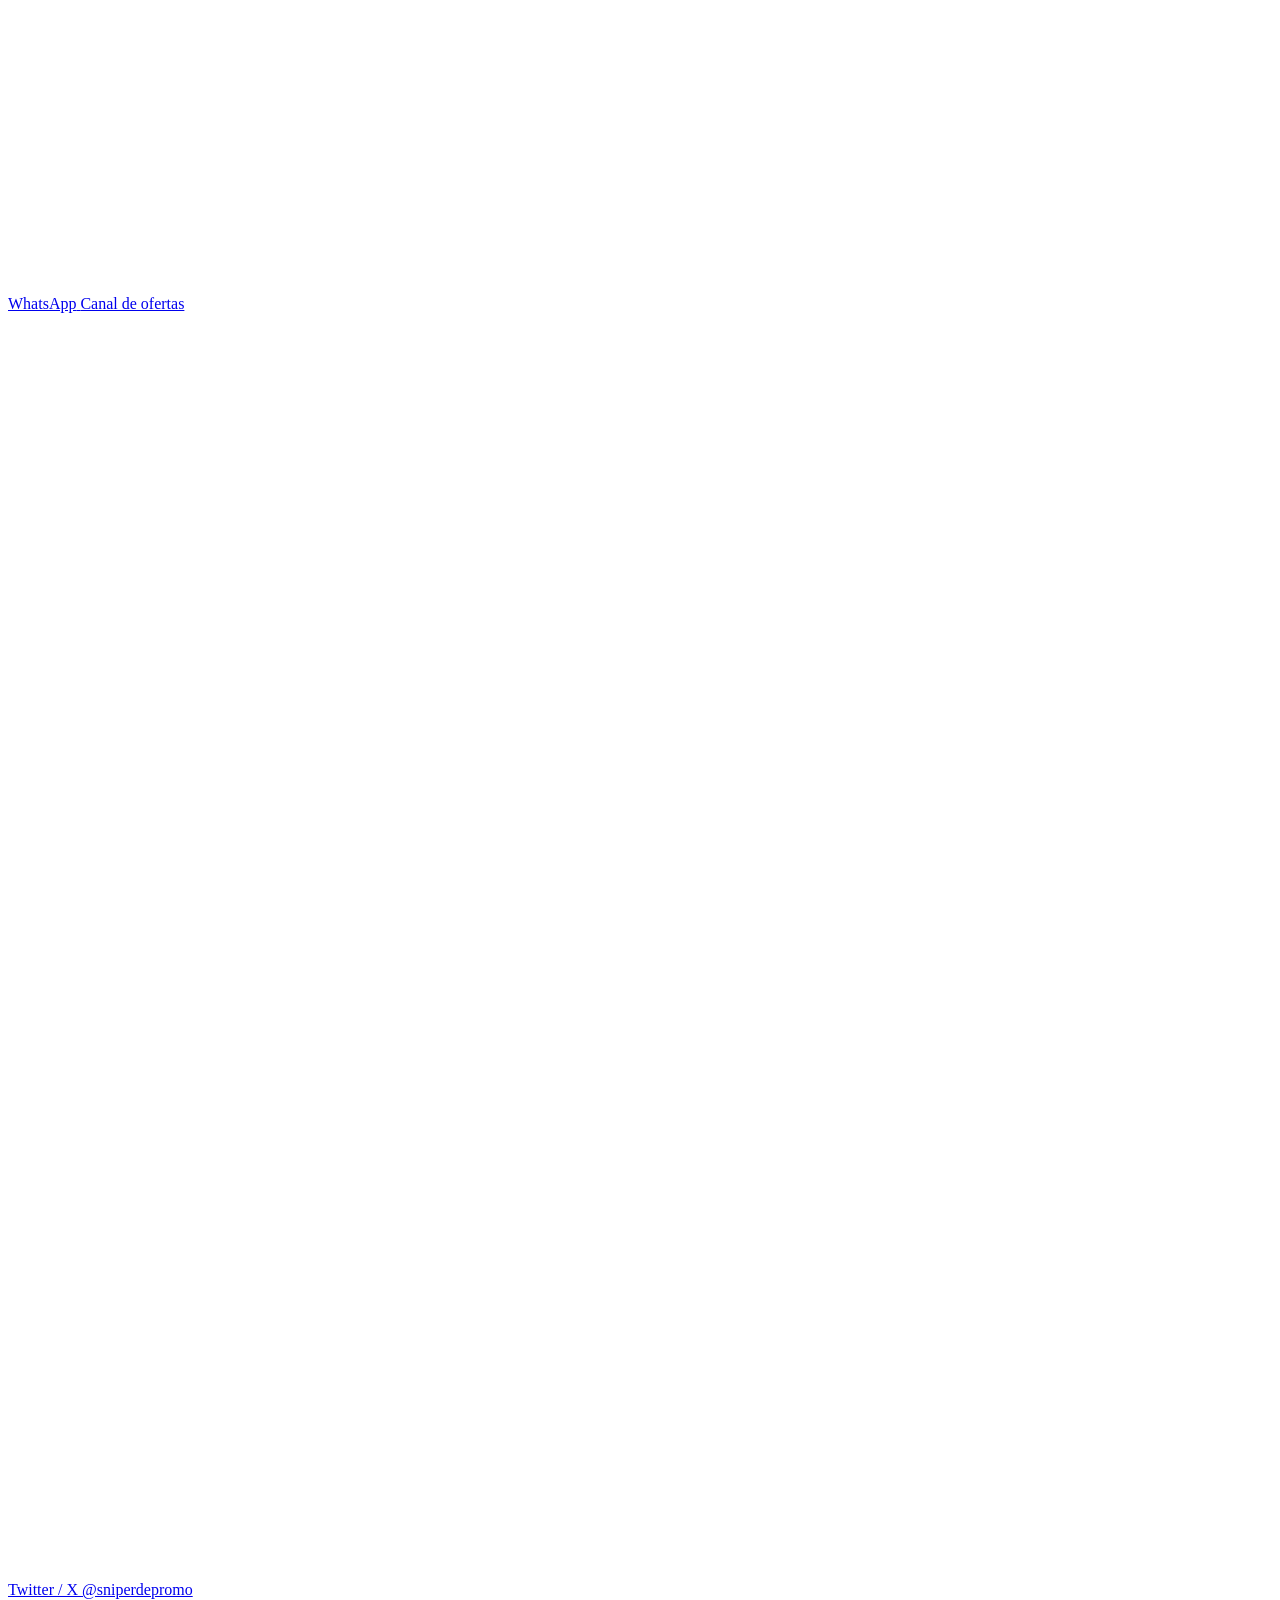
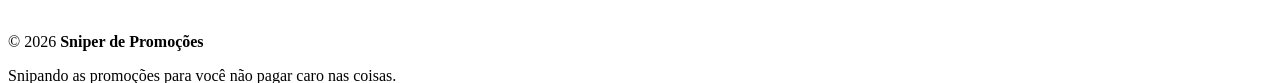
==== commit b8ee6902: "Update index.html" ====
--- a/index.html
+++ b/index.html
@@ -7,622 +7,7 @@
     <meta name="description" content="Snipando as promoções para você não pagar caro nas coisas. As melhores ofertas reunidas em um só lugar.">
     <link rel="preconnect" href="https://fonts.googleapis.com">
     <link href="https://fonts.googleapis.com/css2?family=Poppins:wght@400;500;600;700;800;900&family=Orbitron:wght@700;900&display=swap" rel="stylesheet">
-    <style>
-        * {
-            margin: 0;
-            padding: 0;
-            box-sizing: border-box;
-        }
-
-        :root {
-            --azul-hero: #1e2d3d;
-            --azul-escuro: #0a1628;
-            --azul-card: #111d2e;
-            --verde: #2ed573;
-            --verde-hover: #26c265;
-            --vermelho: #ff4757;
-            --vermelho-hover: #ff3344;
-            --fundo-claro: #f0f2f5;
-            --texto-escuro: #1a1a2e;
-            --texto-claro: #ffffff;
-            --texto-muted: #8899aa;
-            --instagram: #e1306c;
-            --tiktok: #ff0050;
-            --telegram: #0088cc;
-            --whatsapp: #25d366;
-            --twitter: #1da1f2;
-        }
-
-        html {
-            scroll-behavior: smooth;
-        }
-
-        body {
-            font-family: 'Poppins', sans-serif;
-            background: var(--fundo-claro);
-            color: var(--texto-escuro);
-            overflow-x: hidden;
-        }
-
-        .container {
-            max-width: 1200px;
-            margin: 0 auto;
-            padding: 0 20px;
-        }
-
-        /* ==================== HEADER ==================== */
-        header {
-            position: absolute;
-            top: 0;
-            left: 0;
-            right: 0;
-            padding: 25px 0;
-            z-index: 10;
-        }
-
-        .header-inner {
-            display: flex;
-            justify-content: space-between;
-            align-items: center;
-        }
-
-        .logo {
-            display: flex;
-            align-items: center;
-            gap: 10px;
-            font-family: 'Orbitron', sans-serif;
-            font-weight: 900;
-            font-size: 1.1rem;
-            letter-spacing: 1px;
-            color: white;
-        }
-
-        .logo-icon {
-            width: 36px;
-            height: 36px;
-            position: relative;
-        }
-
-        .logo-icon svg {
-            width: 100%;
-            height: 100%;
-        }
-
-        .nav-status {
-            display: flex;
-            align-items: center;
-            gap: 8px;
-            font-size: 0.85rem;
-            color: var(--verde);
-            font-weight: 600;
-        }
-
-        .status-dot {
-            width: 8px;
-            height: 8px;
-            background: var(--verde);
-            border-radius: 50%;
-            box-shadow: 0 0 10px var(--verde);
-            animation: pulse 2s infinite;
-        }
-
-        @keyframes pulse {
-            0%, 100% { opacity: 1; }
-            50% { opacity: 0.4; }
-        }
-
-        /* ==================== HERO ==================== */
-        .hero {
-            background: var(--azul-hero);
-            min-height: 100vh;
-            display: flex;
-            align-items: center;
-            position: relative;
-            overflow: hidden;
-            padding: 100px 0 80px;
-        }
-
-        .hero::before {
-            content: '';
-            position: absolute;
-            top: -200px;
-            right: -200px;
-            width: 500px;
-            height: 500px;
-            background: rgba(255, 71, 87, 0.15);
-            border-radius: 50%;
-            pointer-events: none;
-        }
-
-        .hero::after {
-            content: '';
-            position: absolute;
-            bottom: -150px;
-            left: -150px;
-            width: 400px;
-            height: 400px;
-            background: rgba(46, 213, 115, 0.08);
-            border-radius: 50%;
-            pointer-events: none;
-        }
-
-        .hero-content {
-            position: relative;
-            z-index: 2;
-            max-width: 650px;
-        }
-
-        .badge {
-            display: inline-flex;
-            align-items: center;
-            gap: 8px;
-            background: var(--verde);
-            color: white;
-            padding: 10px 20px;
-            border-radius: 50px;
-            font-size: 0.9rem;
-            font-weight: 600;
-            margin-bottom: 25px;
-        }
-
-        .badge-icon {
-            width: 18px;
-            height: 18px;
-        }
-
-        .hero-title-wrapper {
-            display: flex;
-            align-items: center;
-            gap: 16px;
-            margin-bottom: 20px;
-        }
-
-        .hero-logo {
-            width: 70px;
-            height: 70px;
-            flex-shrink: 0;
-        }
-
-        .hero-logo svg {
-            width: 100%;
-            height: 100%;
-        }
-
-        h1 {
-            font-size: clamp(2.5rem, 6vw, 4.5rem);
-            font-weight: 900;
-            color: white;
-            line-height: 1.05;
-        }
-
-        .slogan {
-            font-size: clamp(1.1rem, 2.5vw, 1.4rem);
-            color: var(--verde);
-            font-weight: 600;
-            margin-bottom: 20px;
-            line-height: 1.4;
-        }
-
-        .hero-description {
-            font-size: 1.05rem;
-            color: #c8d6e5;
-            line-height: 1.7;
-            margin-bottom: 35px;
-            max-width: 520px;
-        }
-
-        .cta-group {
-            display: flex;
-            gap: 15px;
-            flex-wrap: wrap;
-        }
-
-        .btn-primary {
-            padding: 16px 32px;
-            background: #0088cc;
-            color: white;
-            font-weight: 700;
-            font-size: 1rem;
-            border: none;
-            border-radius: 50px;
-            cursor: pointer;
-            text-decoration: none;
-            display: inline-flex;
-            align-items: center;
-            gap: 10px;
-            transition: all 0.3s;
-            font-family: 'Poppins', sans-serif;
-        }
-
-        .btn-primary:hover {
-            background: #0077b5;
-            transform: translateY(-2px);
-            box-shadow: 0 10px 30px rgba(0, 136, 204, 0.4);
-        }
-
-        .btn-primary svg {
-            width: 20px;
-            height: 20px;
-        }
-
-        .btn-secondary {
-            padding: 16px 32px;
-            background: #2ed573;
-            color: white;
-            font-weight: 700;
-            font-size: 1rem;
-            border: none;
-            border-radius: 50px;
-            cursor: pointer;
-            text-decoration: none;
-            display: inline-flex;
-            align-items: center;
-            gap: 10px;
-            transition: all 0.3s;
-            font-family: 'Poppins', sans-serif;
-        }
-
-        .btn-secondary:hover {
-            background: #26c265;
-            transform: translateY(-2px);
-            box-shadow: 0 10px 30px rgba(46, 213, 115, 0.4);
-        }
-
-        .btn-secondary svg {
-            width: 20px;
-            height: 20px;
-        }
-
-        /* ==================== OFERTAS ==================== */
-        .ofertas {
-            background: var(--fundo-claro);
-            padding: 80px 0;
-        }
-
-        .section-header {
-            text-align: center;
-            margin-bottom: 50px;
-        }
-
-        .section-title {
-            font-size: clamp(1.8rem, 4vw, 2.8rem);
-            font-weight: 800;
-            color: var(--texto-escuro);
-            margin-bottom: 12px;
-            display: flex;
-            align-items: center;
-            justify-content: center;
-            gap: 12px;
-        }
-
-        .section-title .fire {
-            font-size: 2.2rem;
-        }
-
-        .section-subtitle {
-            font-size: 1.05rem;
-            color: var(--texto-muted);
-        }
-
-        .ofertas-grid {
-            display: grid;
-            grid-template-columns: repeat(auto-fit, minmax(240px, 1fr));
-            gap: 25px;
-        }
-
-        .oferta-card {
-            background: white;
-            border-radius: 16px;
-            padding: 35px 25px;
-            text-align: center;
-            position: relative;
-            box-shadow: 0 4px 20px rgba(0, 0, 0, 0.06);
-            transition: all 0.3s;
-        }
-
-        .oferta-card:hover {
-            transform: translateY(-5px);
-            box-shadow: 0 10px 40px rgba(0, 0, 0, 0.12);
-        }
-
-        .oferta-badge {
-            position: absolute;
-            top: 15px;
-            right: 15px;
-            background: var(--vermelho);
-            color: white;
-            padding: 6px 14px;
-            border-radius: 50px;
-            font-size: 0.85rem;
-            font-weight: 700;
-        }
-
-        .oferta-icon {
-            font-size: 3.5rem;
-            margin-bottom: 15px;
-            display: block;
-        }
-
-        .oferta-card h3 {
-            font-size: 1.3rem;
-            font-weight: 700;
-            color: var(--texto-escuro);
-            margin-bottom: 10px;
-        }
-
-        .oferta-card p {
-            font-size: 0.95rem;
-            color: var(--texto-muted);
-            line-height: 1.5;
-            margin-bottom: 20px;
-        }
-
-        .btn-oferta {
-            display: inline-block;
-            padding: 12px 28px;
-            background: var(--verde);
-            color: white;
-            text-decoration: none;
-            border-radius: 50px;
-            font-weight: 600;
-            font-size: 0.95rem;
-            transition: all 0.3s;
-        }
-
-        .btn-oferta:hover {
-            background: var(--verde-hover);
-            transform: translateY(-2px);
-            box-shadow: 0 8px 20px rgba(46, 213, 115, 0.35);
-        }
-
-        /* ==================== STATS ==================== */
-        .stats {
-            background: white;
-            padding: 50px 0;
-            border-top: 1px solid #e8ecf0;
-            border-bottom: 1px solid #e8ecf0;
-        }
-
-        .stats-grid {
-            display: grid;
-            grid-template-columns: repeat(auto-fit, minmax(180px, 1fr));
-            gap: 20px;
-            text-align: center;
-        }
-
-        .stat-number {
-            font-family: 'Orbitron', sans-serif;
-            font-size: 2.2rem;
-            font-weight: 900;
-            color: var(--verde);
-        }
-
-        .stat-label {
-            font-size: 0.9rem;
-            color: var(--texto-muted);
-            text-transform: uppercase;
-            letter-spacing: 1px;
-            margin-top: 5px;
-            font-weight: 500;
-        }
-
-        /* ==================== SOBRE ==================== */
-        .sobre {
-            background: var(--fundo-claro);
-            padding: 80px 0;
-        }
-
-        .features {
-            display: grid;
-            grid-template-columns: repeat(auto-fit, minmax(250px, 1fr));
-            gap: 25px;
-            margin-top: 40px;
-        }
-
-        .feature {
-            background: white;
-            border-radius: 16px;
-            padding: 30px 25px;
-            text-align: left;
-            transition: all 0.3s;
-            box-shadow: 0 4px 20px rgba(0, 0, 0, 0.05);
-        }
-
-        .feature:hover {
-            transform: translateY(-5px);
-            box-shadow: 0 10px 30px rgba(0, 0, 0, 0.1);
-        }
-
-        .feature-icon {
-            font-size: 2.5rem;
-            margin-bottom: 15px;
-        }
-
-        .feature h3 {
-            color: var(--texto-escuro);
-            font-size: 1.2rem;
-            margin-bottom: 10px;
-            font-weight: 700;
-        }
-
-        .feature p {
-            color: var(--texto-muted);
-            font-size: 0.95rem;
-            line-height: 1.6;
-        }
-
-        /* ==================== REDES SOCIAIS ==================== */
-        .redes {
-            background: var(--azul-escuro);
-            padding: 80px 0 60px;
-            position: relative;
-            overflow: hidden;
-        }
-
-        .redes::before {
-            content: '';
-            position: absolute;
-            top: 0;
-            left: 0;
-            width: 100%;
-            height: 100%;
-            background-image:
-                linear-gradient(rgba(46, 213, 115, 0.04) 1px, transparent 1px),
-                linear-gradient(90deg, rgba(46, 213, 115, 0.04) 1px, transparent 1px);
-            background-size: 40px 40px;
-            pointer-events: none;
-        }
-
-        .redes::after {
-            content: '';
-            position: absolute;
-            top: 50%;
-            left: 50%;
-            transform: translate(-50%, -50%);
-            width: 700px;
-            height: 700px;
-            border: 1px solid rgba(255, 71, 87, 0.08);
-            border-radius: 50%;
-            pointer-events: none;
-        }
-
-        .redes .section-title {
-            color: white;
-            font-family: 'Orbitron', sans-serif;
-            text-transform: uppercase;
-            letter-spacing: 2px;
-        }
-
-        .redes .section-title .red {
-            color: var(--vermelho);
-            text-shadow: 0 0 20px rgba(255, 71, 87, 0.5);
-        }
-
-        .redes .section-title .green {
-            color: var(--verde);
-            text-shadow: 0 0 20px rgba(46, 213, 115, 0.5);
-        }
-
-        .redes .section-subtitle {
-            color: #a8c4e6;
-        }
-
-        .social-grid {
-            display: grid;
-            grid-template-columns: repeat(auto-fit, minmax(280px, 1fr));
-            gap: 20px;
-            max-width: 950px;
-            margin: 40px auto 0;
-            position: relative;
-            z-index: 2;
-        }
-
-        .social-btn {
-            display: flex;
-            align-items: center;
-            gap: 15px;
-            padding: 22px 25px;
-            background: var(--azul-card);
-            border: 2px solid;
-            border-radius: 12px;
-            text-decoration: none;
-            color: white;
-            transition: all 0.3s;
-            position: relative;
-            overflow: hidden;
-        }
-
-        .social-btn::before {
-            content: '';
-            position: absolute;
-            top: 0;
-            left: -100%;
-            width: 100%;
-            height: 100%;
-            background: linear-gradient(90deg, transparent, rgba(255, 255, 255, 0.05), transparent);
-            transition: left 0.5s;
-        }
-
-        .social-btn:hover::before {
-            left: 100%;
-        }
-
-        .social-btn.instagram { border-color: var(--instagram); }
-        .social-btn.instagram:hover { background: var(--instagram); box-shadow: 0 0 30px rgba(225, 48, 108, 0.5); }
-
-        .social-btn.tiktok { border-color: var(--tiktok); }
-        .social-btn.tiktok:hover { background: var(--tiktok); box-shadow: 0 0 30px rgba(255, 0, 80, 0.5); }
-
-        .social-btn.telegram { border-color: var(--telegram); }
-        .social-btn.telegram:hover { background: var(--telegram); box-shadow: 0 0 30px rgba(0, 136, 204, 0.5); }
-
-        .social-btn.whatsapp { border-color: var(--whatsapp); }
-        .social-btn.whatsapp:hover { background: var(--whatsapp); box-shadow: 0 0 30px rgba(37, 211, 102, 0.5); }
-
-        .social-btn.twitter { border-color: var(--twitter); }
-        .social-btn.twitter:hover { background: var(--twitter); box-shadow: 0 0 30px rgba(29, 161, 242, 0.5); }
-
-        .social-logo {
-            width: 32px;
-            height: 32px;
-            flex-shrink: 0;
-        }
-
-        .social-info {
-            display: flex;
-            flex-direction: column;
-        }
-
-        .social-name {
-            font-weight: 700;
-            font-size: 1.05rem;
-        }
-
-        .social-handle {
-            font-size: 0.85rem;
-            color: #a8c4e6;
-            font-weight: 400;
-            margin-top: 2px;
-        }
-
-        .social-btn:hover .social-handle {
-            color: rgba(255, 255, 255, 0.85);
-        }
-
-        /* ==================== FOOTER ==================== */
-        footer {
-            background: var(--azul-escuro);
-            text-align: center;
-            padding: 30px 20px 40px;
-            border-top: 1px solid rgba(255, 71, 87, 0.2);
-            color: #a8c4e6;
-            font-size: 0.9rem;
-            position: relative;
-            z-index: 2;
-        }
-
-        footer strong {
-            color: white;
-        }
-
-        footer p:last-child {
-            margin-top: 8px;
-            font-size: 0.85rem;
-            color: #7a8fa6;
-        }
-
-        /* ==================== RESPONSIVO ==================== */
-        @media (max-width: 600px) {
-            header { padding: 20px 0; }
-            .logo { font-size: 0.95rem; }
-            .hero { padding: 90px 0 60px; min-height: auto; }
-            .hero-title-wrapper { gap: 10px; }
-            .hero-logo { width: 50px; height: 50px; }
-            .cta-group { flex-direction: column; }
-            .btn-primary, .btn-secondary { width: 100%; justify-content: center; }
-            .social-grid { grid-template-columns: 1fr; }
-        }
-    </style>
+    <link rel="stylesheet" href="style.css">
 </head>
 <body>
 
--- a/style.css
+++ b/style.css
@@ -0,0 +1,400 @@
+/* ==================== RESPONSIVO - TABLET ==================== */
+@media (max-width: 768px) {
+    .container {
+        padding: 0 15px;
+    }
+
+    /* Header */
+    header {
+        padding: 15px 0;
+    }
+
+    .logo {
+        font-size: 0.9rem;
+    }
+
+    .logo-icon {
+        width: 30px;
+        height: 30px;
+    }
+
+    /* Hero */
+    .hero {
+        padding: 80px 0 50px;
+        min-height: auto;
+    }
+
+    .hero-title-wrapper {
+        gap: 12px;
+    }
+
+    .hero-logo {
+        width: 55px;
+        height: 55px;
+    }
+
+    h1 {
+        font-size: 2.2rem;
+    }
+
+    .slogan {
+        font-size: 1rem;
+    }
+
+    .hero-description {
+        font-size: 0.95rem;
+    }
+
+    /* Ofertas */
+    .ofertas {
+        padding: 60px 0;
+    }
+
+    .section-title {
+        font-size: 1.6rem;
+    }
+
+    .ofertas-grid {
+        grid-template-columns: repeat(2, 1fr);
+        gap: 15px;
+    }
+
+    .oferta-card {
+        padding: 25px 15px;
+    }
+
+    .oferta-icon {
+        font-size: 2.8rem;
+    }
+
+    .oferta-card h3 {
+        font-size: 1.1rem;
+    }
+
+    .oferta-card p {
+        font-size: 0.85rem;
+    }
+
+    /* Stats */
+    .stats {
+        padding: 40px 0;
+    }
+
+    .stats-grid {
+        grid-template-columns: repeat(2, 1fr);
+        gap: 25px;
+    }
+
+    .stat-number {
+        font-size: 1.8rem;
+    }
+
+    /* Features */
+    .sobre {
+        padding: 60px 0;
+    }
+
+    .features {
+        grid-template-columns: repeat(2, 1fr);
+        gap: 15px;
+    }
+
+    .feature {
+        padding: 20px;
+    }
+
+    /* Redes Sociais */
+    .redes {
+        padding: 60px 0 40px;
+    }
+
+    .social-grid {
+        grid-template-columns: repeat(2, 1fr);
+        gap: 15px;
+    }
+
+    .social-btn {
+        padding: 18px 15px;
+    }
+
+    .social-logo {
+        width: 28px;
+        height: 28px;
+    }
+
+    .social-name {
+        font-size: 0.95rem;
+    }
+
+    .social-handle {
+        font-size: 0.75rem;
+    }
+}
+
+/* ==================== RESPONSIVO - MOBILE ==================== */
+@media (max-width: 480px) {
+    .container {
+        padding: 0 12px;
+    }
+
+    /* Header */
+    header {
+        padding: 12px 0;
+    }
+
+    .header-inner {
+        flex-direction: column;
+        gap: 10px;
+    }
+
+    .logo {
+        font-size: 0.85rem;
+    }
+
+    .logo-icon {
+        width: 28px;
+        height: 28px;
+    }
+
+    .nav-status {
+        font-size: 0.75rem;
+    }
+
+    /* Hero */
+    .hero {
+        padding: 70px 0 40px;
+    }
+
+    .badge {
+        padding: 8px 16px;
+        font-size: 0.8rem;
+    }
+
+    .hero-title-wrapper {
+        flex-direction: column;
+        text-align: center;
+        gap: 10px;
+    }
+
+    .hero-logo {
+        width: 50px;
+        height: 50px;
+    }
+
+    h1 {
+        font-size: 1.8rem;
+        line-height: 1.1;
+    }
+
+    .slogan {
+        font-size: 0.9rem;
+        text-align: center;
+    }
+
+    .hero-description {
+        font-size: 0.9rem;
+        text-align: center;
+    }
+
+    .cta-group {
+        flex-direction: column;
+        gap: 12px;
+    }
+
+    .btn-primary,
+    .btn-secondary {
+        width: 100%;
+        justify-content: center;
+        padding: 14px 24px;
+        font-size: 0.95rem;
+    }
+
+    /* Ofertas */
+    .ofertas {
+        padding: 50px 0;
+    }
+
+    .section-header {
+        margin-bottom: 30px;
+    }
+
+    .section-title {
+        font-size: 1.4rem;
+    }
+
+    .section-title .fire {
+        font-size: 1.8rem;
+    }
+
+    .section-subtitle {
+        font-size: 0.9rem;
+    }
+
+    .ofertas-grid {
+        grid-template-columns: 1fr;
+        gap: 12px;
+    }
+
+    .oferta-card {
+        padding: 20px 15px;
+    }
+
+    .oferta-badge {
+        top: 10px;
+        right: 10px;
+        padding: 5px 10px;
+        font-size: 0.75rem;
+    }
+
+    .oferta-icon {
+        font-size: 2.5rem;
+        margin-bottom: 12px;
+    }
+
+    .oferta-card h3 {
+        font-size: 1rem;
+    }
+
+    .oferta-card p {
+        font-size: 0.8rem;
+        margin-bottom: 15px;
+    }
+
+    .btn-oferta {
+        padding: 10px 24px;
+        font-size: 0.9rem;
+    }
+
+    /* Stats */
+    .stats {
+        padding: 30px 0;
+    }
+
+    .stats-grid {
+        grid-template-columns: repeat(2, 1fr);
+        gap: 20px;
+    }
+
+    .stat-number {
+        font-size: 1.5rem;
+    }
+
+    .stat-label {
+        font-size: 0.75rem;
+    }
+
+    /* Features */
+    .sobre {
+        padding: 50px 0;
+    }
+
+    .features {
+        grid-template-columns: 1fr;
+        gap: 12px;
+    }
+
+    .feature {
+        padding: 18px;
+    }
+
+    .feature-icon {
+        font-size: 2rem;
+    }
+
+    .feature h3 {
+        font-size: 1.05rem;
+    }
+
+    .feature p {
+        font-size: 0.85rem;
+    }
+
+    /* Redes Sociais */
+    .redes {
+        padding: 50px 0 30px;
+    }
+
+    .redes .section-title {
+        font-size: 1.3rem;
+    }
+
+    .social-grid {
+        grid-template-columns: 1fr;
+        gap: 12px;
+    }
+
+    .social-btn {
+        padding: 15px 12px;
+    }
+
+    .social-logo {
+        width: 24px;
+        height: 24px;
+    }
+
+    .social-name {
+        font-size: 0.9rem;
+    }
+
+    .social-handle {
+        font-size: 0.7rem;
+    }
+
+    /* Footer */
+    footer {
+        padding: 20px 15px 30px;
+        font-size: 0.8rem;
+    }
+
+    footer p:last-child {
+        font-size: 0.75rem;
+    }
+}
+
+/* ==================== RESPONSIVO - MOBILE PEQUENO ==================== */
+@media (max-width: 360px) {
+    h1 {
+        font-size: 1.6rem;
+    }
+
+    .hero-logo {
+        width: 45px;
+        height: 45px;
+    }
+
+    .oferta-card {
+        padding: 18px 12px;
+    }
+
+    .oferta-icon {
+        font-size: 2.2rem;
+    }
+
+    .social-btn {
+        padding: 12px 10px;
+    }
+}
+
+/* ==================== RESPONSIVO - DESKTOP GRANDE ==================== */
+@media (min-width: 1400px) {
+    .container {
+        max-width: 1300px;
+    }
+
+    h1 {
+        font-size: 5rem;
+    }
+
+    .hero-logo {
+        width: 80px;
+        height: 80px;
+    }
+
+    .ofertas-grid {
+        grid-template-columns: repeat(4, 1fr);
+    }
+
+    .social-grid {
+        grid-template-columns: repeat(3, 1fr);
+    }
+}
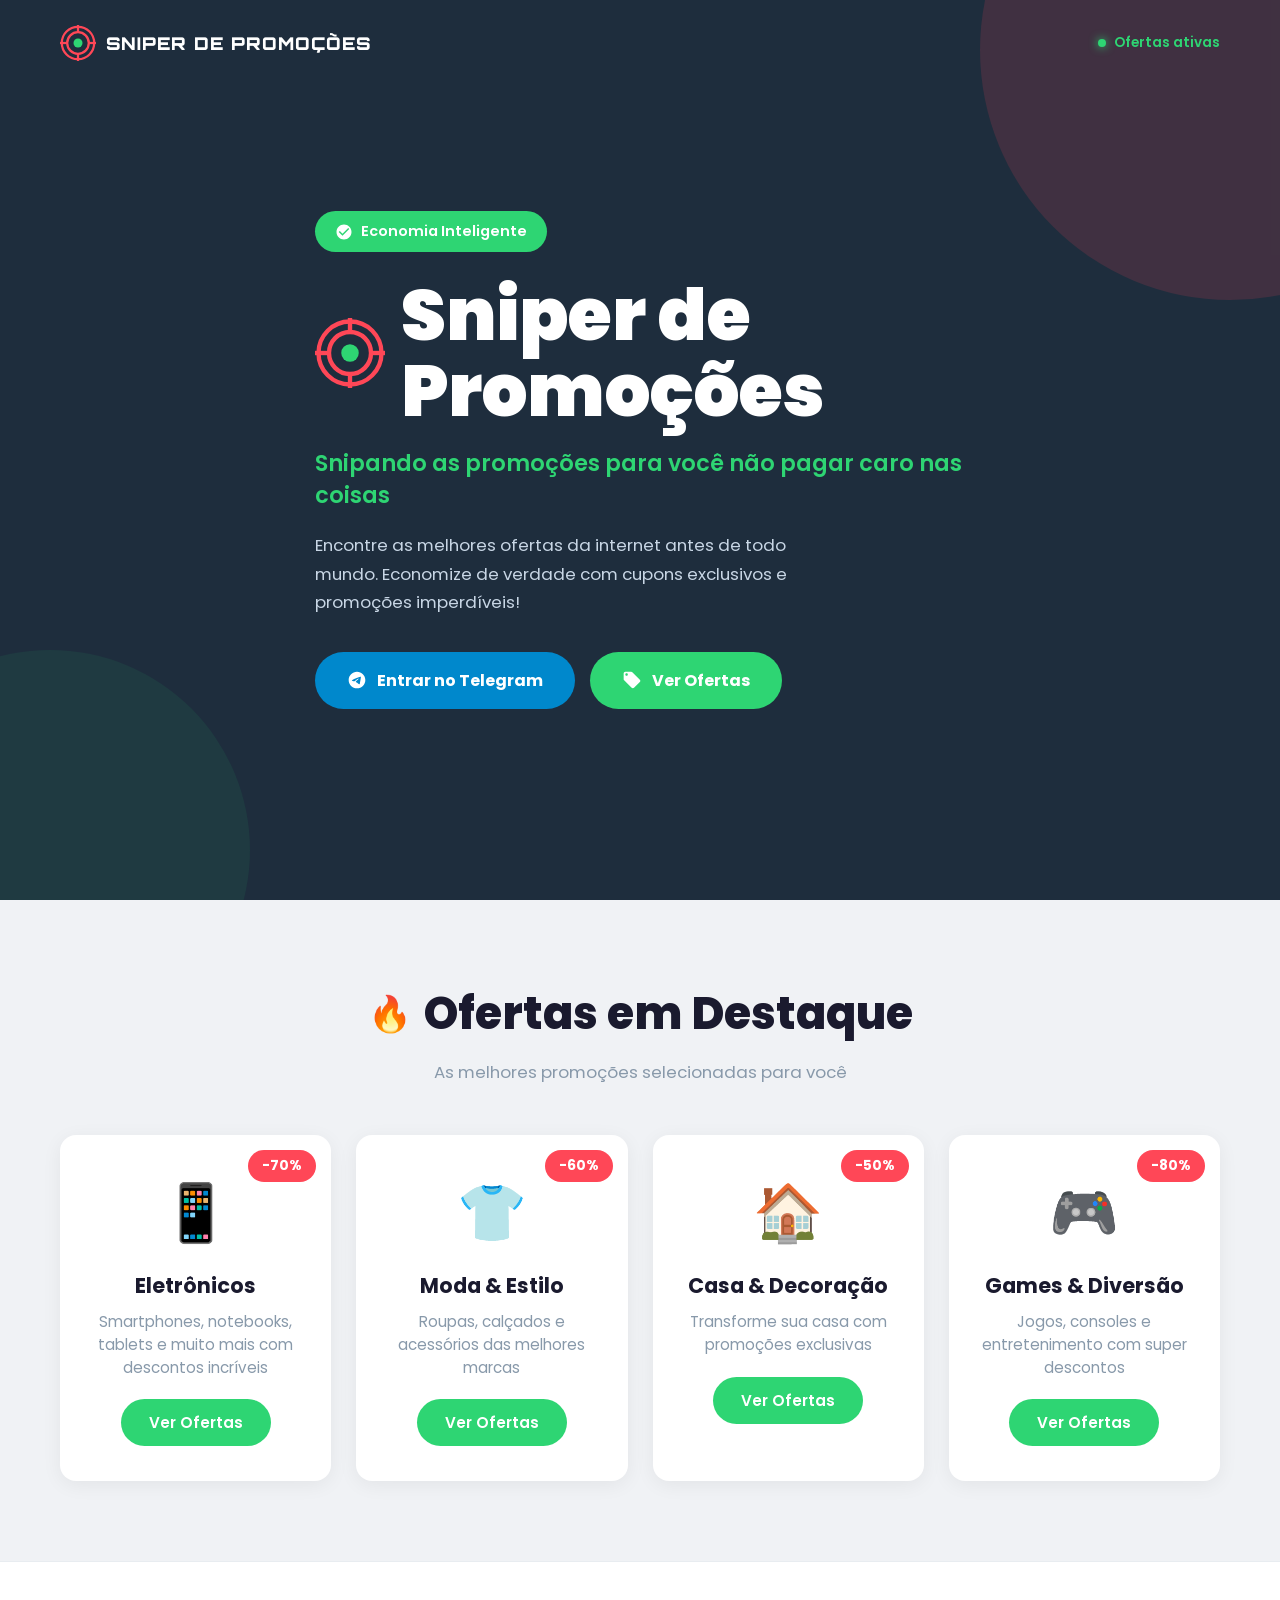
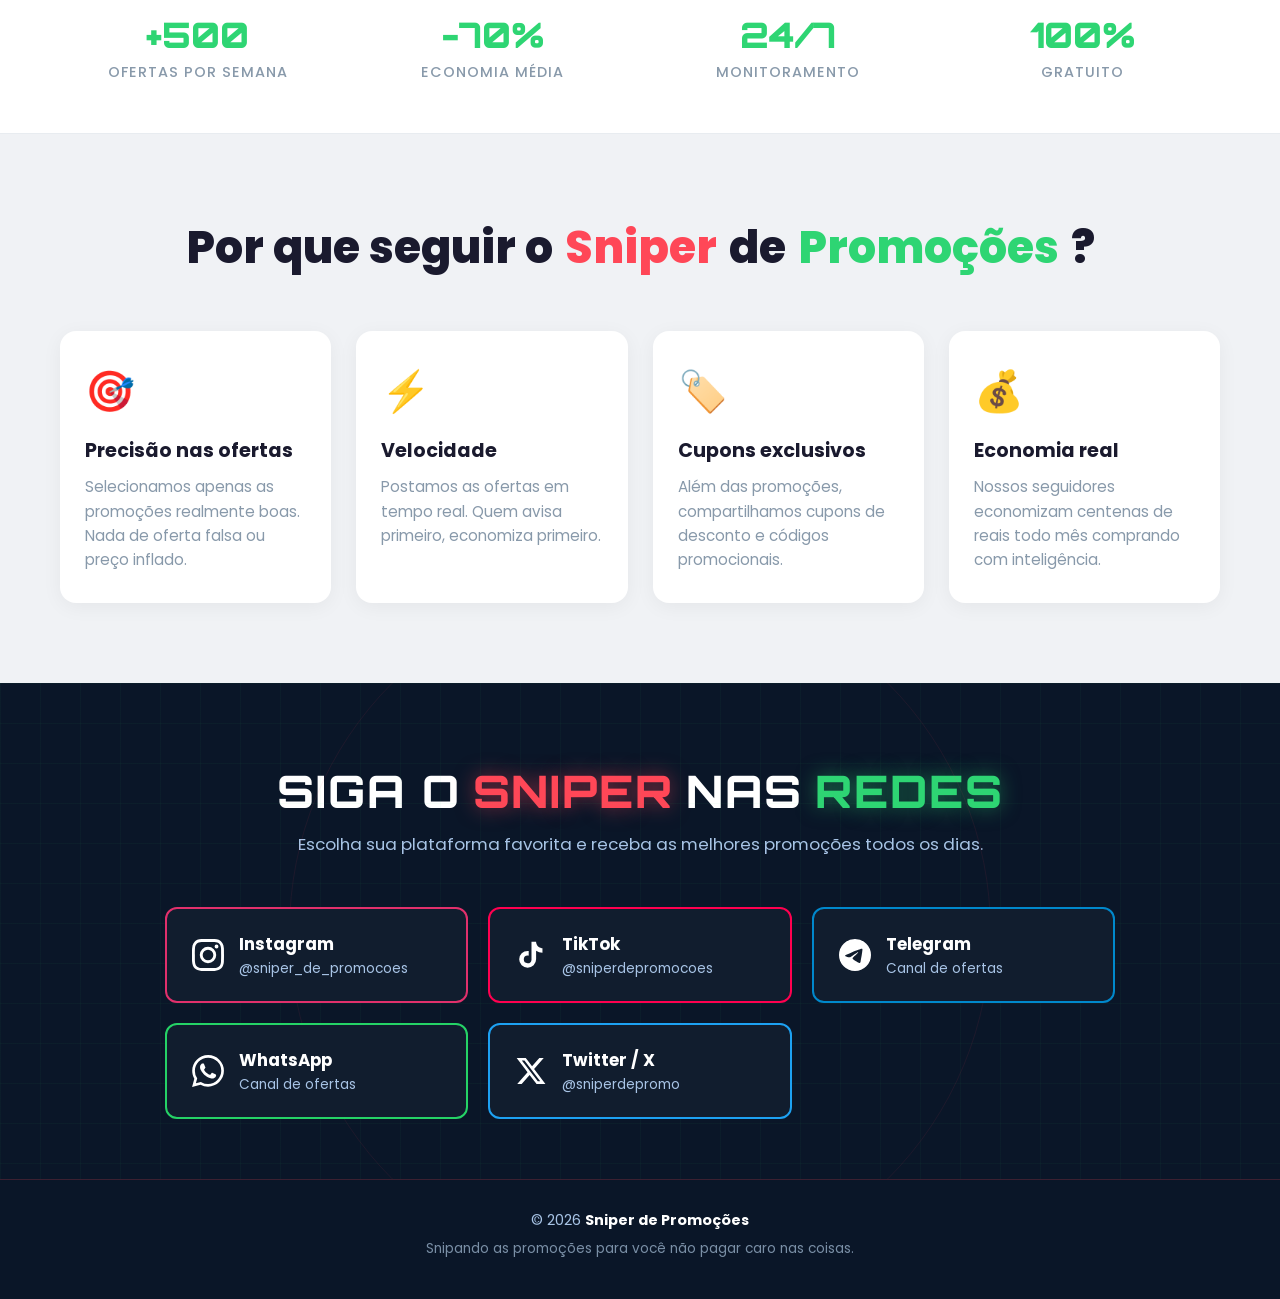
==== commit 73cb354b: "Update index.html" ====
--- a/index.html
+++ b/index.html
@@ -230,7 +230,7 @@
                     </svg>
                     <div class="social-info">
                         <span class="social-name">Telegram</span>
-                        <span class="social-handle">Canal oficial</span>
+                        <span class="social-handle">Canal de ofertas</span>
                     </div>
                 </a>
 
--- a/style.css
+++ b/style.css
@@ -1,154 +1,644 @@
-/* ==================== RESPONSIVO - TABLET ==================== */
+/* ==================== RESET & BASE ==================== */
+* {
+    margin: 0;
+    padding: 0;
+    box-sizing: border-box;
+}
+
+:root {
+    --azul-hero: #1e2d3d;
+    --azul-escuro: #0a1628;
+    --azul-card: #111d2e;
+    --verde: #2ed573;
+    --verde-hover: #26c265;
+    --vermelho: #ff4757;
+    --vermelho-hover: #ff3344;
+    --fundo-claro: #f0f2f5;
+    --texto-escuro: #1a1a2e;
+    --texto-claro: #ffffff;
+    --texto-muted: #8899aa;
+    --instagram: #e1306c;
+    --tiktok: #ff0050;
+    --telegram: #0088cc;
+    --whatsapp: #25d366;
+    --twitter: #1da1f2;
+}
+
+html {
+    scroll-behavior: smooth;
+}
+
+body {
+    font-family: 'Poppins', sans-serif;
+    background: var(--fundo-claro);
+    color: var(--texto-escuro);
+    overflow-x: hidden;
+}
+
+.container {
+    max-width: 1200px;
+    margin: 0 auto;
+    padding: 0 20px;
+}
+
+/* ==================== HEADER ==================== */
+header {
+    position: absolute;
+    top: 0;
+    left: 0;
+    right: 0;
+    padding: 25px 0;
+    z-index: 10;
+}
+
+.header-inner {
+    display: flex;
+    justify-content: space-between;
+    align-items: center;
+}
+
+.logo {
+    display: flex;
+    align-items: center;
+    gap: 10px;
+    font-family: 'Orbitron', sans-serif;
+    font-weight: 900;
+    font-size: 1.1rem;
+    letter-spacing: 1px;
+    color: white;
+}
+
+.logo-icon {
+    width: 36px;
+    height: 36px;
+    position: relative;
+}
+
+.logo-icon svg {
+    width: 100%;
+    height: 100%;
+}
+
+.nav-status {
+    display: flex;
+    align-items: center;
+    gap: 8px;
+    font-size: 0.85rem;
+    color: var(--verde);
+    font-weight: 600;
+}
+
+.status-dot {
+    width: 8px;
+    height: 8px;
+    background: var(--verde);
+    border-radius: 50%;
+    box-shadow: 0 0 10px var(--verde);
+    animation: pulse 2s infinite;
+}
+
+@keyframes pulse {
+    0%, 100% { opacity: 1; }
+    50% { opacity: 0.4; }
+}
+
+/* ==================== HERO ==================== */
+.hero {
+    background: var(--azul-hero);
+    min-height: 100vh;
+    display: flex;
+    align-items: center;
+    position: relative;
+    overflow: hidden;
+    padding: 100px 0 80px;
+}
+
+.hero::before {
+    content: '';
+    position: absolute;
+    top: -200px;
+    right: -200px;
+    width: 500px;
+    height: 500px;
+    background: rgba(255, 71, 87, 0.15);
+    border-radius: 50%;
+    pointer-events: none;
+}
+
+.hero::after {
+    content: '';
+    position: absolute;
+    bottom: -150px;
+    left: -150px;
+    width: 400px;
+    height: 400px;
+    background: rgba(46, 213, 115, 0.08);
+    border-radius: 50%;
+    pointer-events: none;
+}
+
+.hero-content {
+    position: relative;
+    z-index: 2;
+    max-width: 650px;
+}
+
+.badge {
+    display: inline-flex;
+    align-items: center;
+    gap: 8px;
+    background: var(--verde);
+    color: white;
+    padding: 10px 20px;
+    border-radius: 50px;
+    font-size: 0.9rem;
+    font-weight: 600;
+    margin-bottom: 25px;
+}
+
+.badge-icon {
+    width: 18px;
+    height: 18px;
+}
+
+.hero-title-wrapper {
+    display: flex;
+    align-items: center;
+    gap: 16px;
+    margin-bottom: 20px;
+}
+
+.hero-logo {
+    width: 70px;
+    height: 70px;
+    flex-shrink: 0;
+}
+
+.hero-logo svg {
+    width: 100%;
+    height: 100%;
+}
+
+h1 {
+    font-size: clamp(2.5rem, 6vw, 4.5rem);
+    font-weight: 900;
+    color: white;
+    line-height: 1.05;
+}
+
+.slogan {
+    font-size: clamp(1.1rem, 2.5vw, 1.4rem);
+    color: var(--verde);
+    font-weight: 600;
+    margin-bottom: 20px;
+    line-height: 1.4;
+}
+
+.hero-description {
+    font-size: 1.05rem;
+    color: #c8d6e5;
+    line-height: 1.7;
+    margin-bottom: 35px;
+    max-width: 520px;
+}
+
+.cta-group {
+    display: flex;
+    gap: 15px;
+    flex-wrap: wrap;
+}
+
+.btn-primary {
+    padding: 16px 32px;
+    background: #0088cc;
+    color: white;
+    font-weight: 700;
+    font-size: 1rem;
+    border: none;
+    border-radius: 50px;
+    cursor: pointer;
+    text-decoration: none;
+    display: inline-flex;
+    align-items: center;
+    gap: 10px;
+    transition: all 0.3s;
+    font-family: 'Poppins', sans-serif;
+}
+
+.btn-primary:hover {
+    background: #0077b5;
+    transform: translateY(-2px);
+    box-shadow: 0 10px 30px rgba(0, 136, 204, 0.4);
+}
+
+.btn-primary svg {
+    width: 20px;
+    height: 20px;
+}
+
+.btn-secondary {
+    padding: 16px 32px;
+    background: #2ed573;
+    color: white;
+    font-weight: 700;
+    font-size: 1rem;
+    border: none;
+    border-radius: 50px;
+    cursor: pointer;
+    text-decoration: none;
+    display: inline-flex;
+    align-items: center;
+    gap: 10px;
+    transition: all 0.3s;
+    font-family: 'Poppins', sans-serif;
+}
+
+.btn-secondary:hover {
+    background: #26c265;
+    transform: translateY(-2px);
+    box-shadow: 0 10px 30px rgba(46, 213, 115, 0.4);
+}
+
+.btn-secondary svg {
+    width: 20px;
+    height: 20px;
+}
+
+/* ==================== OFERTAS ==================== */
+.ofertas {
+    background: var(--fundo-claro);
+    padding: 80px 0;
+}
+
+.section-header {
+    text-align: center;
+    margin-bottom: 50px;
+}
+
+.section-title {
+    font-size: clamp(1.8rem, 4vw, 2.8rem);
+    font-weight: 800;
+    color: var(--texto-escuro);
+    margin-bottom: 12px;
+    display: flex;
+    align-items: center;
+    justify-content: center;
+    gap: 12px;
+}
+
+.section-title .fire {
+    font-size: 2.2rem;
+}
+
+.section-subtitle {
+    font-size: 1.05rem;
+    color: var(--texto-muted);
+}
+
+.ofertas-grid {
+    display: grid;
+    grid-template-columns: repeat(auto-fit, minmax(240px, 1fr));
+    gap: 25px;
+}
+
+.oferta-card {
+    background: white;
+    border-radius: 16px;
+    padding: 35px 25px;
+    text-align: center;
+    position: relative;
+    box-shadow: 0 4px 20px rgba(0, 0, 0, 0.06);
+    transition: all 0.3s;
+}
+
+.oferta-card:hover {
+    transform: translateY(-5px);
+    box-shadow: 0 10px 40px rgba(0, 0, 0, 0.12);
+}
+
+.oferta-badge {
+    position: absolute;
+    top: 15px;
+    right: 15px;
+    background: var(--vermelho);
+    color: white;
+    padding: 6px 14px;
+    border-radius: 50px;
+    font-size: 0.85rem;
+    font-weight: 700;
+}
+
+.oferta-icon {
+    font-size: 3.5rem;
+    margin-bottom: 15px;
+    display: block;
+}
+
+.oferta-card h3 {
+    font-size: 1.3rem;
+    font-weight: 700;
+    color: var(--texto-escuro);
+    margin-bottom: 10px;
+}
+
+.oferta-card p {
+    font-size: 0.95rem;
+    color: var(--texto-muted);
+    line-height: 1.5;
+    margin-bottom: 20px;
+}
+
+.btn-oferta {
+    display: inline-block;
+    padding: 12px 28px;
+    background: var(--verde);
+    color: white;
+    text-decoration: none;
+    border-radius: 50px;
+    font-weight: 600;
+    font-size: 0.95rem;
+    transition: all 0.3s;
+}
+
+.btn-oferta:hover {
+    background: var(--verde-hover);
+    transform: translateY(-2px);
+    box-shadow: 0 8px 20px rgba(46, 213, 115, 0.35);
+}
+
+/* ==================== STATS ==================== */
+.stats {
+    background: white;
+    padding: 50px 0;
+    border-top: 1px solid #e8ecf0;
+    border-bottom: 1px solid #e8ecf0;
+}
+
+.stats-grid {
+    display: grid;
+    grid-template-columns: repeat(auto-fit, minmax(180px, 1fr));
+    gap: 20px;
+    text-align: center;
+}
+
+.stat-number {
+    font-family: 'Orbitron', sans-serif;
+    font-size: 2.2rem;
+    font-weight: 900;
+    color: var(--verde);
+}
+
+.stat-label {
+    font-size: 0.9rem;
+    color: var(--texto-muted);
+    text-transform: uppercase;
+    letter-spacing: 1px;
+    margin-top: 5px;
+    font-weight: 500;
+}
+
+/* ==================== SOBRE ==================== */
+.sobre {
+    background: var(--fundo-claro);
+    padding: 80px 0;
+}
+
+.features {
+    display: grid;
+    grid-template-columns: repeat(auto-fit, minmax(250px, 1fr));
+    gap: 25px;
+    margin-top: 40px;
+}
+
+.feature {
+    background: white;
+    border-radius: 16px;
+    padding: 30px 25px;
+    text-align: left;
+    transition: all 0.3s;
+    box-shadow: 0 4px 20px rgba(0, 0, 0, 0.05);
+}
+
+.feature:hover {
+    transform: translateY(-5px);
+    box-shadow: 0 10px 30px rgba(0, 0, 0, 0.1);
+}
+
+.feature-icon {
+    font-size: 2.5rem;
+    margin-bottom: 15px;
+}
+
+.feature h3 {
+    color: var(--texto-escuro);
+    font-size: 1.2rem;
+    margin-bottom: 10px;
+    font-weight: 700;
+}
+
+.feature p {
+    color: var(--texto-muted);
+    font-size: 0.95rem;
+    line-height: 1.6;
+}
+
+/* ==================== REDES SOCIAIS ==================== */
+.redes {
+    background: var(--azul-escuro);
+    padding: 80px 0 60px;
+    position: relative;
+    overflow: hidden;
+}
+
+.redes::before {
+    content: '';
+    position: absolute;
+    top: 0;
+    left: 0;
+    width: 100%;
+    height: 100%;
+    background-image:
+        linear-gradient(rgba(46, 213, 115, 0.04) 1px, transparent 1px),
+        linear-gradient(90deg, rgba(46, 213, 115, 0.04) 1px, transparent 1px);
+    background-size: 40px 40px;
+    pointer-events: none;
+}
+
+.redes::after {
+    content: '';
+    position: absolute;
+    top: 50%;
+    left: 50%;
+    transform: translate(-50%, -50%);
+    width: 700px;
+    height: 700px;
+    border: 1px solid rgba(255, 71, 87, 0.08);
+    border-radius: 50%;
+    pointer-events: none;
+}
+
+.redes .section-title {
+    color: white;
+    font-family: 'Orbitron', sans-serif;
+    text-transform: uppercase;
+    letter-spacing: 2px;
+}
+
+.redes .section-title .red {
+    color: var(--vermelho);
+    text-shadow: 0 0 20px rgba(255, 71, 87, 0.5);
+}
+
+.redes .section-title .green {
+    color: var(--verde);
+    text-shadow: 0 0 20px rgba(46, 213, 115, 0.5);
+}
+
+.redes .section-subtitle {
+    color: #a8c4e6;
+}
+
+.social-grid {
+    display: grid;
+    grid-template-columns: repeat(auto-fit, minmax(280px, 1fr));
+    gap: 20px;
+    max-width: 950px;
+    margin: 40px auto 0;
+    position: relative;
+    z-index: 2;
+}
+
+.social-btn {
+    display: flex;
+    align-items: center;
+    gap: 15px;
+    padding: 22px 25px;
+    background: var(--azul-card);
+    border: 2px solid;
+    border-radius: 12px;
+    text-decoration: none;
+    color: white;
+    transition: all 0.3s;
+    position: relative;
+    overflow: hidden;
+}
+
+.social-btn::before {
+    content: '';
+    position: absolute;
+    top: 0;
+    left: -100%;
+    width: 100%;
+    height: 100%;
+    background: linear-gradient(90deg, transparent, rgba(255, 255, 255, 0.05), transparent);
+    transition: left 0.5s;
+}
+
+.social-btn:hover::before {
+    left: 100%;
+}
+
+.social-btn.instagram { border-color: var(--instagram); }
+.social-btn.instagram:hover { background: var(--instagram); box-shadow: 0 0 30px rgba(225, 48, 108, 0.5); }
+
+.social-btn.tiktok { border-color: var(--tiktok); }
+.social-btn.tiktok:hover { background: var(--tiktok); box-shadow: 0 0 30px rgba(255, 0, 80, 0.5); }
+
+.social-btn.telegram { border-color: var(--telegram); }
+.social-btn.telegram:hover { background: var(--telegram); box-shadow: 0 0 30px rgba(0, 136, 204, 0.5); }
+
+.social-btn.whatsapp { border-color: var(--whatsapp); }
+.social-btn.whatsapp:hover { background: var(--whatsapp); box-shadow: 0 0 30px rgba(37, 211, 102, 0.5); }
+
+.social-btn.twitter { border-color: var(--twitter); }
+.social-btn.twitter:hover { background: var(--twitter); box-shadow: 0 0 30px rgba(29, 161, 242, 0.5); }
+
+.social-logo {
+    width: 32px;
+    height: 32px;
+    flex-shrink: 0;
+}
+
+.social-info {
+    display: flex;
+    flex-direction: column;
+}
+
+.social-name {
+    font-weight: 700;
+    font-size: 1.05rem;
+}
+
+.social-handle {
+    font-size: 0.85rem;
+    color: #a8c4e6;
+    font-weight: 400;
+    margin-top: 2px;
+}
+
+.social-btn:hover .social-handle {
+    color: rgba(255, 255, 255, 0.85);
+}
+
+/* ==================== FOOTER ==================== */
+footer {
+    background: var(--azul-escuro);
+    text-align: center;
+    padding: 30px 20px 40px;
+    border-top: 1px solid rgba(255, 71, 87, 0.2);
+    color: #a8c4e6;
+    font-size: 0.9rem;
+    position: relative;
+    z-index: 2;
+}
+
+footer strong {
+    color: white;
+}
+
+footer p:last-child {
+    margin-top: 8px;
+    font-size: 0.85rem;
+    color: #7a8fa6;
+}
+
+/* ==================== RESPONSIVO ==================== */
+
+/* -- Tablets (até 1024px) -- */
+@media (max-width: 1024px) {
+    .hero::before {
+        width: 350px;
+        height: 350px;
+        top: -120px;
+        right: -120px;
+    }
+
+    .hero::after {
+        width: 280px;
+        height: 280px;
+        bottom: -100px;
+        left: -100px;
+    }
+
+    .hero-content {
+        max-width: 500px;
+    }
+
+    .redes::after {
+        width: 500px;
+        height: 500px;
+    }
+}
+
+/* -- Celulares grandes / Tablets pequenos (até 768px) -- */
 @media (max-width: 768px) {
-    .container {
-        padding: 0 15px;
-    }
-
-    /* Header */
     header {
-        padding: 15px 0;
-    }
-
-    .logo {
-        font-size: 0.9rem;
-    }
-
-    .logo-icon {
-        width: 30px;
-        height: 30px;
-    }
-
-    /* Hero */
-    .hero {
-        padding: 80px 0 50px;
-        min-height: auto;
-    }
-
-    .hero-title-wrapper {
-        gap: 12px;
-    }
-
-    .hero-logo {
-        width: 55px;
-        height: 55px;
-    }
-
-    h1 {
-        font-size: 2.2rem;
-    }
-
-    .slogan {
-        font-size: 1rem;
-    }
-
-    .hero-description {
-        font-size: 0.95rem;
-    }
-
-    /* Ofertas */
-    .ofertas {
-        padding: 60px 0;
-    }
-
-    .section-title {
-        font-size: 1.6rem;
-    }
-
-    .ofertas-grid {
-        grid-template-columns: repeat(2, 1fr);
-        gap: 15px;
-    }
-
-    .oferta-card {
-        padding: 25px 15px;
-    }
-
-    .oferta-icon {
-        font-size: 2.8rem;
-    }
-
-    .oferta-card h3 {
-        font-size: 1.1rem;
-    }
-
-    .oferta-card p {
-        font-size: 0.85rem;
-    }
-
-    /* Stats */
-    .stats {
-        padding: 40px 0;
-    }
-
-    .stats-grid {
-        grid-template-columns: repeat(2, 1fr);
-        gap: 25px;
-    }
-
-    .stat-number {
-        font-size: 1.8rem;
-    }
-
-    /* Features */
-    .sobre {
-        padding: 60px 0;
-    }
-
-    .features {
-        grid-template-columns: repeat(2, 1fr);
-        gap: 15px;
-    }
-
-    .feature {
-        padding: 20px;
-    }
-
-    /* Redes Sociais */
-    .redes {
-        padding: 60px 0 40px;
-    }
-
-    .social-grid {
-        grid-template-columns: repeat(2, 1fr);
-        gap: 15px;
-    }
-
-    .social-btn {
-        padding: 18px 15px;
-    }
-
-    .social-logo {
-        width: 28px;
-        height: 28px;
-    }
-
-    .social-name {
-        font-size: 0.95rem;
-    }
-
-    .social-handle {
-        font-size: 0.75rem;
-    }
-}
-
-/* ==================== RESPONSIVO - MOBILE ==================== */
-@media (max-width: 480px) {
-    .container {
-        padding: 0 12px;
-    }
-
-    /* Header */
-    header {
-        padding: 12px 0;
-    }
-
-    .header-inner {
-        flex-direction: column;
-        gap: 10px;
+        padding: 18px 0;
     }
 
     .logo {
         font-size: 0.85rem;
+        gap: 6px;
     }
 
     .logo-icon {
@@ -160,19 +650,24 @@
         font-size: 0.75rem;
     }
 
-    /* Hero */
     .hero {
-        padding: 70px 0 40px;
-    }
-
-    .badge {
-        padding: 8px 16px;
-        font-size: 0.8rem;
+        padding: 100px 0 50px;
+        min-height: auto;
+    }
+
+    .hero::before {
+        width: 250px;
+        height: 250px;
+        top: -80px;
+        right: -80px;
+    }
+
+    .hero::after {
+        width: 200px;
+        height: 200px;
     }
 
     .hero-title-wrapper {
-        flex-direction: column;
-        text-align: center;
         gap: 10px;
     }
 
@@ -181,24 +676,125 @@
         height: 50px;
     }
 
-    h1 {
-        font-size: 1.8rem;
-        line-height: 1.1;
-    }
-
-    .slogan {
-        font-size: 0.9rem;
-        text-align: center;
+    .badge {
+        font-size: 0.8rem;
+        padding: 8px 16px;
+    }
+
+    .hero-description {
+        font-size: 0.95rem;
+        max-width: 100%;
+    }
+
+    .ofertas {
+        padding: 50px 0;
+    }
+
+    .ofertas-grid {
+        grid-template-columns: repeat(auto-fit, minmax(200px, 1fr));
+        gap: 18px;
+    }
+
+    .sobre {
+        padding: 50px 0;
+    }
+
+    .features {
+        grid-template-columns: repeat(auto-fit, minmax(220px, 1fr));
+        gap: 18px;
+    }
+
+    .redes {
+        padding: 50px 0 40px;
+    }
+
+    .redes::after {
+        width: 350px;
+        height: 350px;
+    }
+
+    .redes::before {
+        background-size: 25px 25px;
+    }
+
+    .social-grid {
+        grid-template-columns: 1fr;
+        max-width: 450px;
+    }
+}
+
+/* -- Celulares (até 480px) -- */
+@media (max-width: 480px) {
+    .container {
+        padding: 0 15px;
+    }
+
+    header {
+        padding: 15px 0;
+    }
+
+    .logo {
+        font-size: 0.75rem;
+        gap: 5px;
+    }
+
+    .logo-icon {
+        width: 24px;
+        height: 24px;
+    }
+
+    .nav-status {
+        font-size: 0.7rem;
+        gap: 5px;
+    }
+
+    .status-dot {
+        width: 6px;
+        height: 6px;
+    }
+
+    .hero {
+        padding: 90px 0 40px;
+    }
+
+    .hero::before {
+        width: 180px;
+        height: 180px;
+        top: -60px;
+        right: -60px;
+    }
+
+    .hero::after {
+        width: 140px;
+        height: 140px;
+    }
+
+    .hero-content {
+        max-width: 100%;
+    }
+
+    .hero-title-wrapper {
+        gap: 8px;
+    }
+
+    .hero-logo {
+        width: 42px;
+        height: 42px;
+    }
+
+    .badge {
+        font-size: 0.75rem;
+        padding: 7px 14px;
+        margin-bottom: 18px;
     }
 
     .hero-description {
         font-size: 0.9rem;
-        text-align: center;
+        margin-bottom: 25px;
     }
 
     .cta-group {
         flex-direction: column;
-        gap: 12px;
     }
 
     .btn-primary,
@@ -209,138 +805,84 @@
         font-size: 0.95rem;
     }
 
-    /* Ofertas */
-    .ofertas {
-        padding: 50px 0;
-    }
-
-    .section-header {
-        margin-bottom: 30px;
-    }
-
-    .section-title {
-        font-size: 1.4rem;
-    }
-
-    .section-title .fire {
-        font-size: 1.8rem;
-    }
-
-    .section-subtitle {
-        font-size: 0.9rem;
-    }
-
     .ofertas-grid {
         grid-template-columns: 1fr;
-        gap: 12px;
+        gap: 15px;
     }
 
     .oferta-card {
-        padding: 20px 15px;
-    }
-
-    .oferta-badge {
-        top: 10px;
-        right: 10px;
-        padding: 5px 10px;
-        font-size: 0.75rem;
-    }
-
-    .oferta-icon {
-        font-size: 2.5rem;
-        margin-bottom: 12px;
-    }
-
-    .oferta-card h3 {
-        font-size: 1rem;
-    }
-
-    .oferta-card p {
-        font-size: 0.8rem;
-        margin-bottom: 15px;
-    }
-
-    .btn-oferta {
-        padding: 10px 24px;
-        font-size: 0.9rem;
-    }
-
-    /* Stats */
+        padding: 28px 20px;
+    }
+
+    .section-header {
+        margin-bottom: 35px;
+    }
+
+    .section-title {
+        flex-wrap: wrap;
+        gap: 8px;
+    }
+
     .stats {
         padding: 30px 0;
     }
 
     .stats-grid {
         grid-template-columns: repeat(2, 1fr);
-        gap: 20px;
+        gap: 15px;
     }
 
     .stat-number {
-        font-size: 1.5rem;
+        font-size: 1.6rem;
     }
 
     .stat-label {
         font-size: 0.75rem;
     }
 
-    /* Features */
-    .sobre {
-        padding: 50px 0;
-    }
-
     .features {
         grid-template-columns: 1fr;
+        gap: 15px;
+    }
+
+    .feature {
+        padding: 25px 20px;
+    }
+
+    .redes {
+        padding: 40px 0 30px;
+    }
+
+    .redes::after {
+        width: 250px;
+        height: 250px;
+    }
+
+    .redes::before {
+        background-size: 18px 18px;
+    }
+
+    .social-grid {
         gap: 12px;
     }
 
-    .feature {
-        padding: 18px;
-    }
-
-    .feature-icon {
-        font-size: 2rem;
-    }
-
-    .feature h3 {
-        font-size: 1.05rem;
-    }
-
-    .feature p {
-        font-size: 0.85rem;
-    }
-
-    /* Redes Sociais */
-    .redes {
-        padding: 50px 0 30px;
-    }
-
-    .redes .section-title {
-        font-size: 1.3rem;
-    }
-
-    .social-grid {
-        grid-template-columns: 1fr;
-        gap: 12px;
-    }
-
     .social-btn {
-        padding: 15px 12px;
+        padding: 16px 18px;
     }
 
     .social-logo {
-        width: 24px;
-        height: 24px;
+        width: 26px;
+        height: 26px;
     }
 
     .social-name {
-        font-size: 0.9rem;
+        font-size: 0.95rem;
     }
 
     .social-handle {
-        font-size: 0.7rem;
-    }
-
-    /* Footer */
+        font-size: 0.78rem;
+    }
+
     footer {
         padding: 20px 15px 30px;
         font-size: 0.8rem;
@@ -350,51 +892,3 @@
         font-size: 0.75rem;
     }
 }
-
-/* ==================== RESPONSIVO - MOBILE PEQUENO ==================== */
-@media (max-width: 360px) {
-    h1 {
-        font-size: 1.6rem;
-    }
-
-    .hero-logo {
-        width: 45px;
-        height: 45px;
-    }
-
-    .oferta-card {
-        padding: 18px 12px;
-    }
-
-    .oferta-icon {
-        font-size: 2.2rem;
-    }
-
-    .social-btn {
-        padding: 12px 10px;
-    }
-}
-
-/* ==================== RESPONSIVO - DESKTOP GRANDE ==================== */
-@media (min-width: 1400px) {
-    .container {
-        max-width: 1300px;
-    }
-
-    h1 {
-        font-size: 5rem;
-    }
-
-    .hero-logo {
-        width: 80px;
-        height: 80px;
-    }
-
-    .ofertas-grid {
-        grid-template-columns: repeat(4, 1fr);
-    }
-
-    .social-grid {
-        grid-template-columns: repeat(3, 1fr);
-    }
-}
